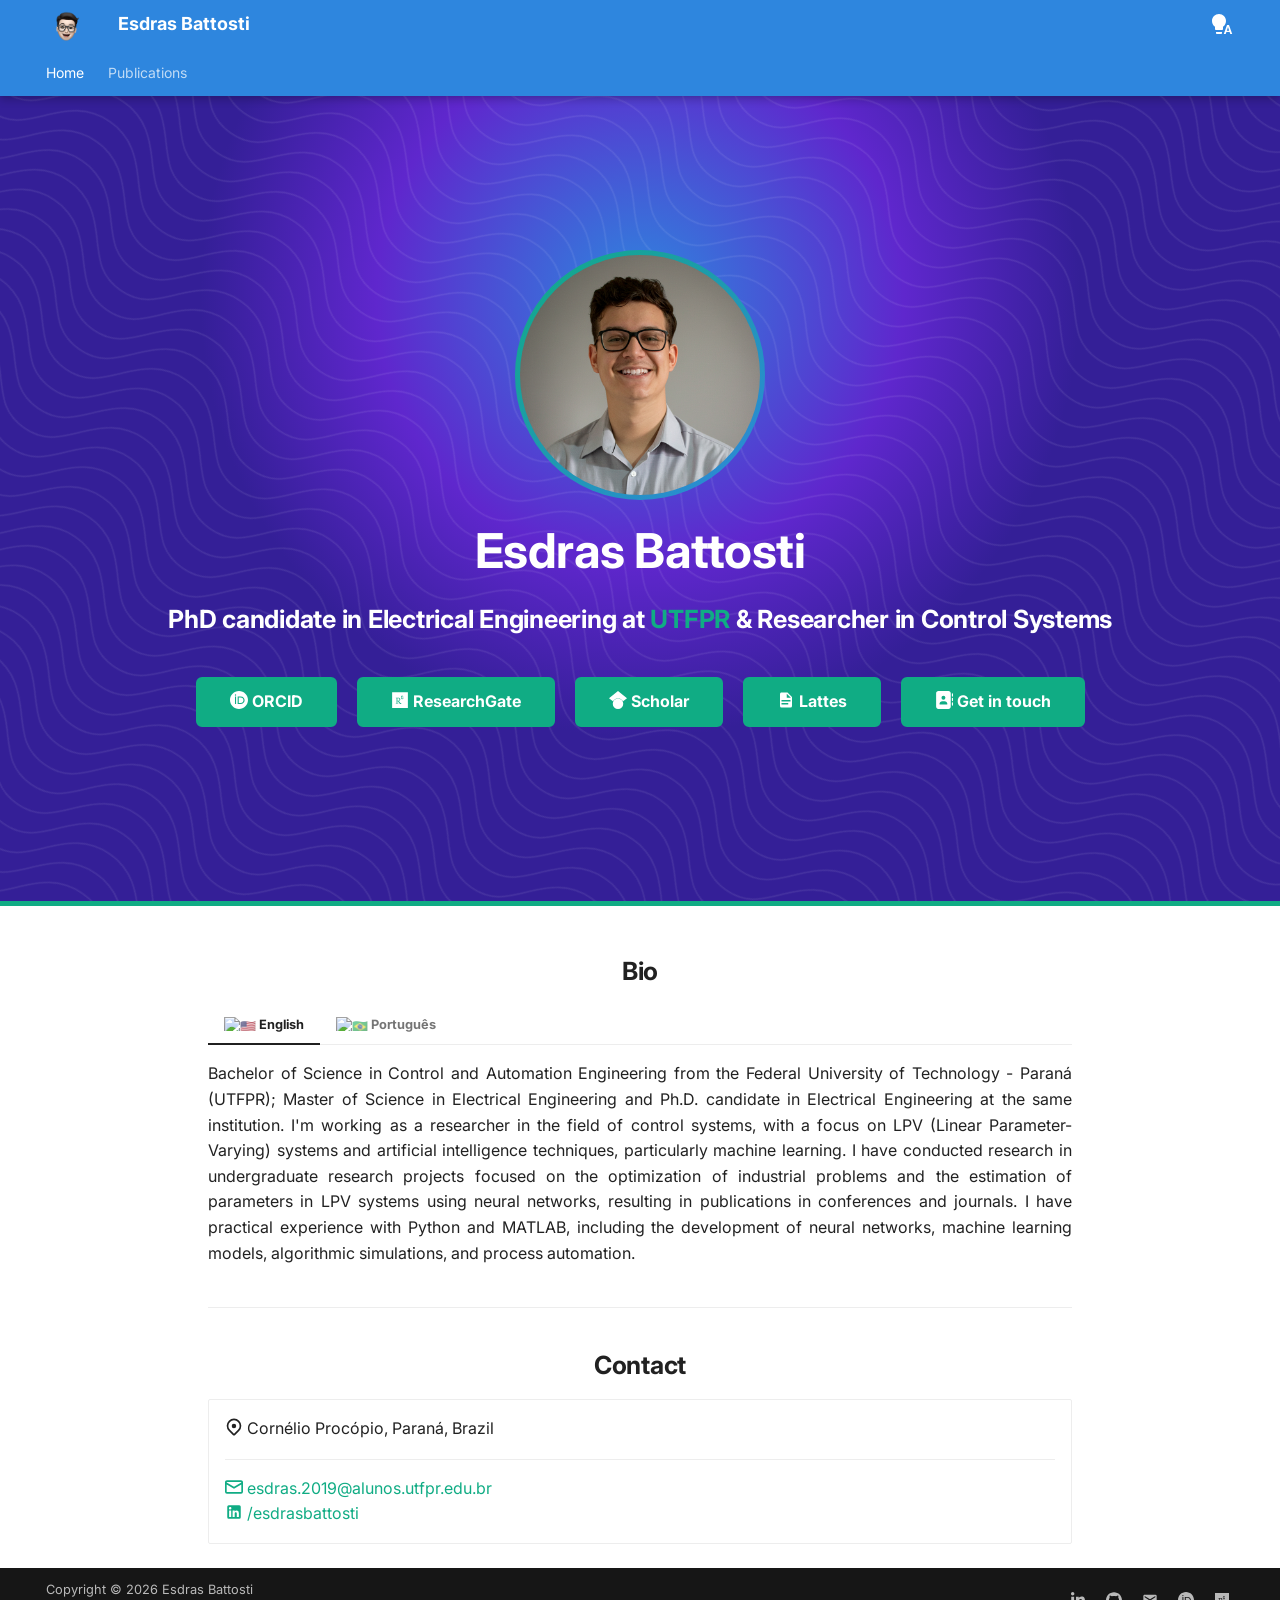
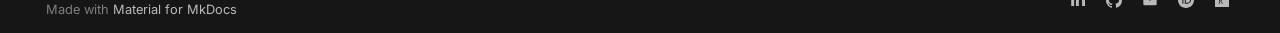
==== index.html @ 5c672ace "Deployed e067bb8 with MkDocs version: 1.6.1" ====
<!doctype html>
<html lang="en" class="no-js">
  <head>
    
      <meta charset="utf-8">
      <meta name="viewport" content="width=device-width,initial-scale=1">
      
        <meta name="description" content="PhD candidate in Electrical Engineering at UTFPR & Researcher in Control Systems">
      
      
        <meta name="author" content="Esdras Battosti">
      
      
      
      
        <link rel="next" href="publications/">
      
      
        
      
      
      <link rel="icon" href="assets/icon.png">
      <meta name="generator" content="mkdocs-1.6.1, mkdocs-material-9.7.6">
    
    
      
        <title>Esdras Battosti</title>
      
    
    
  
      <link rel="stylesheet" href="assets/stylesheets/main.484c7ddc.min.css">
      
        
        <link rel="stylesheet" href="assets/stylesheets/palette.ab4e12ef.min.css">
      
      


    
  
    <style>
      .md-content__inner {
        padding-top: 0;
      }
      
      .md-main__inner {
        margin-top: 0 !important;
      }
    </style>
  

    
      
    
    
      
        
        
        <link rel="preconnect" href="https://fonts.gstatic.com" crossorigin>
        <link rel="stylesheet" href="https://fonts.googleapis.com/css?family=Inter:300,300i,400,400i,700,700i%7CJetBrains+Mono:400,400i,700,700i&display=fallback">
        <style>:root{--md-text-font:"Inter";--md-code-font:"JetBrains Mono"}</style>
      
    
    
      <link rel="stylesheet" href="css/extra.css">
    
    <script>__md_scope=new URL(".",location),__md_hash=e=>[...e].reduce(((e,_)=>(e<<5)-e+_.charCodeAt(0)),0),__md_get=(e,_=localStorage,t=__md_scope)=>JSON.parse(_.getItem(t.pathname+"."+e)),__md_set=(e,_,t=localStorage,a=__md_scope)=>{try{t.setItem(a.pathname+"."+e,JSON.stringify(_))}catch(e){}}</script>
    
      

    
    
  </head>
  
  
    
    
      
    
    
    
    
    <body dir="ltr" data-md-color-scheme="default" data-md-color-primary="indigo" data-md-color-accent="indigo">
  
    
    <input class="md-toggle" data-md-toggle="drawer" type="checkbox" id="__drawer" autocomplete="off">
    <input class="md-toggle" data-md-toggle="search" type="checkbox" id="__search" autocomplete="off">
    <label class="md-overlay" for="__drawer"></label>
    <div data-md-component="skip">
      
    </div>
    <div data-md-component="announce">
      
    </div>
    
    
      

  

<header class="md-header md-header--shadow md-header--lifted" data-md-component="header">
  <nav class="md-header__inner md-grid" aria-label="Header">
    <a href="." title="Esdras Battosti" class="md-header__button md-logo" aria-label="Esdras Battosti" data-md-component="logo">
      
  <img src="assets/icon.png" alt="logo">

    </a>
    <label class="md-header__button md-icon" for="__drawer">
      
      <svg xmlns="http://www.w3.org/2000/svg" viewBox="0 0 24 24"><path d="M3 6h18v2H3zm0 5h18v2H3zm0 5h18v2H3z"/></svg>
    </label>
    <div class="md-header__title" data-md-component="header-title">
      <div class="md-header__ellipsis">
        <div class="md-header__topic">
          <span class="md-ellipsis">
            Esdras Battosti
          </span>
        </div>
        <div class="md-header__topic" data-md-component="header-topic">
          <span class="md-ellipsis">
            
              Home
            
          </span>
        </div>
      </div>
    </div>
    
      
        <form class="md-header__option" data-md-component="palette">
  
    
    
    
    <input class="md-option" data-md-color-media="(prefers-color-scheme)" data-md-color-scheme="default" data-md-color-primary="indigo" data-md-color-accent="indigo"  aria-label="Switch to dark mode"  type="radio" name="__palette" id="__palette_0">
    
      <label class="md-header__button md-icon" title="Switch to dark mode" for="__palette_1" hidden>
        <svg xmlns="http://www.w3.org/2000/svg" viewBox="0 0 24 24"><path d="M9 2C5.13 2 2 5.13 2 9c0 2.38 1.19 4.47 3 5.74V17c0 .55.45 1 1 1h6c.55 0 1-.45 1-1v-2.26c1.81-1.27 3-3.36 3-5.74 0-3.87-3.13-7-7-7M6 21c0 .55.45 1 1 1h4c.55 0 1-.45 1-1v-1H6zm13-8h-2l-3.2 9h1.9l.7-2h3.2l.7 2h1.9zm-2.15 5.65L18 15l1.15 3.65z"/></svg>
      </label>
    
  
    
    
    
    <input class="md-option" data-md-color-media="(prefers-color-scheme: dark)" data-md-color-scheme="slate" data-md-color-primary="custom" data-md-color-accent="custom"  aria-label="Switch to light mode"  type="radio" name="__palette" id="__palette_1">
    
      <label class="md-header__button md-icon" title="Switch to light mode" for="__palette_2" hidden>
        <svg xmlns="http://www.w3.org/2000/svg" viewBox="0 0 24 24"><path d="M12 2a7 7 0 0 1 7 7c0 2.38-1.19 4.47-3 5.74V17a1 1 0 0 1-1 1H9a1 1 0 0 1-1-1v-2.26C6.19 13.47 5 11.38 5 9a7 7 0 0 1 7-7M9 21v-1h6v1a1 1 0 0 1-1 1h-4a1 1 0 0 1-1-1m3-17a5 5 0 0 0-5 5c0 2.05 1.23 3.81 3 4.58V16h4v-2.42c1.77-.77 3-2.53 3-4.58a5 5 0 0 0-5-5"/></svg>
      </label>
    
  
    
    
    
    <input class="md-option" data-md-color-media="(prefers-color-scheme: light)" data-md-color-scheme="default" data-md-color-primary="custom" data-md-color-accent="custom"  aria-label="Switch to system preference"  type="radio" name="__palette" id="__palette_2">
    
      <label class="md-header__button md-icon" title="Switch to system preference" for="__palette_0" hidden>
        <svg xmlns="http://www.w3.org/2000/svg" viewBox="0 0 24 24"><path d="M12 6a6 6 0 0 1 6 6c0 2.22-1.21 4.16-3 5.2V19a1 1 0 0 1-1 1h-4a1 1 0 0 1-1-1v-1.8c-1.79-1.04-3-2.98-3-5.2a6 6 0 0 1 6-6m2 15v1a1 1 0 0 1-1 1h-2a1 1 0 0 1-1-1v-1zm6-10h3v2h-3zM1 11h3v2H1zM13 1v3h-2V1zM4.92 3.5l2.13 2.14-1.42 1.41L3.5 4.93zm12.03 2.13 2.12-2.13 1.43 1.43-2.13 2.12z"/></svg>
      </label>
    
  
</form>
      
    
    
      <script>var palette=__md_get("__palette");if(palette&&palette.color){if("(prefers-color-scheme)"===palette.color.media){var media=matchMedia("(prefers-color-scheme: light)"),input=document.querySelector(media.matches?"[data-md-color-media='(prefers-color-scheme: light)']":"[data-md-color-media='(prefers-color-scheme: dark)']");palette.color.media=input.getAttribute("data-md-color-media"),palette.color.scheme=input.getAttribute("data-md-color-scheme"),palette.color.primary=input.getAttribute("data-md-color-primary"),palette.color.accent=input.getAttribute("data-md-color-accent")}for(var[key,value]of Object.entries(palette.color))document.body.setAttribute("data-md-color-"+key,value)}</script>
    
    
    
      
      
    
    
  </nav>
  
    
      
<nav class="md-tabs" aria-label="Tabs" data-md-component="tabs">
  <div class="md-grid">
    <ul class="md-tabs__list">
      
        
  
  
  
    
  
  
    <li class="md-tabs__item md-tabs__item--active">
      <a href="." class="md-tabs__link">
        
  
  
    
  
  Home

      </a>
    </li>
  

      
        
  
  
  
  
    <li class="md-tabs__item">
      <a href="publications/" class="md-tabs__link">
        
  
  
    
  
  Publications

      </a>
    </li>
  

      
    </ul>
  </div>
</nav>
    
  
</header>
    
    <div class="md-container" data-md-component="container">
      
      
        
      
      <main class="md-main" data-md-component="main">
        <div class="md-main__inner md-grid">
          
            
              
                
              
              <div class="md-sidebar md-sidebar--primary" data-md-component="sidebar" data-md-type="navigation" hidden>
                <div class="md-sidebar__scrollwrap">
                  <div class="md-sidebar__inner">
                    


  


  

<nav class="md-nav md-nav--primary md-nav--lifted md-nav--integrated" aria-label="Navigation" data-md-level="0">
  <label class="md-nav__title" for="__drawer">
    <a href="." title="Esdras Battosti" class="md-nav__button md-logo" aria-label="Esdras Battosti" data-md-component="logo">
      
  <img src="assets/icon.png" alt="logo">

    </a>
    Esdras Battosti
  </label>
  
  <ul class="md-nav__list" data-md-scrollfix>
    
      
      
  
  
    
  
  
  
    <li class="md-nav__item md-nav__item--active">
      
      <input class="md-nav__toggle md-toggle" type="checkbox" id="__toc">
      
      
      
      <a href="." class="md-nav__link md-nav__link--active">
        
  
  
  <span class="md-ellipsis">
    
  
    Home
  

    
  </span>
  
  

      </a>
      
    </li>
  

    
      
      
  
  
  
  
    <li class="md-nav__item">
      <a href="publications/" class="md-nav__link">
        
  
  
  <span class="md-ellipsis">
    
  
    Publications
  

    
  </span>
  
  

      </a>
    </li>
  

    
  </ul>
</nav>
                  </div>
                </div>
              </div>
            
            
          
          
            <div class="md-content" data-md-component="content">
              
              <article class="md-content__inner md-typeset">
                
                  
  




<div id="main-content">
  <img class="photo" alt="Photography of Esdras Battosti" src="assets/photo.jpg">

  <h1 id="name" align="center"><strong>Esdras Battosti</strong></h1>

  <h2 align="center">
    <strong>
    PhD candidate in Electrical Engineering at <a href="https://utfpr.edu.br">UTFPR</a>
    & Researcher in Control Systems
    </strong>
  </h2>

  <div id="home-button">
    <a class="md-button md-button--primary" href="https://orcid.org/0000-0002-9288-6376">
      <span class="twemoji">
        <svg xmlns="http://www.w3.org/2000/svg" viewBox="0 0 24 24">
          <path
            d="M12 0C5.372 0 0 5.372 0 12s5.372 12 12 12 12-5.372 12-12S18.628 0 12 0M7.369 4.378c.525 0 .947.431.947.947s-.422.947-.947.947a.95.95 0 0 1-.947-.947c0-.525.422-.947.947-.947m-.722 3.038h1.444v10.041H6.647zm3.562 0h3.9c3.712 0 5.344 2.653 5.344 5.025 0 2.578-2.016 5.025-5.325 5.025h-3.919zm1.444 1.303v7.444h2.297c3.272 0 4.022-2.484 4.022-3.722 0-2.016-1.284-3.722-4.097-3.722z">
          </path>
        </svg>
      </span>
      ORCID
    </a>
    <a class="md-button md-button--primary" href="https://www.researchgate.net/profile/Esdras-Battosti-Da-Silva">
      <span class="twemoji">
        <svg xmlns="http://www.w3.org/2000/svg" viewBox="0 0 448 512">
          <!--!Font Awesome Free v7.2.0 by @fontawesome - https://fontawesome.com License - https://fontawesome.com/license/free Copyright 2026 Fonticons, Inc.-->
          <path d="M0 32l0 448 448 0 0-448-448 0zM262.2 366.4c-6.6 3-33.2 6-50-14.2-9.2-10.6-25.3-33.3-42.2-63.6-8.9 0-14.7 0-21.4-.6l0 46.4c0 23.5 6 21.2 25.8 23.9l0 8.1c-6.9-.3-23.1-.8-35.6-.8-13.1 0-26.1 .6-33.6 .8l0-8.1c15.5-2.9 22-1.3 22-23.9l0-109.4c0-22.6-6.4-21-22-23.9l0-8.1c25.8 1 53.1-.6 70.9-.6 31.7 0 55.9 14.4 55.9 45.6 0 21.1-16.7 42.2-39.2 47.5 13.6 24.2 30 45.6 42.2 58.9 7.2 7.8 17.2 14.7 27.2 14.7l0 7.3zm22.9-135c-23.3 0-32.2-15.7-32.2-32.2l0-32.2c0-12.2 8.8-30.4 34-30.4s30.4 17.9 30.4 17.9l-10.7 7.2s-5.5-12.5-19.7-12.5c-7.9 0-19.7 7.3-19.7 19.7l0 26.8c0 13.4 6.6 23.3 17.9 23.3 14.1 0 21.5-10.9 21.5-26.8l-17.9 0 0-10.7 30.4 0c0 20.5 4.7 49.9-34 49.9zM168.6 276.1c-9.4 0-13.6-.3-20-.8l0-69.7c6.4-.6 15-.6 22.5-.6 23.3 0 37.2 12.2 37.2 34.5 0 21.9-15 36.6-39.7 36.6z"/>
        </svg>
      </span>
      ResearchGate
    </a>
    <a class="md-button md-button--primary" href="https://scholar.google.com/citations?user=V2izweEAAAAJ&hl=en">
      <span class="twemoji">
        <svg role="img" viewBox="0 0 24 24" xmlns="http://www.w3.org/2000/svg"><title>Google Scholar</title><path d="M5.242 13.769L0 9.5 12 0l12 9.5-5.242 4.269C17.548 11.249 14.978 9.5 12 9.5c-2.977 0-5.548 1.748-6.758 4.269zM12 10a7 7 0 1 0 0 14 7 7 0 0 0 0-14z"/>
        </svg>
      </span>
      Scholar
    </a>
    <a class="md-button md-button--primary" href="https://lattes.cnpq.br/5361064829624642">
      <span class="twemoji">
        <svg xmlns="http://www.w3.org/2000/svg" viewBox="0 0 24 24">
          <path
            d="M13 9h5.5L13 3.5zM6 2h8l6 6v12a2 2 0 0 1-2 2H6a2 2 0 0 1-2-2V4c0-1.11.89-2 2-2m9 16v-2H6v2zm3-4v-2H6v2z">
          </path>
        </svg>
      </span>
      Lattes
    </a>
    <a class="md-button md-button--primary" href="#contact">
      <span class="twemoji">
        <svg xmlns="http://www.w3.org/2000/svg" viewBox="0 0 512 512">
          <!--! Font Awesome Free 7.0.0 by @fontawesome - https://fontawesome.com License - https://fontawesome.com/license/free (Icons: CC BY 4.0, Fonts: SIL OFL 1.1, Code: MIT License) Copyright 2025 Fonticons, Inc.-->
          <path
            d="M96 0C60.7 0 32 28.7 32 64v384c0 35.3 28.7 64 64 64h288c35.3 0 64-28.7 64-64V64c0-35.3-28.7-64-64-64zm112 288h64c44.2 0 80 35.8 80 80 0 8.8-7.2 16-16 16H144c-8.8 0-16-7.2-16-16 0-44.2 35.8-80 80-80m-24-96a56 56 0 1 1 112 0 56 56 0 1 1-112 0M512 80c0-8.8-7.2-16-16-16s-16 7.2-16 16v64c0 8.8 7.2 16 16 16s16-7.2 16-16zm0 128c0-8.8-7.2-16-16-16s-16 7.2-16 16v64c0 8.8 7.2 16 16 16s16-7.2 16-16zm-16 112c-8.8 0-16 7.2-16 16v64c0 8.8 7.2 16 16 16s16-7.2 16-16v-64c0-8.8-7.2-16-16-16">
          </path>
        </svg>
      </span>
      Get in touch
    </a>
  </div>
</div>

<h2 align="center"><strong>Bio</strong></h2>

<div class="tabbed-set tabbed-alternate" data-tabs="1:2"><input checked="checked" id="__tabbed_1_1" name="__tabbed_1" type="radio" /><input id="__tabbed_1_2" name="__tabbed_1" type="radio" /><div class="tabbed-labels"><label for="__tabbed_1_1"><img alt="🇺🇸" class="twemoji" src="https://cdn.jsdelivr.net/gh/jdecked/twemoji@16.0.1/assets/svg/1f1fa-1f1f8.svg" title=":flag_us:" /> English</label><label for="__tabbed_1_2"><img alt="🇧🇷" class="twemoji" src="https://cdn.jsdelivr.net/gh/jdecked/twemoji@16.0.1/assets/svg/1f1e7-1f1f7.svg" title=":flag_br:" /> Português</label></div>
<div class="tabbed-content">
<div class="tabbed-block">
<p>Bachelor of Science in Control and Automation Engineering from the Federal University of Technology - Paraná (UTFPR); Master of Science in Electrical Engineering and Ph.D. candidate in Electrical Engineering at the same institution. I'm working as a researcher in the field of control systems, with a focus on LPV (Linear Parameter-Varying) systems and artificial intelligence techniques, particularly machine learning. I have conducted research in undergraduate research projects focused on the optimization of industrial problems and the estimation of parameters in LPV systems using neural networks, resulting in publications in conferences and journals. I have practical experience with Python and MATLAB, including the development of neural networks, machine learning models, algorithmic simulations, and process automation.</p>
</div>
<div class="tabbed-block">
<p>Bacharel em Engenharia de Controle e Automação pela Universidade Tecnológica Federal do Paraná (UTFPR) - câmpus Cornélio Procópio, mestre em Engenharia Elétrica e doutorando em Engenharia Elétrica pela mesma instituição. Atua como pesquisador nas áreas de sistemas de controle, com foco em sistemas LPV (<em>Linear Parameter-Varying</em>) e em técnicas de inteligência artificial, especialmente aprendizado de máquina. Desenvolvi pesquisas em iniciações científicas voltadas à otimização de problemas industriais e à estimação de parâmetros em sistemas LPV com redes neurais, resultando em publicações em conferências e em journal. Possuo experiência prática com Python e MATLAB, incluindo desenvolvimento de redes neurais, modelos de aprendizagem de máquina, simulações algorítmicas e automação de processos.</p>
</div>
</div>
</div>
<hr />
<h2 align="center" id="contact"><strong>Contact</strong></h2>

<div class="grid cards">
<ul>
<li>
<p><span class="twemoji"><svg xmlns="http://www.w3.org/2000/svg" viewBox="0 0 16 16"><path d="m12.596 11.596-3.535 3.536a1.5 1.5 0 0 1-2.122 0l-3.535-3.536a6.5 6.5 0 1 1 9.192-9.193 6.5 6.5 0 0 1 0 9.193m-1.06-8.132za5 5 0 1 0-7.072 7.072L8 14.07l3.536-3.534a5 5 0 0 0 0-7.072M8 9a2 2 0 1 1-.001-3.999A2 2 0 0 1 8 9"/></svg></span> Cornélio Procópio, Paraná, Brazil</p>
<hr />
<p><a href="mailto:esdras.2019@alunos.utfpr.edu.br"><span class="twemoji"><svg xmlns="http://www.w3.org/2000/svg" viewBox="0 0 16 16"><path d="M1.75 2h12.5c.966 0 1.75.784 1.75 1.75v8.5A1.75 1.75 0 0 1 14.25 14H1.75A1.75 1.75 0 0 1 0 12.25v-8.5C0 2.784.784 2 1.75 2M1.5 12.251c0 .138.112.25.25.25h12.5a.25.25 0 0 0 .25-.25V5.809L8.38 9.397a.75.75 0 0 1-.76 0L1.5 5.809zm13-8.181v-.32a.25.25 0 0 0-.25-.25H1.75a.25.25 0 0 0-.25.25v.32L8 7.88Z"/></svg></span> esdras.2019@alunos.utfpr.edu.br</a><br>
<a href="https://www.linkedin.com/in/esdrasbattosti/"><span class="twemoji"><svg xmlns="http://www.w3.org/2000/svg" viewBox="0 0 24 24"><path d="M19 3a2 2 0 0 1 2 2v14a2 2 0 0 1-2 2H5a2 2 0 0 1-2-2V5a2 2 0 0 1 2-2zm-.5 15.5v-5.3a3.26 3.26 0 0 0-3.26-3.26c-.85 0-1.84.52-2.32 1.3v-1.11h-2.79v8.37h2.79v-4.93c0-.77.62-1.4 1.39-1.4a1.4 1.4 0 0 1 1.4 1.4v4.93zM6.88 8.56a1.68 1.68 0 0 0 1.68-1.68c0-.93-.75-1.69-1.68-1.69a1.69 1.69 0 0 0-1.69 1.69c0 .93.76 1.68 1.69 1.68m1.39 9.94v-8.37H5.5v8.37z"/></svg></span> /esdrasbattosti</a><br></p>
</li>
</ul>
</div>







  
  




  



                
              </article>
            </div>
          
          
<script>var target=document.getElementById(location.hash.slice(1));target&&target.name&&(target.checked=target.name.startsWith("__tabbed_"))</script>
        </div>
        
          <button type="button" class="md-top md-icon" data-md-component="top" hidden>
  
  <svg xmlns="http://www.w3.org/2000/svg" viewBox="0 0 24 24"><path d="M13 20h-2V8l-5.5 5.5-1.42-1.42L12 4.16l7.92 7.92-1.42 1.42L13 8z"/></svg>
  Back to top
</button>
        
      </main>
      
        <footer class="md-footer">
  
  <div class="md-footer-meta md-typeset">
    <div class="md-footer-meta__inner md-grid">
      <div class="md-copyright">
  
    <div class="md-copyright__highlight">
      Copyright &copy; 2026 Esdras Battosti
    </div>
  
  
    Made with
    <a href="https://squidfunk.github.io/mkdocs-material/" target="_blank" rel="noopener">
      Material for MkDocs
    </a>
  
</div>
      
        
<div class="md-social">
  
    
    
    
    
      
      
    
    <a href="https://linkedin.com/esdrasbattosti" target="_blank" rel="noopener" title="linkedin.com" class="md-social__link">
      <svg xmlns="http://www.w3.org/2000/svg" viewBox="0 0 448 512"><!--! Font Awesome Free 7.1.0 by @fontawesome - https://fontawesome.com License - https://fontawesome.com/license/free (Icons: CC BY 4.0, Fonts: SIL OFL 1.1, Code: MIT License) Copyright 2025 Fonticons, Inc.--><path d="M100.3 448H7.4V148.9h92.9zM53.8 108.1C24.1 108.1 0 83.5 0 53.8c0-14.3 5.7-27.9 15.8-38S39.6 0 53.8 0s27.9 5.7 38 15.8 15.8 23.8 15.8 38c0 29.7-24.1 54.3-53.8 54.3M447.9 448h-92.7V302.4c0-34.7-.7-79.2-48.3-79.2-48.3 0-55.7 37.7-55.7 76.7V448h-92.8V148.9h89.1v40.8h1.3c12.4-23.5 42.7-48.3 87.9-48.3 94 0 111.3 61.9 111.3 142.3V448z"/></svg>
    </a>
  
    
    
    
    
      
      
    
    <a href="https://github.com/ximiraxelo" target="_blank" rel="noopener" title="github.com" class="md-social__link">
      <svg xmlns="http://www.w3.org/2000/svg" viewBox="0 0 24 24"><path d="M12 .297c-6.63 0-12 5.373-12 12 0 5.303 3.438 9.8 8.205 11.385.6.113.82-.258.82-.577 0-.285-.01-1.04-.015-2.04-3.338.724-4.042-1.61-4.042-1.61C4.422 18.07 3.633 17.7 3.633 17.7c-1.087-.744.084-.729.084-.729 1.205.084 1.838 1.236 1.838 1.236 1.07 1.835 2.809 1.305 3.495.998.108-.776.417-1.305.76-1.605-2.665-.3-5.466-1.332-5.466-5.93 0-1.31.465-2.38 1.235-3.22-.135-.303-.54-1.523.105-3.176 0 0 1.005-.322 3.3 1.23.96-.267 1.98-.399 3-.405 1.02.006 2.04.138 3 .405 2.28-1.552 3.285-1.23 3.285-1.23.645 1.653.24 2.873.12 3.176.765.84 1.23 1.91 1.23 3.22 0 4.61-2.805 5.625-5.475 5.92.42.36.81 1.096.81 2.22 0 1.606-.015 2.896-.015 3.286 0 .315.21.69.825.57C20.565 22.092 24 17.592 24 12.297c0-6.627-5.373-12-12-12"/></svg>
    </a>
  
    
    
    
    
    <a href="mailto:esdras.2019@alunos.utfpr.edu.br" target="_blank" rel="noopener" title="" class="md-social__link">
      <svg xmlns="http://www.w3.org/2000/svg" viewBox="0 0 24 24"><path d="m20 8-8 5-8-5V6l8 5 8-5m0-2H4c-1.11 0-2 .89-2 2v12a2 2 0 0 0 2 2h16a2 2 0 0 0 2-2V6a2 2 0 0 0-2-2"/></svg>
    </a>
  
    
    
    
    
      
      
    
    <a href="https://orcid.org/0000-0002-9288-6376" target="_blank" rel="noopener" title="orcid.org" class="md-social__link">
      <svg xmlns="http://www.w3.org/2000/svg" viewBox="0 0 24 24"><path d="M12 0C5.372 0 0 5.372 0 12s5.372 12 12 12 12-5.372 12-12S18.628 0 12 0M7.369 4.378c.525 0 .947.431.947.947s-.422.947-.947.947a.95.95 0 0 1-.947-.947c0-.525.422-.947.947-.947m-.722 3.038h1.444v10.041H6.647zm3.562 0h3.9c3.712 0 5.344 2.653 5.344 5.025 0 2.578-2.016 5.025-5.325 5.025h-3.919zm1.444 1.303v7.444h2.297c3.272 0 4.022-2.484 4.022-3.722 0-2.016-1.284-3.722-4.097-3.722z"/></svg>
    </a>
  
    
    
    
    
      
      
    
    <a href="https://www.researchgate.net/profile/Esdras-Battosti-Da-Silva" target="_blank" rel="noopener" title="www.researchgate.net" class="md-social__link">
      <svg xmlns="http://www.w3.org/2000/svg" viewBox="0 0 448 512"><!--! Font Awesome Free 7.1.0 by @fontawesome - https://fontawesome.com License - https://fontawesome.com/license/free (Icons: CC BY 4.0, Fonts: SIL OFL 1.1, Code: MIT License) Copyright 2025 Fonticons, Inc.--><path d="M0 32v448h448V32zm262.2 334.4c-6.6 3-33.2 6-50-14.2-9.2-10.6-25.3-33.3-42.2-63.6-8.9 0-14.7 0-21.4-.6v46.4c0 23.5 6 21.2 25.8 23.9v8.1c-6.9-.3-23.1-.8-35.6-.8-13.1 0-26.1.6-33.6.8v-8.1c15.5-2.9 22-1.3 22-23.9V225c0-22.6-6.4-21-22-23.9V193c25.8 1 53.1-.6 70.9-.6 31.7 0 55.9 14.4 55.9 45.6 0 21.1-16.7 42.2-39.2 47.5 13.6 24.2 30 45.6 42.2 58.9 7.2 7.8 17.2 14.7 27.2 14.7zm22.9-135c-23.3 0-32.2-15.7-32.2-32.2V167c0-12.2 8.8-30.4 34-30.4s30.4 17.9 30.4 17.9l-10.7 7.2s-5.5-12.5-19.7-12.5c-7.9 0-19.7 7.3-19.7 19.7v26.8c0 13.4 6.6 23.3 17.9 23.3 14.1 0 21.5-10.9 21.5-26.8h-17.9v-10.7h30.4c0 20.5 4.7 49.9-34 49.9m-116.5 44.7c-9.4 0-13.6-.3-20-.8v-69.7c6.4-.6 15-.6 22.5-.6 23.3 0 37.2 12.2 37.2 34.5 0 21.9-15 36.6-39.7 36.6"/></svg>
    </a>
  
</div>
      
    </div>
  </div>
</footer>
      
    </div>
    <div class="md-dialog" data-md-component="dialog">
      <div class="md-dialog__inner md-typeset"></div>
    </div>
    
    
    
      
      
      <script id="__config" type="application/json">{"annotate": null, "base": ".", "features": ["navigation.tracking", "navigation.sections", "navigation.tabs", "navigation.tabs.sticky", "navigation.top", "toc.follow", "toc.integrate", "content.tooltips"], "search": "assets/javascripts/workers/search.2c215733.min.js", "tags": null, "translations": {"clipboard.copied": "Copied to clipboard", "clipboard.copy": "Copy to clipboard", "search.result.more.one": "1 more on this page", "search.result.more.other": "# more on this page", "search.result.none": "No matching documents", "search.result.one": "1 matching document", "search.result.other": "# matching documents", "search.result.placeholder": "Type to start searching", "search.result.term.missing": "Missing", "select.version": "Select version"}, "version": null}</script>
    
    
      <script src="assets/javascripts/bundle.79ae519e.min.js"></script>
      
    
  </body>
</html>
---- assets/stylesheets/main.484c7ddc.min.css ----
@charset "UTF-8";html{-webkit-text-size-adjust:none;-moz-text-size-adjust:none;text-size-adjust:none;box-sizing:border-box}*,:after,:before{box-sizing:inherit}@media (prefers-reduced-motion){*,:after,:before{transition:none!important}}body{margin:0}a,button,input,label{-webkit-tap-highlight-color:transparent}a{color:inherit;text-decoration:none}hr{border:0;box-sizing:initial;display:block;height:.05rem;overflow:visible;padding:0}small{font-size:80%}sub,sup{line-height:1em}img{border-style:none}table{border-collapse:initial;border-spacing:0}td,th{font-weight:400;vertical-align:top}button{background:#0000;border:0;font-family:inherit;font-size:inherit;margin:0;padding:0}input{border:0;outline:none}:root{--md-primary-fg-color:#4051b5;--md-primary-fg-color--light:#5d6cc0;--md-primary-fg-color--dark:#303fa1;--md-primary-bg-color:#fff;--md-primary-bg-color--light:#ffffffb3;--md-accent-fg-color:#526cfe;--md-accent-fg-color--transparent:#526cfe1a;--md-accent-bg-color:#fff;--md-accent-bg-color--light:#ffffffb3}[data-md-color-scheme=default]{color-scheme:light}[data-md-color-scheme=default] img[src$="#gh-dark-mode-only"],[data-md-color-scheme=default] img[src$="#only-dark"]{display:none}:root,[data-md-color-scheme=default]{--md-hue:225deg;--md-default-fg-color:#000000de;--md-default-fg-color--light:#0000008a;--md-default-fg-color--lighter:#00000052;--md-default-fg-color--lightest:#00000012;--md-default-bg-color:#fff;--md-default-bg-color--light:#ffffffb3;--md-default-bg-color--lighter:#ffffff4d;--md-default-bg-color--lightest:#ffffff1f;--md-code-fg-color:#36464e;--md-code-bg-color:#f5f5f5;--md-code-bg-color--light:#f5f5f5b3;--md-code-bg-color--lighter:#f5f5f54d;--md-code-hl-color:#4287ff;--md-code-hl-color--light:#4287ff1a;--md-code-hl-number-color:#d52a2a;--md-code-hl-special-color:#db1457;--md-code-hl-function-color:#a846b9;--md-code-hl-constant-color:#6e59d9;--md-code-hl-keyword-color:#3f6ec6;--md-code-hl-string-color:#1c7d4d;--md-code-hl-name-color:var(--md-code-fg-color);--md-code-hl-operator-color:var(--md-default-fg-color--light);--md-code-hl-punctuation-color:var(--md-default-fg-color--light);--md-code-hl-comment-color:var(--md-default-fg-color--light);--md-code-hl-generic-color:var(--md-default-fg-color--light);--md-code-hl-variable-color:var(--md-default-fg-color--light);--md-typeset-color:var(--md-default-fg-color);--md-typeset-a-color:var(--md-primary-fg-color);--md-typeset-del-color:#f5503d26;--md-typeset-ins-color:#0bd57026;--md-typeset-kbd-color:#fafafa;--md-typeset-kbd-accent-color:#fff;--md-typeset-kbd-border-color:#b8b8b8;--md-typeset-mark-color:#ffff0080;--md-typeset-table-color:#0000001f;--md-typeset-table-color--light:rgba(0,0,0,.035);--md-admonition-fg-color:var(--md-default-fg-color);--md-admonition-bg-color:var(--md-default-bg-color);--md-warning-fg-color:#000000de;--md-warning-bg-color:#ff9;--md-footer-fg-color:#fff;--md-footer-fg-color--light:#ffffffb3;--md-footer-fg-color--lighter:#ffffff73;--md-footer-bg-color:#000000de;--md-footer-bg-color--dark:#00000052;--md-shadow-z1:0 0.2rem 0.5rem #0000000d,0 0 0.05rem #0000001a;--md-shadow-z2:0 0.2rem 0.5rem #0000001a,0 0 0.05rem #00000040;--md-shadow-z3:0 0.2rem 0.5rem #0003,0 0 0.05rem #00000059}.md-icon svg{fill:currentcolor;display:block;height:1.2rem;width:1.2rem}body{-webkit-font-smoothing:antialiased;-moz-osx-font-smoothing:grayscale;--md-text-font-family:var(--md-text-font,_),-apple-system,BlinkMacSystemFont,Helvetica,Arial,sans-serif;--md-code-font-family:var(--md-code-font,_),SFMono-Regular,Consolas,Menlo,monospace}aside,body,input{font-feature-settings:"kern","liga";color:var(--md-typeset-color);font-family:var(--md-text-font-family)}code,kbd,pre{font-feature-settings:"kern";font-family:var(--md-code-font-family)}:root{--md-typeset-table-sort-icon:url('data:image/svg+xml;charset=utf-8,<svg xmlns="http://www.w3.org/2000/svg" viewBox="0 0 24 24"><path d="m18 21-4-4h3V7h-3l4-4 4 4h-3v10h3M2 19v-2h10v2M2 13v-2h7v2M2 7V5h4v2z"/></svg>');--md-typeset-table-sort-icon--asc:url('data:image/svg+xml;charset=utf-8,<svg xmlns="http://www.w3.org/2000/svg" viewBox="0 0 24 24"><path d="M19 17h3l-4 4-4-4h3V3h2M2 17h10v2H2M6 5v2H2V5m0 6h7v2H2z"/></svg>');--md-typeset-table-sort-icon--desc:url('data:image/svg+xml;charset=utf-8,<svg xmlns="http://www.w3.org/2000/svg" viewBox="0 0 24 24"><path d="M19 7h3l-4-4-4 4h3v14h2M2 17h10v2H2M6 5v2H2V5m0 6h7v2H2z"/></svg>')}.md-typeset{-webkit-print-color-adjust:exact;color-adjust:exact;font-size:.8rem;line-height:1.6;overflow-wrap:break-word}@media print{.md-typeset{font-size:.68rem}}.md-typeset blockquote,.md-typeset dl,.md-typeset figure,.md-typeset ol,.md-typeset pre,.md-typeset ul{margin-bottom:1em;margin-top:1em}.md-typeset h1{color:var(--md-default-fg-color--light);font-size:2em;line-height:1.3;margin:0 0 1.25em}.md-typeset h1,.md-typeset h2{font-weight:300;letter-spacing:-.01em}.md-typeset h2{font-size:1.5625em;line-height:1.4;margin:1.6em 0 .64em}.md-typeset h3{font-size:1.25em;font-weight:400;letter-spacing:-.01em;line-height:1.5;margin:1.6em 0 .8em}.md-typeset h2+h3{margin-top:.8em}.md-typeset h4{font-weight:700;letter-spacing:-.01em;margin:1em 0}.md-typeset h5,.md-typeset h6{color:var(--md-default-fg-color--light);font-size:.8em;font-weight:700;letter-spacing:-.01em;margin:1.25em 0}.md-typeset h5{text-transform:uppercase}.md-typeset h5 code{text-transform:none}.md-typeset hr{border-bottom:.05rem solid var(--md-default-fg-color--lightest);display:flow-root;margin:1.5em 0}.md-typeset a{color:var(--md-typeset-a-color);word-break:break-word}.md-typeset a,.md-typeset a:before{transition:color 125ms}.md-typeset a:focus,.md-typeset a:hover{color:var(--md-accent-fg-color)}.md-typeset a:focus code,.md-typeset a:hover code{background-color:var(--md-accent-fg-color--transparent);color:var(--md-accent-fg-color)}.md-typeset a code{color:var(--md-typeset-a-color)}.md-typeset a.focus-visible{outline-color:var(--md-accent-fg-color);outline-offset:.2rem}.md-typeset code,.md-typeset kbd,.md-typeset pre{color:var(--md-code-fg-color);direction:ltr;font-variant-ligatures:none;transition:background-color 125ms}@media print{.md-typeset code,.md-typeset kbd,.md-typeset pre{white-space:pre-wrap}}.md-typeset code{background-color:var(--md-code-bg-color);border-radius:.1rem;-webkit-box-decoration-break:clone;box-decoration-break:clone;font-size:.85em;padding:0 .2941176471em;transition:color 125ms,background-color 125ms;word-break:break-word}.md-typeset code:not(.focus-visible){-webkit-tap-highlight-color:transparent;outline:none}.md-typeset pre{display:flow-root;line-height:1.4;position:relative}.md-typeset pre>code{-webkit-box-decoration-break:slice;box-decoration-break:slice;box-shadow:none;display:block;margin:0;outline-color:var(--md-accent-fg-color);overflow:auto;padding:.7720588235em 1.1764705882em;scrollbar-color:var(--md-default-fg-color--lighter) #0000;scrollbar-width:thin;touch-action:auto;word-break:normal}.md-typeset pre>code:hover{scrollbar-color:var(--md-accent-fg-color) #0000}.md-typeset pre>code::-webkit-scrollbar{height:.2rem;width:.2rem}.md-typeset pre>code::-webkit-scrollbar-thumb{background-color:var(--md-default-fg-color--lighter)}.md-typeset pre>code::-webkit-scrollbar-thumb:hover{background-color:var(--md-accent-fg-color)}.md-typeset kbd{background-color:var(--md-typeset-kbd-color);border-radius:.1rem;box-shadow:0 .1rem 0 .05rem var(--md-typeset-kbd-border-color),0 .1rem 0 var(--md-typeset-kbd-border-color),0 -.1rem .2rem var(--md-typeset-kbd-accent-color) inset;color:var(--md-default-fg-color);display:inline-block;font-size:.75em;padding:0 .6666666667em;vertical-align:text-top;word-break:break-word}.md-typeset mark{background-color:var(--md-typeset-mark-color);-webkit-box-decoration-break:clone;box-decoration-break:clone;color:inherit;word-break:break-word}.md-typeset abbr{cursor:help;text-decoration:none}.md-typeset [data-preview],.md-typeset abbr{border-bottom:.05rem dotted var(--md-default-fg-color--light)}.md-typeset small{opacity:.75}[dir=ltr] .md-typeset sub,[dir=ltr] .md-typeset sup{margin-left:.078125em}[dir=rtl] .md-typeset sub,[dir=rtl] .md-typeset sup{margin-right:.078125em}[dir=ltr] .md-typeset blockquote{padding-left:.6rem}[dir=rtl] .md-typeset blockquote{padding-right:.6rem}[dir=ltr] .md-typeset blockquote{border-left:.2rem solid var(--md-default-fg-color--lighter)}[dir=rtl] .md-typeset blockquote{border-right:.2rem solid var(--md-default-fg-color--lighter)}.md-typeset blockquote{color:var(--md-default-fg-color--light);margin-left:0;margin-right:0}.md-typeset ul{list-style-type:disc}.md-typeset ul[type]{list-style-type:revert-layer}[dir=ltr] .md-typeset ol,[dir=ltr] .md-typeset ul{margin-left:.625em}[dir=rtl] .md-typeset ol,[dir=rtl] .md-typeset ul{margin-right:.625em}.md-typeset ol,.md-typeset ul{padding:0}.md-typeset ol:not([hidden]),.md-typeset ul:not([hidden]){display:flow-root}.md-typeset ol ol,.md-typeset ul ol{list-style-type:lower-alpha}.md-typeset ol ol ol,.md-typeset ul ol ol{list-style-type:lower-roman}.md-typeset ol ol ol ol,.md-typeset ul ol ol ol{list-style-type:upper-alpha}.md-typeset ol ol ol ol ol,.md-typeset ul ol ol ol ol{list-style-type:upper-roman}.md-typeset ol[type],.md-typeset ul[type]{list-style-type:revert-layer}[dir=ltr] .md-typeset ol li,[dir=ltr] .md-typeset ul li{margin-left:1.25em}[dir=rtl] .md-typeset ol li,[dir=rtl] .md-typeset ul li{margin-right:1.25em}.md-typeset ol li,.md-typeset ul li{margin-bottom:.5em}.md-typeset ol li blockquote,.md-typeset ol li p,.md-typeset ul li blockquote,.md-typeset ul li p{margin:.5em 0}.md-typeset ol li:last-child,.md-typeset ul li:last-child{margin-bottom:0}[dir=ltr] .md-typeset ol li ol,[dir=ltr] .md-typeset ol li ul,[dir=ltr] .md-typeset ul li ol,[dir=ltr] .md-typeset ul li ul{margin-left:.625em}[dir=rtl] .md-typeset ol li ol,[dir=rtl] .md-typeset ol li ul,[dir=rtl] .md-typeset ul li ol,[dir=rtl] .md-typeset ul li ul{margin-right:.625em}.md-typeset ol li ol,.md-typeset ol li ul,.md-typeset ul li ol,.md-typeset ul li ul{margin-bottom:.5em;margin-top:.5em}[dir=ltr] .md-typeset dd{margin-left:1.875em}[dir=rtl] .md-typeset dd{margin-right:1.875em}.md-typeset dd{margin-bottom:1.5em;margin-top:1em}.md-typeset img,.md-typeset svg,.md-typeset video{height:auto;max-width:100%}.md-typeset img[align=left]{margin:1em 1em 1em 0}.md-typeset img[align=right]{margin:1em 0 1em 1em}.md-typeset img[align]:only-child{margin-top:0}.md-typeset figure{display:flow-root;margin:1em auto;max-width:100%;text-align:center;width:fit-content}.md-typeset figure img{display:block;margin:0 auto}.md-typeset figcaption{font-style:italic;margin:1em auto;max-width:24rem}.md-typeset iframe{max-width:100%}.md-typeset table:not([class]){background-color:var(--md-default-bg-color);border:.05rem solid var(--md-typeset-table-color);border-radius:.1rem;display:inline-block;font-size:.64rem;max-width:100%;overflow:auto;touch-action:auto}@media print{.md-typeset table:not([class]){display:table}}.md-typeset table:not([class])+*{margin-top:1.5em}.md-typeset table:not([class]) td>:first-child,.md-typeset table:not([class]) th>:first-child{margin-top:0}.md-typeset table:not([class]) td>:last-child,.md-typeset table:not([class]) th>:last-child{margin-bottom:0}.md-typeset table:not([class]) td:not([align]),.md-typeset table:not([class]) th:not([align]){text-align:left}[dir=rtl] .md-typeset table:not([class]) td:not([align]),[dir=rtl] .md-typeset table:not([class]) th:not([align]){text-align:right}.md-typeset table:not([class]) th{font-weight:700;min-width:5rem;padding:.9375em 1.25em;vertical-align:top}.md-typeset table:not([class]) td{border-top:.05rem solid var(--md-typeset-table-color);padding:.9375em 1.25em;vertical-align:top}.md-typeset table:not([class]) tbody tr{transition:background-color 125ms}.md-typeset table:not([class]) tbody tr:hover{background-color:var(--md-typeset-table-color--light);box-shadow:0 .05rem 0 var(--md-default-bg-color) inset}.md-typeset table:not([class]) a{word-break:normal}.md-typeset table th[role=columnheader]{cursor:pointer}[dir=ltr] .md-typeset table th[role=columnheader]:after{margin-left:.5em}[dir=rtl] .md-typeset table th[role=columnheader]:after{margin-right:.5em}.md-typeset table th[role=columnheader]:after{content:"";display:inline-block;height:1.2em;-webkit-mask-image:var(--md-typeset-table-sort-icon);mask-image:var(--md-typeset-table-sort-icon);-webkit-mask-repeat:no-repeat;mask-repeat:no-repeat;-webkit-mask-size:contain;mask-size:contain;transition:background-color 125ms;vertical-align:text-bottom;width:1.2em}.md-typeset table th[role=columnheader]:hover:after{background-color:var(--md-default-fg-color--lighter)}.md-typeset table th[role=columnheader][aria-sort=ascending]:after{background-color:var(--md-default-fg-color--light);-webkit-mask-image:var(--md-typeset-table-sort-icon--asc);mask-image:var(--md-typeset-table-sort-icon--asc)}.md-typeset table th[role=columnheader][aria-sort=descending]:after{background-color:var(--md-default-fg-color--light);-webkit-mask-image:var(--md-typeset-table-sort-icon--desc);mask-image:var(--md-typeset-table-sort-icon--desc)}.md-typeset__scrollwrap{margin:1em -.8rem;overflow-x:auto;touch-action:auto}.md-typeset__table{display:inline-block;margin-bottom:.5em;padding:0 .8rem}@media print{.md-typeset__table{display:block}}html .md-typeset__table table{display:table;margin:0;overflow:hidden;width:100%}@media screen and (max-width:44.984375em){.md-content__inner>pre{margin:1em -.8rem}.md-content__inner>pre code{border-radius:0}}.md-typeset .md-author{border-radius:100%;display:block;flex-shrink:0;height:1.6rem;overflow:hidden;position:relative;transition:color 125ms,transform 125ms;width:1.6rem}.md-typeset .md-author img{display:block}.md-typeset .md-author--more{background:var(--md-default-fg-color--lightest);color:var(--md-default-fg-color--lighter);font-size:.6rem;font-weight:700;line-height:1.6rem;text-align:center}.md-typeset .md-author--long{height:2.4rem;width:2.4rem}.md-typeset a.md-author{transform:scale(1)}.md-typeset a.md-author img{border-radius:100%;filter:grayscale(100%) opacity(75%);transition:filter 125ms}.md-typeset a.md-author:focus,.md-typeset a.md-author:hover{transform:scale(1.1);z-index:1}.md-typeset a.md-author:focus img,.md-typeset a.md-author:hover img{filter:grayscale(0)}.md-banner{background-color:var(--md-footer-bg-color);color:var(--md-footer-fg-color);overflow:auto}@media print{.md-banner{display:none}}.md-banner--warning{background-color:var(--md-warning-bg-color);color:var(--md-warning-fg-color)}.md-banner__inner{font-size:.7rem;margin:.6rem auto;padding:0 .8rem}[dir=ltr] .md-banner__button{float:right}[dir=rtl] .md-banner__button{float:left}.md-banner__button{color:inherit;cursor:pointer;transition:opacity .25s}.no-js .md-banner__button{display:none}.md-banner__button:hover{opacity:.7}html{font-size:125%;height:100%;overflow-x:hidden}@media screen and (min-width:100em){html{font-size:137.5%}}@media screen and (min-width:125em){html{font-size:150%}}body{background-color:var(--md-default-bg-color);display:flex;flex-direction:column;font-size:.5rem;min-height:100%;position:relative;width:100%}@media print{body{display:block}}@media screen and (max-width:59.984375em){body[data-md-scrolllock]{position:fixed}}.md-grid{margin-left:auto;margin-right:auto;max-width:61rem}.md-container{display:flex;flex-direction:column;flex-grow:1}@media print{.md-container{display:block}}.md-main{flex-grow:1}.md-main__inner{display:flex;height:100%;margin-top:1.5rem}.md-ellipsis{overflow:hidden;text-overflow:ellipsis}.md-toggle{display:none}.md-option{height:0;opacity:0;position:absolute;width:0}.md-option:checked+label:not([hidden]){display:block}.md-option.focus-visible+label{outline-color:var(--md-accent-fg-color);outline-style:auto}.md-skip{background-color:var(--md-default-fg-color);border-radius:.1rem;color:var(--md-default-bg-color);font-size:.64rem;margin:.5rem;opacity:0;outline-color:var(--md-accent-fg-color);padding:.3rem .5rem;position:fixed;transform:translateY(.4rem);z-index:-1}.md-skip:focus{opacity:1;transform:translateY(0);transition:transform .25s cubic-bezier(.4,0,.2,1),opacity 175ms 75ms;z-index:10}@page{margin:25mm}:root{--md-clipboard-icon:url('data:image/svg+xml;charset=utf-8,<svg xmlns="http://www.w3.org/2000/svg" viewBox="0 0 24 24"><path d="M19 21H8V7h11m0-2H8a2 2 0 0 0-2 2v14a2 2 0 0 0 2 2h11a2 2 0 0 0 2-2V7a2 2 0 0 0-2-2m-3-4H4a2 2 0 0 0-2 2v14h2V3h12z"/></svg>')}.md-clipboard{border-radius:.1rem;color:var(--md-default-fg-color--lightest);cursor:pointer;height:1.5em;outline-color:var(--md-accent-fg-color);outline-offset:.1rem;transition:color .25s;width:1.5em;z-index:1}@media print{.md-clipboard{display:none}}.md-clipboard:not(.focus-visible){-webkit-tap-highlight-color:transparent;outline:none}:hover>.md-clipboard{color:var(--md-default-fg-color--light)}.md-clipboard:focus,.md-clipboard:hover{color:var(--md-accent-fg-color)}.md-clipboard:after{background-color:currentcolor;content:"";display:block;height:1.125em;margin:0 auto;-webkit-mask-image:var(--md-clipboard-icon);mask-image:var(--md-clipboard-icon);-webkit-mask-position:center;mask-position:center;-webkit-mask-repeat:no-repeat;mask-repeat:no-repeat;-webkit-mask-size:contain;mask-size:contain;width:1.125em}.md-clipboard--inline{cursor:pointer}.md-clipboard--inline code{transition:color .25s,background-color .25s}.md-clipboard--inline:focus code,.md-clipboard--inline:hover code{background-color:var(--md-accent-fg-color--transparent);color:var(--md-accent-fg-color)}:root{--md-code-select-icon:url('data:image/svg+xml;charset=utf-8,<svg xmlns="http://www.w3.org/2000/svg" viewBox="0 0 24 24"><path d="M19 19h-4v2h4c1.1 0 2-.9 2-2v-4h-2m0-12h-4v2h4v4h2V5c0-1.1-.9-2-2-2M5 5h4V3H5c-1.1 0-2 .9-2 2v4h2m0 6H3v4c0 1.1.9 2 2 2h4v-2H5zm2-4h2v2H7zm4 0h2v2h-2zm4 0h2v2h-2zM7 7h2v2H7zm4 0h2v2h-2zm4 0h2v2h-2zm-8 8h2v2H7zm4 0h2v2h-2zm4 0h2v2h-2z"/></svg>');--md-code-copy-icon:url('data:image/svg+xml;charset=utf-8,<svg xmlns="http://www.w3.org/2000/svg" viewBox="0 0 24 24"><path d="M19 21H8V7h11m0-2H8a2 2 0 0 0-2 2v14a2 2 0 0 0 2 2h11a2 2 0 0 0 2-2V7a2 2 0 0 0-2-2m-3-4H4a2 2 0 0 0-2 2v14h2V3h12z"/></svg>')}.md-typeset .md-code__content{display:grid}.md-code__nav{background-color:var(--md-code-bg-color--lighter);border-radius:.1rem;display:flex;gap:.2rem;padding:.2rem;position:absolute;right:.25em;top:.25em;transition:background-color .25s;z-index:1}:hover>.md-code__nav{background-color:var(--md-code-bg-color--light)}.md-code__button{color:var(--md-default-fg-color--lightest);cursor:pointer;display:block;height:1.5em;outline-color:var(--md-accent-fg-color);outline-offset:.1rem;transition:color .25s;width:1.5em}:hover>*>.md-code__button{color:var(--md-default-fg-color--light)}.md-code__button.focus-visible,.md-code__button:hover{color:var(--md-accent-fg-color)}.md-code__button--active{color:var(--md-default-fg-color)!important}.md-code__button:after{background-color:currentcolor;content:"";display:block;height:1.125em;margin:0 auto;-webkit-mask-position:center;mask-position:center;-webkit-mask-repeat:no-repeat;mask-repeat:no-repeat;-webkit-mask-size:contain;mask-size:contain;width:1.125em}.md-code__button[data-md-type=select]:after{-webkit-mask-image:var(--md-code-select-icon);mask-image:var(--md-code-select-icon)}.md-code__button[data-md-type=copy]:after{-webkit-mask-image:var(--md-code-copy-icon);mask-image:var(--md-code-copy-icon)}@keyframes consent{0%{opacity:0;transform:translateY(100%)}to{opacity:1;transform:translateY(0)}}@keyframes overlay{0%{opacity:0}to{opacity:1}}.md-consent__overlay{animation:overlay .25s both;-webkit-backdrop-filter:blur(.1rem);backdrop-filter:blur(.1rem);background-color:#0000008a;height:100%;opacity:1;position:fixed;top:0;width:100%;z-index:5}.md-consent__inner{animation:consent .5s cubic-bezier(.1,.7,.1,1) both;background-color:var(--md-default-bg-color);border:0;border-radius:.1rem;bottom:0;box-shadow:0 0 .2rem #0000001a,0 .2rem .4rem #0003;max-height:100%;overflow:auto;padding:0;position:fixed;width:100%;z-index:5}.md-consent__form{padding:.8rem}.md-consent__settings{display:none;margin:1em 0}input:checked+.md-consent__settings{display:block}.md-consent__controls{margin-bottom:.8rem}.md-typeset .md-consent__controls .md-button{display:inline}@media screen and (max-width:44.984375em){.md-typeset .md-consent__controls .md-button{display:block;margin-top:.4rem;text-align:center;width:100%}}.md-consent label{cursor:pointer}.md-content{flex-grow:1;min-width:0}.md-content__inner{margin:0 .8rem 1.2rem;padding-top:.6rem}@media screen and (min-width:76.25em){[dir=ltr] .md-sidebar--primary:not([hidden])~.md-content>.md-content__inner{margin-left:1.2rem}[dir=ltr] .md-sidebar--secondary:not([hidden])~.md-content>.md-content__inner,[dir=rtl] .md-sidebar--primary:not([hidden])~.md-content>.md-content__inner{margin-right:1.2rem}[dir=rtl] .md-sidebar--secondary:not([hidden])~.md-content>.md-content__inner{margin-left:1.2rem}}.md-content__inner:before{content:"";display:block;height:.4rem}.md-content__inner>:last-child{margin-bottom:0}[dir=ltr] .md-content__button{float:right}[dir=rtl] .md-content__button{float:left}[dir=ltr] .md-content__button{margin-left:.4rem}[dir=rtl] .md-content__button{margin-right:.4rem}.md-content__button{margin:.4rem 0;padding:0}@media print{.md-content__button{display:none}}.md-typeset .md-content__button{color:var(--md-default-fg-color--lighter)}.md-content__button svg{display:inline;vertical-align:top}[dir=rtl] .md-content__button svg{transform:scaleX(-1)}[dir=ltr] .md-dialog{right:.8rem}[dir=rtl] .md-dialog{left:.8rem}.md-dialog{background-color:var(--md-default-fg-color);border-radius:.1rem;bottom:.8rem;box-shadow:var(--md-shadow-z3);min-width:11.1rem;opacity:0;padding:.4rem .6rem;pointer-events:none;position:fixed;transform:translateY(100%);transition:transform 0ms .4s,opacity .4s;z-index:4}@media print{.md-dialog{display:none}}.md-dialog--active{opacity:1;pointer-events:auto;transform:translateY(0);transition:transform .4s cubic-bezier(.075,.85,.175,1),opacity .4s}.md-dialog__inner{color:var(--md-default-bg-color);font-size:.7rem}.md-feedback{margin:2em 0 1em;text-align:center}.md-feedback fieldset{border:none;margin:0;padding:0}.md-feedback__title{font-weight:700;margin:1em auto}.md-feedback__inner{position:relative}.md-feedback__list{display:flex;flex-wrap:wrap;place-content:baseline center;position:relative}.md-feedback__list:hover .md-icon:not(:disabled){color:var(--md-default-fg-color--lighter)}:disabled .md-feedback__list{min-height:1.8rem}.md-feedback__icon{color:var(--md-default-fg-color--light);cursor:pointer;flex-shrink:0;margin:0 .1rem;transition:color 125ms}.md-feedback__icon:not(:disabled).md-icon:hover{color:var(--md-accent-fg-color)}.md-feedback__icon:disabled{color:var(--md-default-fg-color--lightest);pointer-events:none}.md-feedback__note{opacity:0;position:relative;transform:translateY(.4rem);transition:transform .4s cubic-bezier(.1,.7,.1,1),opacity .15s}.md-feedback__note>*{margin:0 auto;max-width:16rem}:disabled .md-feedback__note{opacity:1;transform:translateY(0)}@media print{.md-feedback{display:none}}.md-footer{background-color:var(--md-footer-bg-color);color:var(--md-footer-fg-color)}@media print{.md-footer{display:none}}.md-footer__inner{justify-content:space-between;overflow:auto;padding:.2rem}.md-footer__inner:not([hidden]){display:flex}.md-footer__link{align-items:end;display:flex;flex-grow:0.01;margin-bottom:.4rem;margin-top:1rem;max-width:100%;outline-color:var(--md-accent-fg-color);overflow:hidden;transition:opacity .25s}.md-footer__link:focus,.md-footer__link:hover{opacity:.7}[dir=rtl] .md-footer__link svg{transform:scaleX(-1)}@media screen and (max-width:44.984375em){.md-footer__link--prev{flex-shrink:0}.md-footer__link--prev .md-footer__title{display:none}}[dir=ltr] .md-footer__link--next{margin-left:auto}[dir=rtl] .md-footer__link--next{margin-right:auto}.md-footer__link--next{text-align:right}[dir=rtl] .md-footer__link--next{text-align:left}.md-footer__title{flex-grow:1;font-size:.9rem;margin-bottom:.7rem;max-width:calc(100% - 2.4rem);padding:0 1rem;white-space:nowrap}.md-footer__button{margin:.2rem;padding:.4rem}.md-footer__direction{font-size:.64rem;opacity:.7}.md-footer-meta{background-color:var(--md-footer-bg-color--dark)}.md-footer-meta__inner{display:flex;flex-wrap:wrap;justify-content:space-between;padding:.2rem}html .md-footer-meta.md-typeset a{color:var(--md-footer-fg-color--light)}html .md-footer-meta.md-typeset a:focus,html .md-footer-meta.md-typeset a:hover{color:var(--md-footer-fg-color)}.md-copyright{color:var(--md-footer-fg-color--lighter);font-size:.64rem;margin:auto .6rem;padding:.4rem 0;width:100%}@media screen and (min-width:45em){.md-copyright{width:auto}}.md-copyright__highlight{color:var(--md-footer-fg-color--light)}.md-social{display:inline-flex;gap:.2rem;margin:0 .4rem;padding:.2rem 0 .6rem}@media screen and (min-width:45em){.md-social{padding:.6rem 0}}.md-social__link{display:inline-block;height:1.6rem;text-align:center;width:1.6rem}.md-social__link:before{line-height:1.9}.md-social__link svg{fill:currentcolor;max-height:.8rem;vertical-align:-25%}.md-typeset .md-button{border:.1rem solid;border-radius:.1rem;color:var(--md-primary-fg-color);cursor:pointer;display:inline-block;font-weight:700;padding:.625em 2em;transition:color 125ms,background-color 125ms,border-color 125ms}.md-typeset .md-button--primary{background-color:var(--md-primary-fg-color);border-color:var(--md-primary-fg-color);color:var(--md-primary-bg-color)}.md-typeset .md-button:focus,.md-typeset .md-button:hover{background-color:var(--md-accent-fg-color);border-color:var(--md-accent-fg-color);color:var(--md-accent-bg-color)}[dir=ltr] .md-typeset .md-input{border-top-left-radius:.1rem}[dir=ltr] .md-typeset .md-input,[dir=rtl] .md-typeset .md-input{border-top-right-radius:.1rem}[dir=rtl] .md-typeset .md-input{border-top-left-radius:.1rem}.md-typeset .md-input{border-bottom:.1rem solid var(--md-default-fg-color--lighter);box-shadow:var(--md-shadow-z1);font-size:.8rem;height:1.8rem;padding:0 .6rem;transition:border .25s,box-shadow .25s}.md-typeset .md-input:focus,.md-typeset .md-input:hover{border-bottom-color:var(--md-accent-fg-color);box-shadow:var(--md-shadow-z2)}.md-typeset .md-input--stretch{width:100%}.md-header{background-color:var(--md-primary-fg-color);box-shadow:0 0 .2rem #0000,0 .2rem .4rem #0000;color:var(--md-primary-bg-color);display:block;left:0;position:sticky;right:0;top:0;z-index:4}@media print{.md-header{display:none}}.md-header[hidden]{transform:translateY(-100%);transition:transform .25s cubic-bezier(.8,0,.6,1),box-shadow .25s}.md-header--shadow{box-shadow:0 0 .2rem #0000001a,0 .2rem .4rem #0003;transition:transform .25s cubic-bezier(.1,.7,.1,1),box-shadow .25s}.md-header__inner{align-items:center;display:flex;padding:0 .2rem}.md-header__button{color:currentcolor;cursor:pointer;margin:.2rem;outline-color:var(--md-accent-fg-color);padding:.4rem;position:relative;transition:opacity .25s;vertical-align:middle;z-index:1}.md-header__button:hover{opacity:.7}.md-header__button:not([hidden]){display:inline-block}.md-header__button:not(.focus-visible){-webkit-tap-highlight-color:transparent;outline:none}.md-header__button.md-logo{margin:.2rem;padding:.4rem}@media screen and (max-width:76.234375em){.md-header__button.md-logo{display:none}}.md-header__button.md-logo img,.md-header__button.md-logo svg{fill:currentcolor;display:block;height:1.2rem;width:auto}@media screen and (min-width:60em){.md-header__button[for=__search]{display:none}}.no-js .md-header__button[for=__search]{display:none}[dir=rtl] .md-header__button[for=__search] svg{transform:scaleX(-1)}@media screen and (min-width:76.25em){.md-header__button[for=__drawer]{display:none}}.md-header__topic{display:flex;max-width:100%;position:absolute;transition:transform .4s cubic-bezier(.1,.7,.1,1),opacity .15s;white-space:nowrap}.md-header__topic+.md-header__topic{opacity:0;pointer-events:none;transform:translateX(1.25rem);transition:transform .4s cubic-bezier(1,.7,.1,.1),opacity .15s;z-index:-1}[dir=rtl] .md-header__topic+.md-header__topic{transform:translateX(-1.25rem)}.md-header__topic:first-child{font-weight:700}[dir=ltr] .md-header__title{margin-left:1rem;margin-right:.4rem}[dir=rtl] .md-header__title{margin-left:.4rem;margin-right:1rem}.md-header__title{flex-grow:1;font-size:.9rem;height:2.4rem;line-height:2.4rem}.md-header__title--active .md-header__topic{opacity:0;pointer-events:none;transform:translateX(-1.25rem);transition:transform .4s cubic-bezier(1,.7,.1,.1),opacity .15s;z-index:-1}[dir=rtl] .md-header__title--active .md-header__topic{transform:translateX(1.25rem)}.md-header__title--active .md-header__topic+.md-header__topic{opacity:1;pointer-events:auto;transform:translateX(0);transition:transform .4s cubic-bezier(.1,.7,.1,1),opacity .15s;z-index:0}.md-header__title>.md-header__ellipsis{height:100%;position:relative;width:100%}.md-header__option{display:flex;flex-shrink:0;max-width:100%;transition:max-width 0ms .25s,opacity .25s .25s;white-space:nowrap}[data-md-toggle=search]:checked~.md-header .md-header__option{max-width:0;opacity:0;transition:max-width 0ms,opacity 0ms}.md-header__option>input{bottom:0}.md-header__source{display:none}@media screen and (min-width:60em){[dir=ltr] .md-header__source{margin-left:1rem}[dir=rtl] .md-header__source{margin-right:1rem}.md-header__source{display:block;max-width:11.7rem;width:11.7rem}}@media screen and (min-width:76.25em){[dir=ltr] .md-header__source{margin-left:1.4rem}[dir=rtl] .md-header__source{margin-right:1.4rem}}.md-meta{color:var(--md-default-fg-color--light);font-size:.7rem;line-height:1.3}.md-meta__list{display:inline-flex;flex-wrap:wrap;list-style:none;margin:0;padding:0}.md-meta__item:not(:last-child):after{content:"·";margin-left:.2rem;margin-right:.2rem}.md-meta__link{color:var(--md-typeset-a-color)}.md-meta__link:focus,.md-meta__link:hover{color:var(--md-accent-fg-color)}.md-draft{background-color:#ff1744;border-radius:.125em;color:#fff;display:inline-block;font-weight:700;padding-left:.5714285714em;padding-right:.5714285714em}:root{--md-nav-icon--prev:url('data:image/svg+xml;charset=utf-8,<svg xmlns="http://www.w3.org/2000/svg" viewBox="0 0 24 24"><path d="M20 11v2H8l5.5 5.5-1.42 1.42L4.16 12l7.92-7.92L13.5 5.5 8 11z"/></svg>');--md-nav-icon--next:url('data:image/svg+xml;charset=utf-8,<svg xmlns="http://www.w3.org/2000/svg" viewBox="0 0 24 24"><path d="M8.59 16.58 13.17 12 8.59 7.41 10 6l6 6-6 6z"/></svg>');--md-toc-icon:url('data:image/svg+xml;charset=utf-8,<svg xmlns="http://www.w3.org/2000/svg" viewBox="0 0 24 24"><path d="M3 9h14V7H3zm0 4h14v-2H3zm0 4h14v-2H3zm16 0h2v-2h-2zm0-10v2h2V7zm0 6h2v-2h-2z"/></svg>')}.md-nav{font-size:.7rem;line-height:1.3}.md-nav__title{color:var(--md-default-fg-color--light);display:block;font-weight:700;overflow:hidden;padding:0 .6rem;text-overflow:ellipsis}.md-nav__title .md-nav__button{display:none}.md-nav__title .md-nav__button img{height:100%;width:auto}.md-nav__title .md-nav__button.md-logo img,.md-nav__title .md-nav__button.md-logo svg{fill:currentcolor;display:block;height:2.4rem;max-width:100%;object-fit:contain;width:auto}.md-nav__list{list-style:none;margin:0;padding:0}.md-nav__link{align-items:flex-start;display:flex;gap:.4rem;margin-top:.625em;scroll-snap-align:start;transition:color 125ms}.md-nav__link--passed,.md-nav__link--passed code{color:var(--md-default-fg-color--light)}.md-nav__item .md-nav__link--active,.md-nav__item .md-nav__link--active code{color:var(--md-typeset-a-color)}.md-nav__link .md-ellipsis{position:relative}.md-nav__link .md-ellipsis code{word-break:normal}[dir=ltr] .md-nav__link .md-icon:last-child{margin-left:auto}[dir=rtl] .md-nav__link .md-icon:last-child{margin-right:auto}.md-nav__link .md-typeset{font-size:.7rem;line-height:1.3}.md-nav__link svg{fill:currentcolor;flex-shrink:0;height:1.3em;position:relative}.md-nav__link[for]:focus,.md-nav__link[for]:hover,.md-nav__link[href]:focus,.md-nav__link[href]:hover{color:var(--md-accent-fg-color);cursor:pointer}.md-nav__link[for]:focus code,.md-nav__link[for]:hover code,.md-nav__link[href]:focus code,.md-nav__link[href]:hover code{background-color:var(--md-accent-fg-color--transparent);color:var(--md-accent-fg-color)}.md-nav__link.focus-visible{outline-color:var(--md-accent-fg-color);outline-offset:.2rem}.md-nav--primary .md-nav__link[for=__toc]{display:none}.md-nav--primary .md-nav__link[for=__toc] .md-icon:after{background-color:currentcolor;display:block;height:100%;-webkit-mask-image:var(--md-toc-icon);mask-image:var(--md-toc-icon);width:100%}.md-nav--primary .md-nav__link[for=__toc]~.md-nav{display:none}.md-nav__container>.md-nav__link{margin-top:0}.md-nav__container>.md-nav__link:first-child{flex-grow:1;min-width:0}.md-nav__icon{flex-shrink:0}.md-nav__source{display:none}@media screen and (max-width:76.234375em){.md-nav--primary,.md-nav--primary .md-nav{background-color:var(--md-default-bg-color);display:flex;flex-direction:column;height:100%;left:0;position:absolute;right:0;top:0;z-index:1}.md-nav--primary .md-nav__item,.md-nav--primary .md-nav__title{font-size:.8rem;line-height:1.5}.md-nav--primary .md-nav__title{background-color:var(--md-default-fg-color--lightest);color:var(--md-default-fg-color--light);cursor:pointer;height:5.6rem;line-height:2.4rem;padding:3rem .8rem .2rem;position:relative;white-space:nowrap}[dir=ltr] .md-nav--primary .md-nav__title .md-nav__icon{left:.4rem}[dir=rtl] .md-nav--primary .md-nav__title .md-nav__icon{right:.4rem}.md-nav--primary .md-nav__title .md-nav__icon{display:block;height:1.2rem;margin:.2rem;position:absolute;top:.4rem;width:1.2rem}.md-nav--primary .md-nav__title .md-nav__icon:after{background-color:currentcolor;content:"";display:block;height:100%;-webkit-mask-image:var(--md-nav-icon--prev);mask-image:var(--md-nav-icon--prev);-webkit-mask-position:center;mask-position:center;-webkit-mask-repeat:no-repeat;mask-repeat:no-repeat;-webkit-mask-size:contain;mask-size:contain;width:100%}.md-nav--primary .md-nav__title~.md-nav__list{background-color:var(--md-default-bg-color);box-shadow:0 .05rem 0 var(--md-default-fg-color--lightest) inset;overflow-y:auto;scroll-snap-type:y mandatory;touch-action:pan-y}.md-nav--primary .md-nav__title~.md-nav__list>:first-child{border-top:0}.md-nav--primary .md-nav__title[for=__drawer]{background-color:var(--md-primary-fg-color);color:var(--md-primary-bg-color);font-weight:700}.md-nav--primary .md-nav__title .md-logo{display:block;left:.2rem;margin:.2rem;padding:.4rem;position:absolute;right:.2rem;top:.2rem}.md-nav--primary .md-nav__list{flex:1}.md-nav--primary .md-nav__item{border-top:.05rem solid var(--md-default-fg-color--lightest)}.md-nav--primary .md-nav__item--active>.md-nav__link{color:var(--md-typeset-a-color)}.md-nav--primary .md-nav__item--active>.md-nav__link:focus,.md-nav--primary .md-nav__item--active>.md-nav__link:hover{color:var(--md-accent-fg-color)}.md-nav--primary .md-nav__link{margin-top:0;padding:.6rem .8rem}.md-nav--primary .md-nav__link svg{margin-top:.1em}.md-nav--primary .md-nav__link>.md-nav__link{padding:0}[dir=ltr] .md-nav--primary .md-nav__link .md-nav__icon{margin-right:-.2rem}[dir=rtl] .md-nav--primary .md-nav__link .md-nav__icon{margin-left:-.2rem}.md-nav--primary .md-nav__link .md-nav__icon{font-size:1.2rem;height:1.2rem;width:1.2rem}.md-nav--primary .md-nav__link .md-nav__icon:after{background-color:currentcolor;content:"";display:block;height:100%;-webkit-mask-image:var(--md-nav-icon--next);mask-image:var(--md-nav-icon--next);-webkit-mask-position:center;mask-position:center;-webkit-mask-repeat:no-repeat;mask-repeat:no-repeat;-webkit-mask-size:contain;mask-size:contain;width:100%}[dir=rtl] .md-nav--primary .md-nav__icon:after{transform:scale(-1)}.md-nav--primary .md-nav--secondary .md-nav{background-color:initial;position:static}[dir=ltr] .md-nav--primary .md-nav--secondary .md-nav .md-nav__link{padding-left:1.4rem}[dir=rtl] .md-nav--primary .md-nav--secondary .md-nav .md-nav__link{padding-right:1.4rem}[dir=ltr] .md-nav--primary .md-nav--secondary .md-nav .md-nav .md-nav__link{padding-left:2rem}[dir=rtl] .md-nav--primary .md-nav--secondary .md-nav .md-nav .md-nav__link{padding-right:2rem}[dir=ltr] .md-nav--primary .md-nav--secondary .md-nav .md-nav .md-nav .md-nav__link{padding-left:2.6rem}[dir=rtl] .md-nav--primary .md-nav--secondary .md-nav .md-nav .md-nav .md-nav__link{padding-right:2.6rem}[dir=ltr] .md-nav--primary .md-nav--secondary .md-nav .md-nav .md-nav .md-nav .md-nav__link{padding-left:3.2rem}[dir=rtl] .md-nav--primary .md-nav--secondary .md-nav .md-nav .md-nav .md-nav .md-nav__link{padding-right:3.2rem}.md-nav--secondary{background-color:initial}.md-nav__toggle~.md-nav{display:flex;opacity:0;transform:translateX(100%);transition:transform .25s cubic-bezier(.8,0,.6,1),opacity 125ms 50ms}[dir=rtl] .md-nav__toggle~.md-nav{transform:translateX(-100%)}.md-nav__toggle:checked~.md-nav{opacity:1;transform:translateX(0);transition:transform .25s cubic-bezier(.4,0,.2,1),opacity 125ms 125ms}.md-nav__toggle:checked~.md-nav>.md-nav__list{backface-visibility:hidden}}@media screen and (max-width:59.984375em){.md-nav--primary .md-nav__link[for=__toc]{display:flex}.md-nav--primary .md-nav__link[for=__toc] .md-icon:after{content:""}.md-nav--primary .md-nav__link[for=__toc]+.md-nav__link{display:none}.md-nav--primary .md-nav__link[for=__toc]~.md-nav{display:flex}.md-nav__source{background-color:var(--md-primary-fg-color--dark);color:var(--md-primary-bg-color);display:block;padding:0 .2rem}}@media screen and (min-width:60em) and (max-width:76.234375em){.md-nav--integrated .md-nav__link[for=__toc]{display:flex}.md-nav--integrated .md-nav__link[for=__toc] .md-icon:after{content:""}.md-nav--integrated .md-nav__link[for=__toc]+.md-nav__link{display:none}.md-nav--integrated .md-nav__link[for=__toc]~.md-nav{display:flex}}@media screen and (min-width:60em){.md-nav{margin-bottom:-.4rem}.md-nav--secondary .md-nav__title{background:var(--md-default-bg-color);box-shadow:0 0 .4rem .4rem var(--md-default-bg-color);position:sticky;top:0;z-index:1}.md-nav--secondary .md-nav__title[for=__toc]{scroll-snap-align:start}.md-nav--secondary .md-nav__title .md-nav__icon{display:none}[dir=ltr] .md-nav--secondary .md-nav__list{padding-left:.6rem}[dir=rtl] .md-nav--secondary .md-nav__list{padding-right:.6rem}.md-nav--secondary .md-nav__list{padding-bottom:.4rem}[dir=ltr] .md-nav--secondary .md-nav__item>.md-nav__link{margin-right:.4rem}[dir=rtl] .md-nav--secondary .md-nav__item>.md-nav__link{margin-left:.4rem}}@media screen and (min-width:76.25em){.md-nav{margin-bottom:-.4rem;transition:max-height .25s cubic-bezier(.86,0,.07,1)}.md-nav--primary .md-nav__title{background:var(--md-default-bg-color);box-shadow:0 0 .4rem .4rem var(--md-default-bg-color);position:sticky;top:0;z-index:1}.md-nav--primary .md-nav__title[for=__drawer]{scroll-snap-align:start}.md-nav--primary .md-nav__title .md-nav__icon{display:none}[dir=ltr] .md-nav--primary .md-nav__list{padding-left:.6rem}[dir=rtl] .md-nav--primary .md-nav__list{padding-right:.6rem}.md-nav--primary .md-nav__list{padding-bottom:.4rem}[dir=ltr] .md-nav--primary .md-nav__item>.md-nav__link{margin-right:.4rem}[dir=rtl] .md-nav--primary .md-nav__item>.md-nav__link{margin-left:.4rem}.md-nav__toggle~.md-nav{display:grid;grid-template-rows:minmax(.4rem,0fr);opacity:0;transition:grid-template-rows .25s cubic-bezier(.86,0,.07,1),opacity .25s,visibility 0ms .25s;visibility:collapse}.md-nav__toggle~.md-nav>.md-nav__list{overflow:hidden}.md-nav__toggle.md-toggle--indeterminate~.md-nav,.md-nav__toggle:checked~.md-nav{grid-template-rows:minmax(.4rem,1fr);opacity:1;transition:grid-template-rows .25s cubic-bezier(.86,0,.07,1),opacity .15s .1s,visibility 0ms;visibility:visible}.md-nav__toggle.md-toggle--indeterminate~.md-nav{transition:none}.md-nav__item--nested>.md-nav>.md-nav__title{display:none}.md-nav__item--section{display:block;margin:1.25em 0}.md-nav__item--section:last-child{margin-bottom:0}.md-nav__item--section>.md-nav__link{font-weight:700}.md-nav__item--section>.md-nav__link[for]{color:var(--md-default-fg-color--light)}.md-nav__item--section>.md-nav__link:not(.md-nav__container){pointer-events:none}.md-nav__item--section>.md-nav__link .md-icon,.md-nav__item--section>.md-nav__link>[for]{display:none}[dir=ltr] .md-nav__item--section>.md-nav{margin-left:-.6rem}[dir=rtl] .md-nav__item--section>.md-nav{margin-right:-.6rem}.md-nav__item--section>.md-nav{display:block;opacity:1;visibility:visible}.md-nav__item--section>.md-nav>.md-nav__list>.md-nav__item{padding:0}.md-nav__icon{border-radius:100%;height:.9rem;transition:background-color .25s;width:.9rem}.md-nav__icon:hover{background-color:var(--md-accent-fg-color--transparent)}.md-nav__icon:after{background-color:currentcolor;border-radius:100%;content:"";display:inline-block;height:100%;-webkit-mask-image:var(--md-nav-icon--next);mask-image:var(--md-nav-icon--next);-webkit-mask-position:center;mask-position:center;-webkit-mask-repeat:no-repeat;mask-repeat:no-repeat;-webkit-mask-size:contain;mask-size:contain;transition:transform .25s;vertical-align:-.1rem;width:100%}[dir=rtl] .md-nav__icon:after{transform:rotate(180deg)}.md-nav__item--nested .md-nav__toggle:checked~.md-nav__link .md-nav__icon:after,.md-nav__item--nested .md-toggle--indeterminate~.md-nav__link .md-nav__icon:after{transform:rotate(90deg)}.md-nav--lifted>.md-nav__list>.md-nav__item,.md-nav--lifted>.md-nav__title{display:none}.md-nav--lifted>.md-nav__list>.md-nav__item--active{display:block}.md-nav--lifted>.md-nav__list>.md-nav__item--active>.md-nav__link{background:var(--md-default-bg-color);box-shadow:0 0 .4rem .4rem var(--md-default-bg-color);margin-top:0;position:sticky;top:0;z-index:1}.md-nav--lifted>.md-nav__list>.md-nav__item--active>.md-nav__link:not(.md-nav__container){pointer-events:none}.md-nav--lifted>.md-nav__list>.md-nav__item--active.md-nav__item--section{margin:0}[dir=ltr] .md-nav--lifted>.md-nav__list>.md-nav__item>.md-nav:not(.md-nav--secondary){margin-left:-.6rem}[dir=rtl] .md-nav--lifted>.md-nav__list>.md-nav__item>.md-nav:not(.md-nav--secondary){margin-right:-.6rem}.md-nav--lifted>.md-nav__list>.md-nav__item>[for]{color:var(--md-default-fg-color--light)}.md-nav--lifted .md-nav[data-md-level="1"]{grid-template-rows:minmax(.4rem,1fr);opacity:1;visibility:visible}[dir=ltr] .md-nav--integrated>.md-nav__list>.md-nav__item--active .md-nav--secondary{border-left:.05rem solid var(--md-primary-fg-color)}[dir=rtl] .md-nav--integrated>.md-nav__list>.md-nav__item--active .md-nav--secondary{border-right:.05rem solid var(--md-primary-fg-color)}.md-nav--integrated>.md-nav__list>.md-nav__item--active .md-nav--secondary{display:block;margin-bottom:1.25em;opacity:1;visibility:visible}.md-nav--integrated>.md-nav__list>.md-nav__item--active .md-nav--secondary>.md-nav__list{overflow:visible;padding-bottom:0}.md-nav--integrated>.md-nav__list>.md-nav__item--active .md-nav--secondary>.md-nav__title{display:none}}.md-pagination{font-size:.8rem;font-weight:700;gap:.4rem}.md-pagination,.md-pagination>*{align-items:center;display:flex;justify-content:center}.md-pagination>*{border-radius:.2rem;height:1.8rem;min-width:1.8rem;text-align:center}.md-pagination__current{background-color:var(--md-default-fg-color--lightest);color:var(--md-default-fg-color--light)}.md-pagination__link{transition:color 125ms,background-color 125ms}.md-pagination__link:focus,.md-pagination__link:hover{background-color:var(--md-accent-fg-color--transparent);color:var(--md-accent-fg-color)}.md-pagination__link:focus svg,.md-pagination__link:hover svg{color:var(--md-accent-fg-color)}.md-pagination__link.focus-visible{outline-color:var(--md-accent-fg-color);outline-offset:.2rem}.md-pagination__link svg{fill:currentcolor;color:var(--md-default-fg-color--lighter);display:block;max-height:100%;width:1.2rem}:root{--md-path-icon:url('data:image/svg+xml;charset=utf-8,<svg xmlns="http://www.w3.org/2000/svg" viewBox="0 0 24 24"><path d="M8.59 16.58 13.17 12 8.59 7.41 10 6l6 6-6 6z"/></svg>')}.md-path{font-size:.7rem;margin:0 .8rem;overflow:auto;padding-top:1.2rem}.md-path:not([hidden]){display:block}@media screen and (min-width:76.25em){.md-path{margin:0 1.2rem}}.md-path__list{align-items:center;display:flex;gap:.2rem;list-style:none;margin:0;padding:0}.md-path__item:not(:first-child){display:inline-flex;gap:.2rem;white-space:nowrap}.md-path__item:not(:first-child):before{background-color:var(--md-default-fg-color--lighter);content:"";display:inline;height:.8rem;-webkit-mask-image:var(--md-path-icon);mask-image:var(--md-path-icon);width:.8rem}.md-path__link{align-items:center;color:var(--md-default-fg-color--light);display:flex}.md-path__link:focus,.md-path__link:hover{color:var(--md-accent-fg-color)}:root{--md-post-pin-icon:url('data:image/svg+xml;charset=utf-8,<svg xmlns="http://www.w3.org/2000/svg" viewBox="0 0 24 24"><path d="M16 12V4h1V2H7v2h1v8l-2 2v2h5.2v6h1.6v-6H18v-2z"/></svg>')}.md-post__back{border-bottom:.05rem solid var(--md-default-fg-color--lightest);margin-bottom:1.2rem;padding-bottom:1.2rem}@media screen and (max-width:76.234375em){.md-post__back{display:none}}[dir=rtl] .md-post__back svg{transform:scaleX(-1)}.md-post__authors{display:flex;flex-direction:column;gap:.6rem;margin:0 .6rem 1.2rem}.md-post .md-post__meta a{transition:color 125ms}.md-post .md-post__meta a:focus,.md-post .md-post__meta a:hover{color:var(--md-accent-fg-color)}.md-post__title{color:var(--md-default-fg-color--light);font-weight:700}.md-post--excerpt{margin-bottom:3.2rem}.md-post--excerpt .md-post__header{align-items:center;display:flex;gap:.6rem;min-height:1.6rem}.md-post--excerpt .md-post__authors{align-items:center;display:inline-flex;flex-direction:row;gap:.2rem;margin:0;min-height:2.4rem}[dir=ltr] .md-post--excerpt .md-post__meta .md-meta__list{margin-right:.4rem}[dir=rtl] .md-post--excerpt .md-post__meta .md-meta__list{margin-left:.4rem}.md-post--excerpt .md-post__content>:first-child{--md-scroll-margin:6rem;margin-top:0}.md-post>.md-nav--secondary{margin:1em 0}.md-pin{background:var(--md-default-fg-color--lightest);border-radius:1rem;margin-top:-.05rem;padding:.2rem}.md-pin:after{background-color:currentcolor;content:"";display:block;height:.6rem;margin:0 auto;-webkit-mask-image:var(--md-post-pin-icon);mask-image:var(--md-post-pin-icon);-webkit-mask-position:center;mask-position:center;-webkit-mask-repeat:no-repeat;mask-repeat:no-repeat;-webkit-mask-size:contain;mask-size:contain;width:.6rem}.md-profile{align-items:center;display:flex;font-size:.7rem;gap:.6rem;line-height:1.4;width:100%}.md-profile__description{flex-grow:1}.md-content--post{display:flex}@media screen and (max-width:76.234375em){.md-content--post{flex-flow:column-reverse}}.md-content--post>.md-content__inner{flex-grow:1;min-width:0}@media screen and (min-width:76.25em){[dir=ltr] .md-content--post>.md-content__inner{margin-left:1.2rem}[dir=rtl] .md-content--post>.md-content__inner{margin-right:1.2rem}}@media screen and (max-width:76.234375em){.md-sidebar.md-sidebar--post{padding:0;position:static;width:100%}.md-sidebar.md-sidebar--post .md-sidebar__scrollwrap{overflow:visible}.md-sidebar.md-sidebar--post .md-sidebar__inner{padding:0}.md-sidebar.md-sidebar--post .md-post__meta{margin-left:.6rem;margin-right:.6rem}.md-sidebar.md-sidebar--post .md-nav__item{border:none;display:inline}.md-sidebar.md-sidebar--post .md-nav__list{display:inline-flex;flex-wrap:wrap;gap:.6rem;padding-bottom:.6rem;padding-top:.6rem}.md-sidebar.md-sidebar--post .md-nav__link{padding:0}.md-sidebar.md-sidebar--post .md-nav{height:auto;margin-bottom:0;position:static}}:root{--md-progress-value:0;--md-progress-delay:400ms}.md-progress{background:var(--md-primary-bg-color);height:.075rem;opacity:min(clamp(0,var(--md-progress-value),1),clamp(0,100 - var(--md-progress-value),1));position:fixed;top:0;transform:scaleX(calc(var(--md-progress-value)*1%));transform-origin:left;transition:transform .5s cubic-bezier(.19,1,.22,1),opacity .25s var(--md-progress-delay);width:100%;z-index:4}:root{--md-search-result-icon:url('data:image/svg+xml;charset=utf-8,<svg xmlns="http://www.w3.org/2000/svg" viewBox="0 0 24 24"><path d="M14 2H6a2 2 0 0 0-2 2v16a2 2 0 0 0 2 2h7c-.41-.25-.8-.56-1.14-.9-.33-.33-.61-.7-.86-1.1H6V4h7v5h5v1.18c.71.16 1.39.43 2 .82V8zm6.31 16.9c1.33-2.11.69-4.9-1.4-6.22-2.11-1.33-4.91-.68-6.22 1.4-1.34 2.11-.69 4.89 1.4 6.22 1.46.93 3.32.93 4.79.02L22 23.39 23.39 22zm-3.81.1a2.5 2.5 0 0 1-2.5-2.5 2.5 2.5 0 0 1 2.5-2.5 2.5 2.5 0 0 1 2.5 2.5 2.5 2.5 0 0 1-2.5 2.5"/></svg>')}.md-search{position:relative}@media screen and (min-width:60em){.md-search{padding:.2rem 0}}.no-js .md-search{display:none}.md-search__overlay{opacity:0;z-index:1}@media screen and (max-width:59.984375em){[dir=ltr] .md-search__overlay{left:-2.2rem}[dir=rtl] .md-search__overlay{right:-2.2rem}.md-search__overlay{background-color:var(--md-default-bg-color);border-radius:1rem;height:2rem;overflow:hidden;pointer-events:none;position:absolute;top:-1rem;transform-origin:center;transition:transform .3s .1s,opacity .2s .2s;width:2rem}[data-md-toggle=search]:checked~.md-header .md-search__overlay{opacity:1;transition:transform .4s,opacity .1s}}@media screen and (min-width:60em){[dir=ltr] .md-search__overlay{left:0}[dir=rtl] .md-search__overlay{right:0}.md-search__overlay{background-color:#0000008a;cursor:pointer;height:0;position:fixed;top:0;transition:width 0ms .25s,height 0ms .25s,opacity .25s;width:0}[data-md-toggle=search]:checked~.md-header .md-search__overlay{height:200vh;opacity:1;transition:width 0ms,height 0ms,opacity .25s;width:100%}}@media screen and (max-width:29.984375em){[data-md-toggle=search]:checked~.md-header .md-search__overlay{transform:scale(45)}}@media screen and (min-width:30em) and (max-width:44.984375em){[data-md-toggle=search]:checked~.md-header .md-search__overlay{transform:scale(60)}}@media screen and (min-width:45em) and (max-width:59.984375em){[data-md-toggle=search]:checked~.md-header .md-search__overlay{transform:scale(75)}}.md-search__inner{backface-visibility:hidden}@media screen and (max-width:59.984375em){[dir=ltr] .md-search__inner{left:0}[dir=rtl] .md-search__inner{right:0}.md-search__inner{height:0;opacity:0;overflow:hidden;position:fixed;top:0;transform:translateX(5%);transition:width 0ms .3s,height 0ms .3s,transform .15s cubic-bezier(.4,0,.2,1) .15s,opacity .15s .15s;width:0;z-index:2}[dir=rtl] .md-search__inner{transform:translateX(-5%)}[data-md-toggle=search]:checked~.md-header .md-search__inner{height:100%;opacity:1;transform:translateX(0);transition:width 0ms 0ms,height 0ms 0ms,transform .15s cubic-bezier(.1,.7,.1,1) .15s,opacity .15s .15s;width:100%}}@media screen and (min-width:60em){[dir=ltr] .md-search__inner{float:right}[dir=rtl] .md-search__inner{float:left}.md-search__inner{padding:.1rem 0;position:relative;transition:width .25s cubic-bezier(.1,.7,.1,1);width:11.7rem}}@media screen and (min-width:60em) and (max-width:76.234375em){[data-md-toggle=search]:checked~.md-header .md-search__inner{width:23.4rem}}@media screen and (min-width:76.25em){[data-md-toggle=search]:checked~.md-header .md-search__inner{width:34.4rem}}.md-search__form{background-color:var(--md-default-bg-color);box-shadow:0 0 .6rem #0000;height:2.4rem;position:relative;transition:color .25s,background-color .25s;z-index:2}@media screen and (min-width:60em){.md-search__form{background-color:#00000042;border-radius:.1rem;height:1.8rem}.md-search__form:hover{background-color:#ffffff1f}}[data-md-toggle=search]:checked~.md-header .md-search__form{background-color:var(--md-default-bg-color);border-radius:.1rem .1rem 0 0;box-shadow:0 0 .6rem #00000012;color:var(--md-default-fg-color)}[dir=ltr] .md-search__input{padding-left:3.6rem;padding-right:2.2rem}[dir=rtl] .md-search__input{padding-left:2.2rem;padding-right:3.6rem}.md-search__input{background:#0000;font-size:.9rem;height:100%;position:relative;text-overflow:ellipsis;width:100%;z-index:2}.md-search__input::placeholder{transition:color .25s}.md-search__input::placeholder,.md-search__input~.md-search__icon{color:var(--md-default-fg-color--light)}.md-search__input::-ms-clear{display:none}@media screen and (max-width:59.984375em){.md-search__input{font-size:.9rem;height:2.4rem;width:100%}}@media screen and (min-width:60em){[dir=ltr] .md-search__input{padding-left:2.2rem}[dir=rtl] .md-search__input{padding-right:2.2rem}.md-search__input{color:inherit;font-size:.8rem}.md-search__input::placeholder{color:var(--md-primary-bg-color--light)}.md-search__input+.md-search__icon{color:var(--md-primary-bg-color)}[data-md-toggle=search]:checked~.md-header .md-search__input{text-overflow:clip}[data-md-toggle=search]:checked~.md-header .md-search__input+.md-search__icon{color:var(--md-default-fg-color--light)}[data-md-toggle=search]:checked~.md-header .md-search__input::placeholder{color:#0000}}.md-search__icon{cursor:pointer;display:inline-block;height:1.2rem;transition:color .25s,opacity .25s;width:1.2rem}.md-search__icon:hover{opacity:.7}[dir=ltr] .md-search__icon[for=__search]{left:.5rem}[dir=rtl] .md-search__icon[for=__search]{right:.5rem}.md-search__icon[for=__search]{position:absolute;top:.3rem;z-index:2}[dir=rtl] .md-search__icon[for=__search] svg{transform:scaleX(-1)}@media screen and (max-width:59.984375em){[dir=ltr] .md-search__icon[for=__search]{left:.8rem}[dir=rtl] .md-search__icon[for=__search]{right:.8rem}.md-search__icon[for=__search]{top:.6rem}.md-search__icon[for=__search] svg:first-child{display:none}}@media screen and (min-width:60em){.md-search__icon[for=__search]{pointer-events:none}.md-search__icon[for=__search] svg:last-child{display:none}}[dir=ltr] .md-search__options{right:.5rem}[dir=rtl] .md-search__options{left:.5rem}.md-search__options{pointer-events:none;position:absolute;top:.3rem;z-index:2}@media screen and (max-width:59.984375em){[dir=ltr] .md-search__options{right:.8rem}[dir=rtl] .md-search__options{left:.8rem}.md-search__options{top:.6rem}}[dir=ltr] .md-search__options>.md-icon{margin-left:.2rem}[dir=rtl] .md-search__options>.md-icon{margin-right:.2rem}.md-search__options>.md-icon{color:var(--md-default-fg-color--light);opacity:0;transform:scale(.75);transition:transform .15s cubic-bezier(.1,.7,.1,1),opacity .15s}.md-search__options>.md-icon:not(.focus-visible){-webkit-tap-highlight-color:transparent;outline:none}[data-md-toggle=search]:checked~.md-header .md-search__input:valid~.md-search__options>.md-icon{opacity:1;pointer-events:auto;transform:scale(1)}[data-md-toggle=search]:checked~.md-header .md-search__input:valid~.md-search__options>.md-icon:hover{opacity:.7}[dir=ltr] .md-search__suggest{padding-left:3.6rem;padding-right:2.2rem}[dir=rtl] .md-search__suggest{padding-left:2.2rem;padding-right:3.6rem}.md-search__suggest{align-items:center;color:var(--md-default-fg-color--lighter);display:flex;font-size:.9rem;height:100%;opacity:0;position:absolute;top:0;transition:opacity 50ms;white-space:nowrap;width:100%}@media screen and (min-width:60em){[dir=ltr] .md-search__suggest{padding-left:2.2rem}[dir=rtl] .md-search__suggest{padding-right:2.2rem}.md-search__suggest{font-size:.8rem}}[data-md-toggle=search]:checked~.md-header .md-search__suggest{opacity:1;transition:opacity .3s .1s}[dir=ltr] .md-search__output{border-bottom-left-radius:.1rem}[dir=ltr] .md-search__output,[dir=rtl] .md-search__output{border-bottom-right-radius:.1rem}[dir=rtl] .md-search__output{border-bottom-left-radius:.1rem}.md-search__output{overflow:hidden;position:absolute;width:100%;z-index:1}@media screen and (max-width:59.984375em){.md-search__output{bottom:0;top:2.4rem}}@media screen and (min-width:60em){.md-search__output{opacity:0;top:1.9rem;transition:opacity .4s}[data-md-toggle=search]:checked~.md-header .md-search__output{box-shadow:var(--md-shadow-z3);opacity:1}}.md-search__scrollwrap{backface-visibility:hidden;background-color:var(--md-default-bg-color);height:100%;overflow-y:auto;touch-action:pan-y}@media (-webkit-max-device-pixel-ratio:1),(max-resolution:1dppx){.md-search__scrollwrap{transform:translateZ(0)}}@media screen and (min-width:60em) and (max-width:76.234375em){.md-search__scrollwrap{width:23.4rem}}@media screen and (min-width:76.25em){.md-search__scrollwrap{width:34.4rem}}@media screen and (min-width:60em){.md-search__scrollwrap{max-height:0;scrollbar-color:var(--md-default-fg-color--lighter) #0000;scrollbar-width:thin}[data-md-toggle=search]:checked~.md-header .md-search__scrollwrap{max-height:75vh}.md-search__scrollwrap:hover{scrollbar-color:var(--md-accent-fg-color) #0000}.md-search__scrollwrap::-webkit-scrollbar{height:.2rem;width:.2rem}.md-search__scrollwrap::-webkit-scrollbar-thumb{background-color:var(--md-default-fg-color--lighter)}.md-search__scrollwrap::-webkit-scrollbar-thumb:hover{background-color:var(--md-accent-fg-color)}}.md-search-result{color:var(--md-default-fg-color);word-break:break-word}.md-search-result__meta{background-color:var(--md-default-fg-color--lightest);color:var(--md-default-fg-color--light);font-size:.64rem;line-height:1.8rem;padding:0 .8rem;scroll-snap-align:start}@media screen and (min-width:60em){[dir=ltr] .md-search-result__meta{padding-left:2.2rem}[dir=rtl] .md-search-result__meta{padding-right:2.2rem}}.md-search-result__list{list-style:none;margin:0;padding:0;-webkit-user-select:none;user-select:none}.md-search-result__item{box-shadow:0 -.05rem var(--md-default-fg-color--lightest)}.md-search-result__item:first-child{box-shadow:none}.md-search-result__link{display:block;outline:none;scroll-snap-align:start;transition:background-color .25s}.md-search-result__link:focus,.md-search-result__link:hover{background-color:var(--md-accent-fg-color--transparent)}.md-search-result__link:last-child p:last-child{margin-bottom:.6rem}.md-search-result__more>summary{cursor:pointer;display:block;outline:none;position:sticky;scroll-snap-align:start;top:0;z-index:1}.md-search-result__more>summary::marker{display:none}.md-search-result__more>summary::-webkit-details-marker{display:none}.md-search-result__more>summary>div{color:var(--md-typeset-a-color);font-size:.64rem;padding:.75em .8rem;transition:color .25s,background-color .25s}@media screen and (min-width:60em){[dir=ltr] .md-search-result__more>summary>div{padding-left:2.2rem}[dir=rtl] .md-search-result__more>summary>div{padding-right:2.2rem}}.md-search-result__more>summary:focus>div,.md-search-result__more>summary:hover>div{background-color:var(--md-accent-fg-color--transparent);color:var(--md-accent-fg-color)}.md-search-result__more[open]>summary{background-color:var(--md-default-bg-color)}.md-search-result__article{overflow:hidden;padding:0 .8rem;position:relative}@media screen and (min-width:60em){[dir=ltr] .md-search-result__article{padding-left:2.2rem}[dir=rtl] .md-search-result__article{padding-right:2.2rem}}[dir=ltr] .md-search-result__icon{left:0}[dir=rtl] .md-search-result__icon{right:0}.md-search-result__icon{color:var(--md-default-fg-color--light);height:1.2rem;margin:.5rem;position:absolute;width:1.2rem}@media screen and (max-width:59.984375em){.md-search-result__icon{display:none}}.md-search-result__icon:after{background-color:currentcolor;content:"";display:inline-block;height:100%;-webkit-mask-image:var(--md-search-result-icon);mask-image:var(--md-search-result-icon);-webkit-mask-position:center;mask-position:center;-webkit-mask-repeat:no-repeat;mask-repeat:no-repeat;-webkit-mask-size:contain;mask-size:contain;width:100%}[dir=rtl] .md-search-result__icon:after{transform:scaleX(-1)}.md-search-result .md-typeset{color:var(--md-default-fg-color--light);font-size:.64rem;line-height:1.6}.md-search-result .md-typeset h1{color:var(--md-default-fg-color);font-size:.8rem;font-weight:400;line-height:1.4;margin:.55rem 0}.md-search-result .md-typeset h1 mark{text-decoration:none}.md-search-result .md-typeset h2{color:var(--md-default-fg-color);font-size:.64rem;font-weight:700;line-height:1.6;margin:.5em 0}.md-search-result .md-typeset h2 mark{text-decoration:none}.md-search-result__terms{color:var(--md-default-fg-color);display:block;font-size:.64rem;font-style:italic;margin:.5em 0}.md-search-result mark{background-color:initial;color:var(--md-accent-fg-color);text-decoration:underline}.md-select{position:relative;z-index:1}.md-select__inner{background-color:var(--md-default-bg-color);border-radius:.1rem;box-shadow:var(--md-shadow-z2);color:var(--md-default-fg-color);left:50%;margin-top:.2rem;max-height:0;opacity:0;position:absolute;top:calc(100% - .2rem);transform:translate3d(-50%,.3rem,0);transition:transform .25s 375ms,opacity .25s .25s,max-height 0ms .5s}.md-select:focus-within .md-select__inner,.md-select:hover .md-select__inner{max-height:10rem;opacity:1;transform:translate3d(-50%,0,0);transition:transform .25s cubic-bezier(.1,.7,.1,1),opacity .25s,max-height 0ms}.md-select__inner:after{border-bottom:.2rem solid #0000;border-bottom-color:var(--md-default-bg-color);border-left:.2rem solid #0000;border-right:.2rem solid #0000;border-top:0;content:"";height:0;left:50%;margin-left:-.2rem;margin-top:-.2rem;position:absolute;top:0;width:0}.md-select__list{border-radius:.1rem;font-size:.8rem;list-style-type:none;margin:0;max-height:inherit;overflow:auto;padding:0}.md-select__item{line-height:1.8rem}[dir=ltr] .md-select__link{padding-left:.6rem;padding-right:1.2rem}[dir=rtl] .md-select__link{padding-left:1.2rem;padding-right:.6rem}.md-select__link{cursor:pointer;display:block;outline:none;scroll-snap-align:start;transition:background-color .25s,color .25s;width:100%}.md-select__link:focus,.md-select__link:hover{color:var(--md-accent-fg-color)}.md-select__link:focus{background-color:var(--md-default-fg-color--lightest)}.md-sidebar{align-self:flex-start;flex-shrink:0;padding:1.2rem 0;position:sticky;top:2.4rem;width:12.1rem}@media print{.md-sidebar{display:none}}@media screen and (max-width:76.234375em){[dir=ltr] .md-sidebar--primary{left:-12.1rem}[dir=rtl] .md-sidebar--primary{right:-12.1rem}.md-sidebar--primary{background-color:var(--md-default-bg-color);display:block;height:100%;position:fixed;top:0;transform:translateX(0);transition:transform .25s cubic-bezier(.4,0,.2,1),box-shadow .25s;width:12.1rem;z-index:5}[data-md-toggle=drawer]:checked~.md-container .md-sidebar--primary{box-shadow:var(--md-shadow-z3);transform:translateX(12.1rem)}[dir=rtl] [data-md-toggle=drawer]:checked~.md-container .md-sidebar--primary{transform:translateX(-12.1rem)}.md-sidebar--primary .md-sidebar__scrollwrap{bottom:0;left:0;margin:0;overflow:hidden;position:absolute;right:0;scroll-snap-type:none;top:0}}@media screen and (min-width:76.25em){.md-sidebar{height:0}.no-js .md-sidebar{height:auto}.md-header--lifted~.md-container .md-sidebar{top:4.8rem}}.md-sidebar--secondary{display:none;order:2}@media screen and (min-width:60em){.md-sidebar--secondary{height:0}.no-js .md-sidebar--secondary{height:auto}.md-sidebar--secondary:not([hidden]){display:block}.md-sidebar--secondary .md-sidebar__scrollwrap{touch-action:pan-y}}.md-sidebar__scrollwrap{backface-visibility:hidden;margin:0 .2rem;overflow-y:auto;scrollbar-color:var(--md-default-fg-color--lighter) #0000}@media screen and (min-width:60em){.md-sidebar__scrollwrap{scrollbar-gutter:stable;scrollbar-width:thin}}.md-sidebar__scrollwrap::-webkit-scrollbar{height:.2rem;width:.2rem}.md-sidebar__scrollwrap:focus-within,.md-sidebar__scrollwrap:hover{scrollbar-color:var(--md-accent-fg-color) #0000}.md-sidebar__scrollwrap:focus-within::-webkit-scrollbar-thumb,.md-sidebar__scrollwrap:hover::-webkit-scrollbar-thumb{background-color:var(--md-default-fg-color--lighter)}.md-sidebar__scrollwrap:focus-within::-webkit-scrollbar-thumb:hover,.md-sidebar__scrollwrap:hover::-webkit-scrollbar-thumb:hover{background-color:var(--md-accent-fg-color)}@supports selector(::-webkit-scrollbar){.md-sidebar__scrollwrap{scrollbar-gutter:auto}[dir=ltr] .md-sidebar__inner{padding-right:calc(100% - 11.5rem)}[dir=rtl] .md-sidebar__inner{padding-left:calc(100% - 11.5rem)}}@media screen and (max-width:76.234375em){.md-overlay{background-color:#0000008a;height:0;opacity:0;position:fixed;top:0;transition:width 0ms .25s,height 0ms .25s,opacity .25s;width:0;z-index:5}[data-md-toggle=drawer]:checked~.md-overlay{height:100%;opacity:1;transition:width 0ms,height 0ms,opacity .25s;width:100%}}@keyframes facts{0%{height:0}to{height:.65rem}}@keyframes fact{0%{opacity:0;transform:translateY(100%)}50%{opacity:0}to{opacity:1;transform:translateY(0)}}:root{--md-source-forks-icon:url('data:image/svg+xml;charset=utf-8,<svg xmlns="http://www.w3.org/2000/svg" viewBox="0 0 16 16"><path d="M5 5.372v.878c0 .414.336.75.75.75h4.5a.75.75 0 0 0 .75-.75v-.878a2.25 2.25 0 1 1 1.5 0v.878a2.25 2.25 0 0 1-2.25 2.25h-1.5v2.128a2.251 2.251 0 1 1-1.5 0V8.5h-1.5A2.25 2.25 0 0 1 3.5 6.25v-.878a2.25 2.25 0 1 1 1.5 0M5 3.25a.75.75 0 1 0-1.5 0 .75.75 0 0 0 1.5 0m6.75.75a.75.75 0 1 0 0-1.5.75.75 0 0 0 0 1.5m-3 8.75a.75.75 0 1 0-1.5 0 .75.75 0 0 0 1.5 0"/></svg>');--md-source-repositories-icon:url('data:image/svg+xml;charset=utf-8,<svg xmlns="http://www.w3.org/2000/svg" viewBox="0 0 16 16"><path d="M2 2.5A2.5 2.5 0 0 1 4.5 0h8.75a.75.75 0 0 1 .75.75v12.5a.75.75 0 0 1-.75.75h-2.5a.75.75 0 0 1 0-1.5h1.75v-2h-8a1 1 0 0 0-.714 1.7.75.75 0 1 1-1.072 1.05A2.5 2.5 0 0 1 2 11.5Zm10.5-1h-8a1 1 0 0 0-1 1v6.708A2.5 2.5 0 0 1 4.5 9h8ZM5 12.25a.25.25 0 0 1 .25-.25h3.5a.25.25 0 0 1 .25.25v3.25a.25.25 0 0 1-.4.2l-1.45-1.087a.25.25 0 0 0-.3 0L5.4 15.7a.25.25 0 0 1-.4-.2Z"/></svg>');--md-source-stars-icon:url('data:image/svg+xml;charset=utf-8,<svg xmlns="http://www.w3.org/2000/svg" viewBox="0 0 16 16"><path d="M8 .25a.75.75 0 0 1 .673.418l1.882 3.815 4.21.612a.75.75 0 0 1 .416 1.279l-3.046 2.97.719 4.192a.751.751 0 0 1-1.088.791L8 12.347l-3.766 1.98a.75.75 0 0 1-1.088-.79l.72-4.194L.818 6.374a.75.75 0 0 1 .416-1.28l4.21-.611L7.327.668A.75.75 0 0 1 8 .25m0 2.445L6.615 5.5a.75.75 0 0 1-.564.41l-3.097.45 2.24 2.184a.75.75 0 0 1 .216.664l-.528 3.084 2.769-1.456a.75.75 0 0 1 .698 0l2.77 1.456-.53-3.084a.75.75 0 0 1 .216-.664l2.24-2.183-3.096-.45a.75.75 0 0 1-.564-.41z"/></svg>');--md-source-version-icon:url('data:image/svg+xml;charset=utf-8,<svg xmlns="http://www.w3.org/2000/svg" viewBox="0 0 16 16"><path d="M1 7.775V2.75C1 1.784 1.784 1 2.75 1h5.025c.464 0 .91.184 1.238.513l6.25 6.25a1.75 1.75 0 0 1 0 2.474l-5.026 5.026a1.75 1.75 0 0 1-2.474 0l-6.25-6.25A1.75 1.75 0 0 1 1 7.775m1.5 0c0 .066.026.13.073.177l6.25 6.25a.25.25 0 0 0 .354 0l5.025-5.025a.25.25 0 0 0 0-.354l-6.25-6.25a.25.25 0 0 0-.177-.073H2.75a.25.25 0 0 0-.25.25ZM6 5a1 1 0 1 1 0 2 1 1 0 0 1 0-2"/></svg>')}.md-source{backface-visibility:hidden;display:block;font-size:.65rem;line-height:1.2;outline-color:var(--md-accent-fg-color);transition:opacity .25s;white-space:nowrap}.md-source:hover{opacity:.7}.md-source__icon{display:inline-block;height:2.4rem;vertical-align:middle;width:2rem}[dir=ltr] .md-source__icon svg{margin-left:.6rem}[dir=rtl] .md-source__icon svg{margin-right:.6rem}.md-source__icon svg{margin-top:.6rem}[dir=ltr] .md-source__icon+.md-source__repository{padding-left:2rem}[dir=rtl] .md-source__icon+.md-source__repository{padding-right:2rem}[dir=ltr] .md-source__icon+.md-source__repository{margin-left:-2rem}[dir=rtl] .md-source__icon+.md-source__repository{margin-right:-2rem}[dir=ltr] .md-source__repository{margin-left:.6rem}[dir=rtl] .md-source__repository{margin-right:.6rem}.md-source__repository{display:inline-block;max-width:calc(100% - 1.2rem);overflow:hidden;text-overflow:ellipsis;vertical-align:middle}.md-source__facts{display:flex;font-size:.55rem;gap:.4rem;list-style-type:none;margin:.1rem 0 0;opacity:.75;overflow:hidden;padding:0;width:100%}.md-source__repository--active .md-source__facts{animation:facts .25s ease-in}.md-source__fact{overflow:hidden;text-overflow:ellipsis}.md-source__repository--active .md-source__fact{animation:fact .4s ease-out}[dir=ltr] .md-source__fact:before{margin-right:.1rem}[dir=rtl] .md-source__fact:before{margin-left:.1rem}.md-source__fact:before{background-color:currentcolor;content:"";display:inline-block;height:.6rem;-webkit-mask-position:center;mask-position:center;-webkit-mask-repeat:no-repeat;mask-repeat:no-repeat;-webkit-mask-size:contain;mask-size:contain;vertical-align:text-top;width:.6rem}.md-source__fact:nth-child(1n+2){flex-shrink:0}.md-source__fact--version:before{-webkit-mask-image:var(--md-source-version-icon);mask-image:var(--md-source-version-icon)}.md-source__fact--stars:before{-webkit-mask-image:var(--md-source-stars-icon);mask-image:var(--md-source-stars-icon)}.md-source__fact--forks:before{-webkit-mask-image:var(--md-source-forks-icon);mask-image:var(--md-source-forks-icon)}.md-source__fact--repositories:before{-webkit-mask-image:var(--md-source-repositories-icon);mask-image:var(--md-source-repositories-icon)}.md-source-file{margin:1em 0}[dir=ltr] .md-source-file__fact{margin-right:.6rem}[dir=rtl] .md-source-file__fact{margin-left:.6rem}.md-source-file__fact{align-items:center;color:var(--md-default-fg-color--light);display:inline-flex;font-size:.68rem;gap:.3rem}.md-source-file__fact .md-icon{flex-shrink:0;margin-bottom:.05rem}[dir=ltr] .md-source-file__fact .md-author{float:left}[dir=rtl] .md-source-file__fact .md-author{float:right}.md-source-file__fact .md-author{margin-right:.2rem}.md-source-file__fact svg{width:.9rem}:root{--md-status:url('data:image/svg+xml;charset=utf-8,<svg xmlns="http://www.w3.org/2000/svg" viewBox="0 0 24 24"><path d="M11 9h2V7h-2m1 13c-4.41 0-8-3.59-8-8s3.59-8 8-8 8 3.59 8 8-3.59 8-8 8m0-18A10 10 0 0 0 2 12a10 10 0 0 0 10 10 10 10 0 0 0 10-10A10 10 0 0 0 12 2m-1 15h2v-6h-2z"/></svg>');--md-status--new:url('data:image/svg+xml;charset=utf-8,<svg xmlns="http://www.w3.org/2000/svg" viewBox="0 0 24 24"><path d="m23 12-2.44-2.78.34-3.68-3.61-.82-1.89-3.18L12 3 8.6 1.54 6.71 4.72l-3.61.81.34 3.68L1 12l2.44 2.78-.34 3.69 3.61.82 1.89 3.18L12 21l3.4 1.46 1.89-3.18 3.61-.82-.34-3.68zm-10 5h-2v-2h2zm0-4h-2V7h2z"/></svg>');--md-status--deprecated:url('data:image/svg+xml;charset=utf-8,<svg xmlns="http://www.w3.org/2000/svg" viewBox="0 0 24 24"><path d="M9 3v1H4v2h1v13a2 2 0 0 0 2 2h10a2 2 0 0 0 2-2V6h1V4h-5V3zm0 5h2v9H9zm4 0h2v9h-2z"/></svg>');--md-status--encrypted:url('data:image/svg+xml;charset=utf-8,<svg xmlns="http://www.w3.org/2000/svg" viewBox="0 0 24 24"><path d="M12 1 3 5v6c0 5.55 3.84 10.74 9 12 5.16-1.26 9-6.45 9-12V5zm0 6c1.4 0 2.8 1.1 2.8 2.5V11c.6 0 1.2.6 1.2 1.3v3.5c0 .6-.6 1.2-1.3 1.2H9.2c-.6 0-1.2-.6-1.2-1.3v-3.5c0-.6.6-1.2 1.2-1.2V9.5C9.2 8.1 10.6 7 12 7m0 1.2c-.8 0-1.5.5-1.5 1.3V11h3V9.5c0-.8-.7-1.3-1.5-1.3"/></svg>')}.md-status:after{background-color:var(--md-default-fg-color--light);content:"";display:inline-block;height:1.125em;-webkit-mask-image:var(--md-status);mask-image:var(--md-status);-webkit-mask-position:center;mask-position:center;-webkit-mask-repeat:no-repeat;mask-repeat:no-repeat;-webkit-mask-size:contain;mask-size:contain;vertical-align:text-bottom;width:1.125em}.md-status:hover:after{background-color:currentcolor}.md-status--new:after{-webkit-mask-image:var(--md-status--new);mask-image:var(--md-status--new)}.md-status--deprecated:after{-webkit-mask-image:var(--md-status--deprecated);mask-image:var(--md-status--deprecated)}.md-status--encrypted:after{-webkit-mask-image:var(--md-status--encrypted);mask-image:var(--md-status--encrypted)}.md-tabs{background-color:var(--md-primary-fg-color);color:var(--md-primary-bg-color);display:block;line-height:1.3;overflow:auto;width:100%;z-index:3}@media print{.md-tabs{display:none}}@media screen and (max-width:76.234375em){.md-tabs{display:none}}.md-tabs[hidden]{pointer-events:none}[dir=ltr] .md-tabs__list{margin-left:.2rem}[dir=rtl] .md-tabs__list{margin-right:.2rem}.md-tabs__list{contain:content;display:flex;list-style:none;margin:0;overflow:auto;padding:0;scrollbar-width:none;white-space:nowrap}.md-tabs__list::-webkit-scrollbar{display:none}.md-tabs__item{height:2.4rem;padding-left:.6rem;padding-right:.6rem}.md-tabs__item--active .md-tabs__link{color:inherit;opacity:1}.md-tabs__link{backface-visibility:hidden;display:flex;font-size:.7rem;margin-top:.8rem;opacity:.7;outline-color:var(--md-accent-fg-color);outline-offset:.2rem;transition:transform .4s cubic-bezier(.1,.7,.1,1),opacity .25s}.md-tabs__link:focus,.md-tabs__link:hover{color:inherit;opacity:1}[dir=ltr] .md-tabs__link svg{margin-right:.4rem}[dir=rtl] .md-tabs__link svg{margin-left:.4rem}.md-tabs__link svg{fill:currentcolor;height:1.3em}.md-tabs__item:nth-child(2) .md-tabs__link{transition-delay:20ms}.md-tabs__item:nth-child(3) .md-tabs__link{transition-delay:40ms}.md-tabs__item:nth-child(4) .md-tabs__link{transition-delay:60ms}.md-tabs__item:nth-child(5) .md-tabs__link{transition-delay:80ms}.md-tabs__item:nth-child(6) .md-tabs__link{transition-delay:.1s}.md-tabs__item:nth-child(7) .md-tabs__link{transition-delay:.12s}.md-tabs__item:nth-child(8) .md-tabs__link{transition-delay:.14s}.md-tabs__item:nth-child(9) .md-tabs__link{transition-delay:.16s}.md-tabs__item:nth-child(10) .md-tabs__link{transition-delay:.18s}.md-tabs__item:nth-child(11) .md-tabs__link{transition-delay:.2s}.md-tabs__item:nth-child(12) .md-tabs__link{transition-delay:.22s}.md-tabs__item:nth-child(13) .md-tabs__link{transition-delay:.24s}.md-tabs__item:nth-child(14) .md-tabs__link{transition-delay:.26s}.md-tabs__item:nth-child(15) .md-tabs__link{transition-delay:.28s}.md-tabs__item:nth-child(16) .md-tabs__link{transition-delay:.3s}.md-tabs[hidden] .md-tabs__link{opacity:0;transform:translateY(50%);transition:transform 0ms .1s,opacity .1s}:root{--md-tag-icon:url('data:image/svg+xml;charset=utf-8,<svg xmlns="http://www.w3.org/2000/svg" viewBox="0 0 24 24"><path d="m5.41 21 .71-4h-4l.35-2h4l1.06-6h-4l.35-2h4l.71-4h2l-.71 4h6l.71-4h2l-.71 4h4l-.35 2h-4l-1.06 6h4l-.35 2h-4l-.71 4h-2l.71-4h-6l-.71 4zM9.53 9l-1.06 6h6l1.06-6z"/></svg>')}.md-typeset .md-tags:not([hidden]){display:inline-flex;flex-wrap:wrap;gap:.5em;margin-bottom:.75em;margin-top:-.125em}.md-typeset .md-tag{align-items:center;background:var(--md-default-fg-color--lightest);border-radius:2.4rem;display:inline-flex;font-size:.64rem;font-size:min(.8em,.64rem);font-weight:700;gap:.5em;letter-spacing:normal;line-height:1.6;padding:.3125em .78125em}.md-typeset .md-tag[href]{-webkit-tap-highlight-color:transparent;color:inherit;outline:none;transition:color 125ms,background-color 125ms}.md-typeset .md-tag[href]:focus,.md-typeset .md-tag[href]:hover{background-color:var(--md-accent-fg-color);color:var(--md-accent-bg-color)}[id]>.md-typeset .md-tag{vertical-align:text-top}.md-typeset .md-tag-shadow{opacity:.5}.md-typeset .md-tag-icon:before{background-color:var(--md-default-fg-color--lighter);content:"";display:inline-block;height:1.2em;-webkit-mask-image:var(--md-tag-icon);mask-image:var(--md-tag-icon);-webkit-mask-position:center;mask-position:center;-webkit-mask-repeat:no-repeat;mask-repeat:no-repeat;-webkit-mask-size:contain;mask-size:contain;transition:background-color 125ms;vertical-align:text-bottom;width:1.2em}.md-typeset .md-tag-icon[href]:focus:before,.md-typeset .md-tag-icon[href]:hover:before{background-color:var(--md-accent-bg-color)}@keyframes pulse{0%{transform:scale(.95)}75%{transform:scale(1)}to{transform:scale(.95)}}:root{--md-annotation-bg-icon:url('data:image/svg+xml;charset=utf-8,<svg xmlns="http://www.w3.org/2000/svg" viewBox="0 0 24 24"><path d="M12 2A10 10 0 0 0 2 12a10 10 0 0 0 10 10 10 10 0 0 0 10-10A10 10 0 0 0 12 2"/></svg>');--md-annotation-icon:url('data:image/svg+xml;charset=utf-8,<svg xmlns="http://www.w3.org/2000/svg" viewBox="0 0 24 24"><path d="M17 13h-4v4h-2v-4H7v-2h4V7h2v4h4m-5-9A10 10 0 0 0 2 12a10 10 0 0 0 10 10 10 10 0 0 0 10-10A10 10 0 0 0 12 2"/></svg>')}.md-tooltip{backface-visibility:hidden;background-color:var(--md-default-bg-color);border-radius:.1rem;box-shadow:var(--md-shadow-z2);color:var(--md-default-fg-color);font-family:var(--md-text-font-family);left:clamp(var(--md-tooltip-0,0rem) + .8rem,var(--md-tooltip-x),100vw + var(--md-tooltip-0,0rem) + .8rem - var(--md-tooltip-width) - 2 * .8rem);max-width:calc(100vw - 1.6rem);opacity:0;position:absolute;top:var(--md-tooltip-y);transform:translateY(-.4rem);transition:transform 0ms .25s,opacity .25s,z-index .25s;width:var(--md-tooltip-width);z-index:0}.md-tooltip--active{opacity:1;transform:translateY(0);transition:transform .25s cubic-bezier(.1,.7,.1,1),opacity .25s,z-index 0ms;z-index:2}.md-tooltip--inline{font-weight:700;-webkit-user-select:none;user-select:none;width:auto}.md-tooltip--inline:not(.md-tooltip--active){transform:translateY(.2rem) scale(.9)}.md-tooltip--inline .md-tooltip__inner{font-size:.5rem;padding:.2rem .4rem}[hidden]+.md-tooltip--inline{display:none}.focus-visible>.md-tooltip,.md-tooltip:target{outline:var(--md-accent-fg-color) auto}.md-tooltip__inner{font-size:.64rem;padding:.8rem}.md-tooltip__inner.md-typeset>:first-child{margin-top:0}.md-tooltip__inner.md-typeset>:last-child{margin-bottom:0}.md-annotation{font-style:normal;font-weight:400;outline:none;text-align:initial;vertical-align:text-bottom;white-space:normal}[dir=rtl] .md-annotation{direction:rtl}code .md-annotation{font-family:var(--md-code-font-family);font-size:inherit}.md-annotation:not([hidden]){display:inline-block;line-height:1.25}.md-annotation__index{border-radius:.01px;cursor:pointer;display:inline-block;margin-left:.4ch;margin-right:.4ch;outline:none;overflow:hidden;position:relative;-webkit-user-select:none;user-select:none;vertical-align:text-top;z-index:0}.md-annotation .md-annotation__index{transition:z-index .25s}@media screen{.md-annotation__index{width:2.2ch}[data-md-visible]>.md-annotation__index{animation:pulse 2s infinite}.md-annotation__index:before{background:var(--md-default-bg-color);-webkit-mask-image:var(--md-annotation-bg-icon);mask-image:var(--md-annotation-bg-icon)}.md-annotation__index:after,.md-annotation__index:before{content:"";height:2.2ch;-webkit-mask-position:center;mask-position:center;-webkit-mask-repeat:no-repeat;mask-repeat:no-repeat;-webkit-mask-size:contain;mask-size:contain;position:absolute;top:-.1ch;width:2.2ch;z-index:-1}.md-annotation__index:after{background-color:var(--md-default-fg-color--lighter);-webkit-mask-image:var(--md-annotation-icon);mask-image:var(--md-annotation-icon);transform:scale(1.0001);transition:background-color .25s,transform .25s}.md-tooltip--active+.md-annotation__index:after{transform:rotate(45deg)}.md-tooltip--active+.md-annotation__index:after,:hover>.md-annotation__index:after{background-color:var(--md-accent-fg-color)}}.md-tooltip--active+.md-annotation__index{animation-play-state:paused;transition-duration:0ms;z-index:2}.md-annotation__index [data-md-annotation-id]{display:inline-block}@media print{.md-annotation__index [data-md-annotation-id]{background:var(--md-default-fg-color--lighter);border-radius:2ch;color:var(--md-default-bg-color);font-weight:700;padding:0 .6ch;white-space:nowrap}.md-annotation__index [data-md-annotation-id]:after{content:attr(data-md-annotation-id)}}.md-typeset .md-annotation-list{counter-reset:annotation;list-style:none!important}.md-typeset .md-annotation-list li{position:relative}[dir=ltr] .md-typeset .md-annotation-list li:before{left:-2.125em}[dir=rtl] .md-typeset .md-annotation-list li:before{right:-2.125em}.md-typeset .md-annotation-list li:before{background:var(--md-default-fg-color--lighter);border-radius:2ch;color:var(--md-default-bg-color);content:counter(annotation);counter-increment:annotation;font-size:.8875em;font-weight:700;height:2ch;line-height:1.25;min-width:2ch;padding:0 .6ch;position:absolute;text-align:center;top:.25em}:root{--md-tooltip-width:20rem;--md-tooltip-tail:0.3rem}.md-tooltip2{backface-visibility:hidden;color:var(--md-default-fg-color);font-family:var(--md-text-font-family);opacity:0;pointer-events:none;position:absolute;top:calc(var(--md-tooltip-host-y) + var(--md-tooltip-y));transform:translateY(-.4rem);transform-origin:calc(var(--md-tooltip-host-x) + var(--md-tooltip-x)) 0;transition:transform 0ms .25s,opacity .25s,z-index .25s;width:100%;z-index:0}.md-tooltip2:before{border-left:var(--md-tooltip-tail) solid #0000;border-right:var(--md-tooltip-tail) solid #0000;content:"";display:block;left:clamp(1.5 * .8rem,var(--md-tooltip-host-x) + var(--md-tooltip-x) - var(--md-tooltip-tail),100vw - 2 * var(--md-tooltip-tail) - 1.5 * .8rem);position:absolute;z-index:1}.md-tooltip2--top:before{border-top:var(--md-tooltip-tail) solid var(--md-default-bg-color);bottom:calc(var(--md-tooltip-tail)*-1 + .025rem);filter:drop-shadow(0 1px 0 hsla(0,0%,0%,.05))}.md-tooltip2--bottom:before{border-bottom:var(--md-tooltip-tail) solid var(--md-default-bg-color);filter:drop-shadow(0 -1px 0 hsla(0,0%,0%,.05));top:calc(var(--md-tooltip-tail)*-1 + .025rem)}.md-tooltip2--active{opacity:1;transform:translateY(0);transition:transform .4s cubic-bezier(0,1,.5,1),opacity .25s,z-index 0ms;z-index:2}.md-tooltip2__inner{scrollbar-gutter:stable;background-color:var(--md-default-bg-color);border-radius:.1rem;box-shadow:var(--md-shadow-z2);left:clamp(.8rem,var(--md-tooltip-host-x) - .8rem,100vw - var(--md-tooltip-width) - .8rem);max-height:40vh;max-width:calc(100vw - 1.6rem);position:relative;scrollbar-width:thin}.md-tooltip2__inner::-webkit-scrollbar{height:.2rem;width:.2rem}.md-tooltip2__inner::-webkit-scrollbar-thumb{background-color:var(--md-default-fg-color--lighter)}.md-tooltip2__inner::-webkit-scrollbar-thumb:hover{background-color:var(--md-accent-fg-color)}[role=dialog]>.md-tooltip2__inner{font-size:.64rem;overflow:auto;padding:0 .8rem;pointer-events:auto;width:var(--md-tooltip-width)}[role=dialog]>.md-tooltip2__inner:after,[role=dialog]>.md-tooltip2__inner:before{content:"";display:block;height:.8rem;position:sticky;width:100%;z-index:10}[role=dialog]>.md-tooltip2__inner:before{background:linear-gradient(var(--md-default-bg-color),#0000 75%);top:0}[role=dialog]>.md-tooltip2__inner:after{background:linear-gradient(#0000,var(--md-default-bg-color) 75%);bottom:0}[role=tooltip]>.md-tooltip2__inner{font-size:.5rem;font-weight:700;left:clamp(.8rem,var(--md-tooltip-host-x) + var(--md-tooltip-x) - var(--md-tooltip-width)/2,100vw - var(--md-tooltip-width) - .8rem);max-width:min(100vw - 2 * .8rem,400px);padding:.2rem .4rem;-webkit-user-select:none;user-select:none;width:fit-content}.md-tooltip2__inner.md-typeset>:first-child{margin-top:0}.md-tooltip2__inner.md-typeset>:last-child{margin-bottom:0}[dir=ltr] .md-top{margin-left:50%}[dir=rtl] .md-top{margin-right:50%}.md-top{background-color:var(--md-default-bg-color);border-radius:1.6rem;box-shadow:var(--md-shadow-z2);color:var(--md-default-fg-color--light);cursor:pointer;display:block;font-size:.7rem;outline:none;padding:.4rem .8rem;position:fixed;top:3.2rem;transform:translate(-50%);transition:color 125ms,background-color 125ms,transform 125ms cubic-bezier(.4,0,.2,1),opacity 125ms;z-index:2}@media print{.md-top{display:none}}[dir=rtl] .md-top{transform:translate(50%)}.md-top[hidden]{opacity:0;pointer-events:none;transform:translate(-50%,.2rem);transition-duration:0ms}[dir=rtl] .md-top[hidden]{transform:translate(50%,.2rem)}.md-top:focus,.md-top:hover{background-color:var(--md-accent-fg-color);color:var(--md-accent-bg-color)}.md-top svg{display:inline-block;vertical-align:-.5em}@keyframes hoverfix{0%{pointer-events:none}}:root{--md-version-icon:url('data:image/svg+xml;charset=utf-8,<svg xmlns="http://www.w3.org/2000/svg" viewBox="0 0 320 512"><!--! Font Awesome Free 7.1.0 by @fontawesome - https://fontawesome.com License - https://fontawesome.com/license/free (Icons: CC BY 4.0, Fonts: SIL OFL 1.1, Code: MIT License) Copyright 2025 Fonticons, Inc.--><path d="M140.3 376.8c12.6 10.2 31.1 9.5 42.8-2.2l128-128c9.2-9.2 11.9-22.9 6.9-34.9S301.4 192 288.5 192h-256c-12.9 0-24.6 7.8-29.6 19.8s-2.2 25.7 7 34.8l128 128z"/></svg>')}.md-version{flex-shrink:0;font-size:.8rem;height:2.4rem}[dir=ltr] .md-version__current{margin-left:1.4rem;margin-right:.4rem}[dir=rtl] .md-version__current{margin-left:.4rem;margin-right:1.4rem}.md-version__current{color:inherit;cursor:pointer;outline:none;position:relative;top:.05rem}[dir=ltr] .md-version__current:after{margin-left:.4rem}[dir=rtl] .md-version__current:after{margin-right:.4rem}.md-version__current:after{background-color:currentcolor;content:"";display:inline-block;height:.6rem;-webkit-mask-image:var(--md-version-icon);mask-image:var(--md-version-icon);-webkit-mask-position:center;mask-position:center;-webkit-mask-repeat:no-repeat;mask-repeat:no-repeat;-webkit-mask-size:contain;mask-size:contain;width:.4rem}.md-version__alias{margin-left:.3rem;opacity:.7}.md-version__list{background-color:var(--md-default-bg-color);border-radius:.1rem;box-shadow:var(--md-shadow-z2);color:var(--md-default-fg-color);list-style-type:none;margin:.2rem .8rem;max-height:0;opacity:0;overflow:auto;padding:0;position:absolute;scroll-snap-type:y mandatory;top:.15rem;transition:max-height 0ms .5s,opacity .25s .25s;z-index:3}.md-version:focus-within .md-version__list,.md-version:hover .md-version__list{max-height:10rem;opacity:1;transition:max-height 0ms,opacity .25s}@media (hover:none),(pointer:coarse){.md-version:hover .md-version__list{animation:hoverfix .25s forwards}.md-version:focus-within .md-version__list{animation:none}}.md-version__item{line-height:1.8rem}[dir=ltr] .md-version__link{padding-left:.6rem;padding-right:1.2rem}[dir=rtl] .md-version__link{padding-left:1.2rem;padding-right:.6rem}.md-version__link{cursor:pointer;display:block;outline:none;scroll-snap-align:start;transition:color .25s,background-color .25s;white-space:nowrap;width:100%}.md-version__link:focus,.md-version__link:hover{color:var(--md-accent-fg-color)}.md-version__link:focus{background-color:var(--md-default-fg-color--lightest)}:root{--md-admonition-icon--note:url('data:image/svg+xml;charset=utf-8,<svg xmlns="http://www.w3.org/2000/svg" viewBox="0 0 24 24"><path d="M12 2C6.47 2 2 6.47 2 12s4.47 10 10 10 10-4.47 10-10S17.53 2 12 2m3.1 5.07c.14 0 .28.05.4.16l1.27 1.27c.23.22.23.57 0 .78l-1 1-2.05-2.05 1-1c.1-.11.24-.16.38-.16m-1.97 1.74 2.06 2.06-6.06 6.06H7.07v-2.06z"/></svg>');--md-admonition-icon--abstract:url('data:image/svg+xml;charset=utf-8,<svg xmlns="http://www.w3.org/2000/svg" viewBox="0 0 24 24"><path d="M17 9H7V7h10m0 6H7v-2h10m-3 6H7v-2h7M12 3a1 1 0 0 1 1 1 1 1 0 0 1-1 1 1 1 0 0 1-1-1 1 1 0 0 1 1-1m7 0h-4.18C14.4 1.84 13.3 1 12 1s-2.4.84-2.82 2H5a2 2 0 0 0-2 2v14a2 2 0 0 0 2 2h14a2 2 0 0 0 2-2V5a2 2 0 0 0-2-2"/></svg>');--md-admonition-icon--info:url('data:image/svg+xml;charset=utf-8,<svg xmlns="http://www.w3.org/2000/svg" viewBox="0 0 24 24"><path d="M13 9h-2V7h2m0 10h-2v-6h2m-1-9A10 10 0 0 0 2 12a10 10 0 0 0 10 10 10 10 0 0 0 10-10A10 10 0 0 0 12 2"/></svg>');--md-admonition-icon--tip:url('data:image/svg+xml;charset=utf-8,<svg xmlns="http://www.w3.org/2000/svg" viewBox="0 0 24 24"><path d="M17.66 11.2c-.23-.3-.51-.56-.77-.82-.67-.6-1.43-1.03-2.07-1.66C13.33 7.26 13 4.85 13.95 3c-.95.23-1.78.75-2.49 1.32-2.59 2.08-3.61 5.75-2.39 8.9.04.1.08.2.08.33 0 .22-.15.42-.35.5-.23.1-.47.04-.66-.12a.6.6 0 0 1-.14-.17c-1.13-1.43-1.31-3.48-.55-5.12C5.78 10 4.87 12.3 5 14.47c.06.5.12 1 .29 1.5.14.6.41 1.2.71 1.73 1.08 1.73 2.95 2.97 4.96 3.22 2.14.27 4.43-.12 6.07-1.6 1.83-1.66 2.47-4.32 1.53-6.6l-.13-.26c-.21-.46-.77-1.26-.77-1.26m-3.16 6.3c-.28.24-.74.5-1.1.6-1.12.4-2.24-.16-2.9-.82 1.19-.28 1.9-1.16 2.11-2.05.17-.8-.15-1.46-.28-2.23-.12-.74-.1-1.37.17-2.06.19.38.39.76.63 1.06.77 1 1.98 1.44 2.24 2.8.04.14.06.28.06.43.03.82-.33 1.72-.93 2.27"/></svg>');--md-admonition-icon--success:url('data:image/svg+xml;charset=utf-8,<svg xmlns="http://www.w3.org/2000/svg" viewBox="0 0 24 24"><path d="M21 7 9 19l-5.5-5.5 1.41-1.41L9 16.17 19.59 5.59z"/></svg>');--md-admonition-icon--question:url('data:image/svg+xml;charset=utf-8,<svg xmlns="http://www.w3.org/2000/svg" viewBox="0 0 24 24"><path d="m15.07 11.25-.9.92C13.45 12.89 13 13.5 13 15h-2v-.5c0-1.11.45-2.11 1.17-2.83l1.24-1.26c.37-.36.59-.86.59-1.41a2 2 0 0 0-2-2 2 2 0 0 0-2 2H8a4 4 0 0 1 4-4 4 4 0 0 1 4 4 3.2 3.2 0 0 1-.93 2.25M13 19h-2v-2h2M12 2A10 10 0 0 0 2 12a10 10 0 0 0 10 10 10 10 0 0 0 10-10c0-5.53-4.5-10-10-10"/></svg>');--md-admonition-icon--warning:url('data:image/svg+xml;charset=utf-8,<svg xmlns="http://www.w3.org/2000/svg" viewBox="0 0 24 24"><path d="M13 14h-2V9h2m0 9h-2v-2h2M1 21h22L12 2z"/></svg>');--md-admonition-icon--failure:url('data:image/svg+xml;charset=utf-8,<svg xmlns="http://www.w3.org/2000/svg" viewBox="0 0 24 24"><path d="M19 6.41 17.59 5 12 10.59 6.41 5 5 6.41 10.59 12 5 17.59 6.41 19 12 13.41 17.59 19 19 17.59 13.41 12z"/></svg>');--md-admonition-icon--danger:url('data:image/svg+xml;charset=utf-8,<svg xmlns="http://www.w3.org/2000/svg" viewBox="0 0 24 24"><path d="m11.5 20 4.86-9.73H13V4l-5 9.73h3.5zM12 2c2.75 0 5.1 1 7.05 2.95S22 9.25 22 12s-1 5.1-2.95 7.05S14.75 22 12 22s-5.1-1-7.05-2.95S2 14.75 2 12s1-5.1 2.95-7.05S9.25 2 12 2"/></svg>');--md-admonition-icon--bug:url('data:image/svg+xml;charset=utf-8,<svg xmlns="http://www.w3.org/2000/svg" viewBox="0 0 24 24"><path d="M11 13h2v1h-2zm10-8v6c0 5.5-3.8 10.7-9 12-5.2-1.3-9-6.5-9-12V5l9-4zm-4 5h-2.2c-.2-.6-.6-1.1-1.1-1.5l1.2-1.2-.7-.7L12.8 8H12c-.2 0-.5 0-.7.1L9.9 6.6l-.8.8 1.2 1.2c-.5.3-.9.8-1.1 1.4H7v1h2v1H7v1h2v1H7v1h2.2c.4 1.2 1.5 2 2.8 2s2.4-.8 2.8-2H17v-1h-2v-1h2v-1h-2v-1h2zm-6 2h2v-1h-2z"/></svg>');--md-admonition-icon--example:url('data:image/svg+xml;charset=utf-8,<svg xmlns="http://www.w3.org/2000/svg" viewBox="0 0 24 24"><path d="M7 2v2h1v14a4 4 0 0 0 4 4 4 4 0 0 0 4-4V4h1V2zm4 14c-.6 0-1-.4-1-1s.4-1 1-1 1 .4 1 1-.4 1-1 1m2-4c-.6 0-1-.4-1-1s.4-1 1-1 1 .4 1 1-.4 1-1 1m1-5h-4V4h4z"/></svg>');--md-admonition-icon--quote:url('data:image/svg+xml;charset=utf-8,<svg xmlns="http://www.w3.org/2000/svg" viewBox="0 0 24 24"><path d="M14 17h3l2-4V7h-6v6h3M6 17h3l2-4V7H5v6h3z"/></svg>')}.md-typeset .admonition,.md-typeset details{background-color:var(--md-admonition-bg-color);border:.075rem solid #448aff;border-radius:.2rem;box-shadow:var(--md-shadow-z1);color:var(--md-admonition-fg-color);display:flow-root;font-size:.64rem;margin:1.5625em 0;padding:0 .6rem;page-break-inside:avoid;transition:box-shadow 125ms}@media print{.md-typeset .admonition,.md-typeset details{box-shadow:none}}.md-typeset .admonition:focus-within,.md-typeset details:focus-within{box-shadow:0 0 0 .2rem #448aff1a}.md-typeset .admonition>*,.md-typeset details>*{box-sizing:border-box}.md-typeset .admonition .admonition,.md-typeset .admonition details,.md-typeset details .admonition,.md-typeset details details{margin-bottom:1em;margin-top:1em}.md-typeset .admonition .md-typeset__scrollwrap,.md-typeset details .md-typeset__scrollwrap{margin:1em -.6rem}.md-typeset .admonition .md-typeset__table,.md-typeset details .md-typeset__table{padding:0 .6rem}.md-typeset .admonition>.tabbed-set:only-child,.md-typeset details>.tabbed-set:only-child{margin-top:0}html .md-typeset .admonition>:last-child,html .md-typeset details>:last-child{margin-bottom:.6rem}[dir=ltr] .md-typeset .admonition-title,[dir=ltr] .md-typeset summary{padding-left:2rem;padding-right:.6rem}[dir=rtl] .md-typeset .admonition-title,[dir=rtl] .md-typeset summary{padding-left:.6rem;padding-right:2rem}[dir=ltr] .md-typeset .admonition-title,[dir=ltr] .md-typeset summary{border-left-width:.2rem}[dir=rtl] .md-typeset .admonition-title,[dir=rtl] .md-typeset summary{border-right-width:.2rem}[dir=ltr] .md-typeset .admonition-title,[dir=ltr] .md-typeset summary{border-top-left-radius:.1rem}[dir=ltr] .md-typeset .admonition-title,[dir=ltr] .md-typeset summary,[dir=rtl] .md-typeset .admonition-title,[dir=rtl] .md-typeset summary{border-top-right-radius:.1rem}[dir=rtl] .md-typeset .admonition-title,[dir=rtl] .md-typeset summary{border-top-left-radius:.1rem}.md-typeset .admonition-title,.md-typeset summary{background-color:#448aff1a;border:none;font-weight:700;margin:0 -.6rem;padding-bottom:.4rem;padding-top:.4rem;position:relative}html .md-typeset .admonition-title:last-child,html .md-typeset summary:last-child{margin-bottom:0}[dir=ltr] .md-typeset .admonition-title:before,[dir=ltr] .md-typeset summary:before{left:.6rem}[dir=rtl] .md-typeset .admonition-title:before,[dir=rtl] .md-typeset summary:before{right:.6rem}.md-typeset .admonition-title:before,.md-typeset summary:before{background-color:#448aff;content:"";height:1rem;-webkit-mask-image:var(--md-admonition-icon--note);mask-image:var(--md-admonition-icon--note);-webkit-mask-position:center;mask-position:center;-webkit-mask-repeat:no-repeat;mask-repeat:no-repeat;-webkit-mask-size:contain;mask-size:contain;position:absolute;top:.625em;width:1rem}.md-typeset .admonition-title code,.md-typeset summary code{box-shadow:0 0 0 .05rem var(--md-default-fg-color--lightest)}.md-typeset .admonition.note,.md-typeset details.note{border-color:#448aff}.md-typeset .admonition.note:focus-within,.md-typeset details.note:focus-within{box-shadow:0 0 0 .2rem #448aff1a}.md-typeset .note>.admonition-title,.md-typeset .note>summary{background-color:#448aff1a}.md-typeset .note>.admonition-title:before,.md-typeset .note>summary:before{background-color:#448aff;-webkit-mask-image:var(--md-admonition-icon--note);mask-image:var(--md-admonition-icon--note)}.md-typeset .note>.admonition-title:after,.md-typeset .note>summary:after{color:#448aff}.md-typeset .admonition.abstract,.md-typeset details.abstract{border-color:#00b0ff}.md-typeset .admonition.abstract:focus-within,.md-typeset details.abstract:focus-within{box-shadow:0 0 0 .2rem #00b0ff1a}.md-typeset .abstract>.admonition-title,.md-typeset .abstract>summary{background-color:#00b0ff1a}.md-typeset .abstract>.admonition-title:before,.md-typeset .abstract>summary:before{background-color:#00b0ff;-webkit-mask-image:var(--md-admonition-icon--abstract);mask-image:var(--md-admonition-icon--abstract)}.md-typeset .abstract>.admonition-title:after,.md-typeset .abstract>summary:after{color:#00b0ff}.md-typeset .admonition.info,.md-typeset details.info{border-color:#00b8d4}.md-typeset .admonition.info:focus-within,.md-typeset details.info:focus-within{box-shadow:0 0 0 .2rem #00b8d41a}.md-typeset .info>.admonition-title,.md-typeset .info>summary{background-color:#00b8d41a}.md-typeset .info>.admonition-title:before,.md-typeset .info>summary:before{background-color:#00b8d4;-webkit-mask-image:var(--md-admonition-icon--info);mask-image:var(--md-admonition-icon--info)}.md-typeset .info>.admonition-title:after,.md-typeset .info>summary:after{color:#00b8d4}.md-typeset .admonition.tip,.md-typeset details.tip{border-color:#00bfa5}.md-typeset .admonition.tip:focus-within,.md-typeset details.tip:focus-within{box-shadow:0 0 0 .2rem #00bfa51a}.md-typeset .tip>.admonition-title,.md-typeset .tip>summary{background-color:#00bfa51a}.md-typeset .tip>.admonition-title:before,.md-typeset .tip>summary:before{background-color:#00bfa5;-webkit-mask-image:var(--md-admonition-icon--tip);mask-image:var(--md-admonition-icon--tip)}.md-typeset .tip>.admonition-title:after,.md-typeset .tip>summary:after{color:#00bfa5}.md-typeset .admonition.success,.md-typeset details.success{border-color:#00c853}.md-typeset .admonition.success:focus-within,.md-typeset details.success:focus-within{box-shadow:0 0 0 .2rem #00c8531a}.md-typeset .success>.admonition-title,.md-typeset .success>summary{background-color:#00c8531a}.md-typeset .success>.admonition-title:before,.md-typeset .success>summary:before{background-color:#00c853;-webkit-mask-image:var(--md-admonition-icon--success);mask-image:var(--md-admonition-icon--success)}.md-typeset .success>.admonition-title:after,.md-typeset .success>summary:after{color:#00c853}.md-typeset .admonition.question,.md-typeset details.question{border-color:#64dd17}.md-typeset .admonition.question:focus-within,.md-typeset details.question:focus-within{box-shadow:0 0 0 .2rem #64dd171a}.md-typeset .question>.admonition-title,.md-typeset .question>summary{background-color:#64dd171a}.md-typeset .question>.admonition-title:before,.md-typeset .question>summary:before{background-color:#64dd17;-webkit-mask-image:var(--md-admonition-icon--question);mask-image:var(--md-admonition-icon--question)}.md-typeset .question>.admonition-title:after,.md-typeset .question>summary:after{color:#64dd17}.md-typeset .admonition.warning,.md-typeset details.warning{border-color:#ff9100}.md-typeset .admonition.warning:focus-within,.md-typeset details.warning:focus-within{box-shadow:0 0 0 .2rem #ff91001a}.md-typeset .warning>.admonition-title,.md-typeset .warning>summary{background-color:#ff91001a}.md-typeset .warning>.admonition-title:before,.md-typeset .warning>summary:before{background-color:#ff9100;-webkit-mask-image:var(--md-admonition-icon--warning);mask-image:var(--md-admonition-icon--warning)}.md-typeset .warning>.admonition-title:after,.md-typeset .warning>summary:after{color:#ff9100}.md-typeset .admonition.failure,.md-typeset details.failure{border-color:#ff5252}.md-typeset .admonition.failure:focus-within,.md-typeset details.failure:focus-within{box-shadow:0 0 0 .2rem #ff52521a}.md-typeset .failure>.admonition-title,.md-typeset .failure>summary{background-color:#ff52521a}.md-typeset .failure>.admonition-title:before,.md-typeset .failure>summary:before{background-color:#ff5252;-webkit-mask-image:var(--md-admonition-icon--failure);mask-image:var(--md-admonition-icon--failure)}.md-typeset .failure>.admonition-title:after,.md-typeset .failure>summary:after{color:#ff5252}.md-typeset .admonition.danger,.md-typeset details.danger{border-color:#ff1744}.md-typeset .admonition.danger:focus-within,.md-typeset details.danger:focus-within{box-shadow:0 0 0 .2rem #ff17441a}.md-typeset .danger>.admonition-title,.md-typeset .danger>summary{background-color:#ff17441a}.md-typeset .danger>.admonition-title:before,.md-typeset .danger>summary:before{background-color:#ff1744;-webkit-mask-image:var(--md-admonition-icon--danger);mask-image:var(--md-admonition-icon--danger)}.md-typeset .danger>.admonition-title:after,.md-typeset .danger>summary:after{color:#ff1744}.md-typeset .admonition.bug,.md-typeset details.bug{border-color:#f50057}.md-typeset .admonition.bug:focus-within,.md-typeset details.bug:focus-within{box-shadow:0 0 0 .2rem #f500571a}.md-typeset .bug>.admonition-title,.md-typeset .bug>summary{background-color:#f500571a}.md-typeset .bug>.admonition-title:before,.md-typeset .bug>summary:before{background-color:#f50057;-webkit-mask-image:var(--md-admonition-icon--bug);mask-image:var(--md-admonition-icon--bug)}.md-typeset .bug>.admonition-title:after,.md-typeset .bug>summary:after{color:#f50057}.md-typeset .admonition.example,.md-typeset details.example{border-color:#7c4dff}.md-typeset .admonition.example:focus-within,.md-typeset details.example:focus-within{box-shadow:0 0 0 .2rem #7c4dff1a}.md-typeset .example>.admonition-title,.md-typeset .example>summary{background-color:#7c4dff1a}.md-typeset .example>.admonition-title:before,.md-typeset .example>summary:before{background-color:#7c4dff;-webkit-mask-image:var(--md-admonition-icon--example);mask-image:var(--md-admonition-icon--example)}.md-typeset .example>.admonition-title:after,.md-typeset .example>summary:after{color:#7c4dff}.md-typeset .admonition.quote,.md-typeset details.quote{border-color:#9e9e9e}.md-typeset .admonition.quote:focus-within,.md-typeset details.quote:focus-within{box-shadow:0 0 0 .2rem #9e9e9e1a}.md-typeset .quote>.admonition-title,.md-typeset .quote>summary{background-color:#9e9e9e1a}.md-typeset .quote>.admonition-title:before,.md-typeset .quote>summary:before{background-color:#9e9e9e;-webkit-mask-image:var(--md-admonition-icon--quote);mask-image:var(--md-admonition-icon--quote)}.md-typeset .quote>.admonition-title:after,.md-typeset .quote>summary:after{color:#9e9e9e}:root{--md-footnotes-icon:url('data:image/svg+xml;charset=utf-8,<svg xmlns="http://www.w3.org/2000/svg" viewBox="0 0 24 24"><path d="M19 7v4H5.83l3.58-3.59L8 6l-6 6 6 6 1.41-1.42L5.83 13H21V7z"/></svg>')}.md-typeset .footnote{color:var(--md-default-fg-color--light);font-size:.64rem}[dir=ltr] .md-typeset .footnote>ol{margin-left:0}[dir=rtl] .md-typeset .footnote>ol{margin-right:0}.md-typeset .footnote>ol>li{transition:color 125ms}.md-typeset .footnote>ol>li:target{color:var(--md-default-fg-color)}.md-typeset .footnote>ol>li:focus-within .footnote-backref{opacity:1;transform:translateX(0);transition:none}.md-typeset .footnote>ol>li:hover .footnote-backref,.md-typeset .footnote>ol>li:target .footnote-backref{opacity:1;transform:translateX(0)}.md-typeset .footnote>ol>li>:first-child{margin-top:0}.md-typeset .footnote-ref{font-size:.75em;font-weight:700}html .md-typeset .footnote-ref{outline-offset:.1rem}.md-typeset [id^="fnref:"]:target>.footnote-ref{outline:auto}.md-typeset .footnote-backref{color:var(--md-typeset-a-color);display:inline-block;font-size:0;opacity:0;transform:translateX(.25rem);transition:color .25s,transform .25s .25s,opacity 125ms .25s;vertical-align:text-bottom}@media print{.md-typeset .footnote-backref{color:var(--md-typeset-a-color);opacity:1;transform:translateX(0)}}[dir=rtl] .md-typeset .footnote-backref{transform:translateX(-.25rem)}.md-typeset .footnote-backref:hover{color:var(--md-accent-fg-color)}.md-typeset .footnote-backref:before{background-color:currentcolor;content:"";display:inline-block;height:.8rem;-webkit-mask-image:var(--md-footnotes-icon);mask-image:var(--md-footnotes-icon);-webkit-mask-position:center;mask-position:center;-webkit-mask-repeat:no-repeat;mask-repeat:no-repeat;-webkit-mask-size:contain;mask-size:contain;width:.8rem}[dir=rtl] .md-typeset .footnote-backref:before{transform:scaleX(-1)}[dir=ltr] .md-typeset .headerlink{margin-left:.5rem}[dir=rtl] .md-typeset .headerlink{margin-right:.5rem}.md-typeset .headerlink{color:var(--md-default-fg-color--lighter);display:inline-block;opacity:0;transition:color .25s,opacity 125ms}@media print{.md-typeset .headerlink{display:none}}.md-typeset .headerlink:focus,.md-typeset :hover>.headerlink,.md-typeset :target>.headerlink{opacity:1;transition:color .25s,opacity 125ms}.md-typeset .headerlink:focus,.md-typeset .headerlink:hover,.md-typeset :target>.headerlink{color:var(--md-accent-fg-color)}.md-typeset :target{--md-scroll-margin:3.6rem;--md-scroll-offset:0rem;scroll-margin-top:calc(var(--md-scroll-margin) - var(--md-scroll-offset))}@media screen and (min-width:76.25em){.md-header--lifted~.md-container .md-typeset :target{--md-scroll-margin:6rem}}.md-typeset h1:target,.md-typeset h2:target,.md-typeset h3:target{--md-scroll-offset:0.2rem}.md-typeset h4:target{--md-scroll-offset:0.15rem}.md-typeset div.arithmatex{overflow:auto}@media screen and (max-width:44.984375em){.md-typeset div.arithmatex{margin:0 -.8rem}.md-typeset div.arithmatex>*{width:min-content}}.md-typeset div.arithmatex>*{margin-left:auto!important;margin-right:auto!important;padding:0 .8rem;touch-action:auto}.md-typeset div.arithmatex>* mjx-container{margin:0!important}.md-typeset div.arithmatex mjx-assistive-mml{height:0}.md-typeset .katex-html svg{max-width:revert}.md-typeset del.critic{background-color:var(--md-typeset-del-color)}.md-typeset del.critic,.md-typeset ins.critic{-webkit-box-decoration-break:clone;box-decoration-break:clone}.md-typeset ins.critic{background-color:var(--md-typeset-ins-color)}.md-typeset .critic.comment{-webkit-box-decoration-break:clone;box-decoration-break:clone;color:var(--md-code-hl-comment-color)}.md-typeset .critic.comment:before{content:"/* "}.md-typeset .critic.comment:after{content:" */"}.md-typeset .critic.block{box-shadow:none;display:block;margin:1em 0;overflow:auto;padding-left:.8rem;padding-right:.8rem}.md-typeset .critic.block>:first-child{margin-top:.5em}.md-typeset .critic.block>:last-child{margin-bottom:.5em}:root{--md-details-icon:url('data:image/svg+xml;charset=utf-8,<svg xmlns="http://www.w3.org/2000/svg" viewBox="0 0 24 24"><path d="M8.59 16.58 13.17 12 8.59 7.41 10 6l6 6-6 6z"/></svg>')}.md-typeset details{display:flow-root;overflow:visible;padding-top:0}.md-typeset details[open]>summary:after{transform:rotate(90deg)}.md-typeset details:not([open]){box-shadow:none;padding-bottom:0}.md-typeset details:not([open])>summary{border-radius:.1rem}[dir=ltr] .md-typeset summary{padding-right:1.8rem}[dir=rtl] .md-typeset summary{padding-left:1.8rem}[dir=ltr] .md-typeset summary{border-top-left-radius:.1rem}[dir=ltr] .md-typeset summary,[dir=rtl] .md-typeset summary{border-top-right-radius:.1rem}[dir=rtl] .md-typeset summary{border-top-left-radius:.1rem}.md-typeset summary{cursor:pointer;display:block;min-height:1rem;overflow:hidden}.md-typeset summary.focus-visible{outline-color:var(--md-accent-fg-color);outline-offset:.2rem}.md-typeset summary:not(.focus-visible){-webkit-tap-highlight-color:transparent;outline:none}[dir=ltr] .md-typeset summary:after{right:.4rem}[dir=rtl] .md-typeset summary:after{left:.4rem}.md-typeset summary:after{background-color:currentcolor;content:"";height:1rem;-webkit-mask-image:var(--md-details-icon);mask-image:var(--md-details-icon);-webkit-mask-position:center;mask-position:center;-webkit-mask-repeat:no-repeat;mask-repeat:no-repeat;-webkit-mask-size:contain;mask-size:contain;position:absolute;top:.625em;transform:rotate(0deg);transition:transform .25s;width:1rem}[dir=rtl] .md-typeset summary:after{transform:rotate(180deg)}.md-typeset summary::marker{display:none}.md-typeset summary::-webkit-details-marker{display:none}.md-typeset .emojione,.md-typeset .gemoji,.md-typeset .twemoji{--md-icon-size:1.125em;display:inline-flex;height:var(--md-icon-size);vertical-align:text-top}.md-typeset .emojione svg,.md-typeset .gemoji svg,.md-typeset .twemoji svg{fill:currentcolor;max-height:100%;width:var(--md-icon-size)}.md-typeset .lg,.md-typeset .xl,.md-typeset .xxl,.md-typeset .xxxl{vertical-align:text-bottom}.md-typeset .middle{vertical-align:middle}.md-typeset .lg{--md-icon-size:1.5em}.md-typeset .xl{--md-icon-size:2.25em}.md-typeset .xxl{--md-icon-size:3em}.md-typeset .xxxl{--md-icon-size:4em}.highlight .o,.highlight .ow{color:var(--md-code-hl-operator-color)}.highlight .p{color:var(--md-code-hl-punctuation-color)}.highlight .cpf,.highlight .l,.highlight .s,.highlight .s1,.highlight .s2,.highlight .sb,.highlight .sc,.highlight .si,.highlight .ss{color:var(--md-code-hl-string-color)}.highlight .cp,.highlight .se,.highlight .sh,.highlight .sr,.highlight .sx{color:var(--md-code-hl-special-color)}.highlight .il,.highlight .m,.highlight .mb,.highlight .mf,.highlight .mh,.highlight .mi,.highlight .mo{color:var(--md-code-hl-number-color)}.highlight .k,.highlight .kd,.highlight .kn,.highlight .kp,.highlight .kr,.highlight .kt{color:var(--md-code-hl-keyword-color)}.highlight .kc,.highlight .n{color:var(--md-code-hl-name-color)}.highlight .bp,.highlight .nb,.highlight .no{color:var(--md-code-hl-constant-color)}.highlight .nc,.highlight .ne,.highlight .nf,.highlight .nn{color:var(--md-code-hl-function-color)}.highlight .nd,.highlight .ni,.highlight .nl,.highlight .nt{color:var(--md-code-hl-keyword-color)}.highlight .c,.highlight .c1,.highlight .ch,.highlight .cm,.highlight .cs,.highlight .sd{color:var(--md-code-hl-comment-color)}.highlight .na,.highlight .nv,.highlight .vc,.highlight .vg,.highlight .vi{color:var(--md-code-hl-variable-color)}.highlight .ge,.highlight .gh,.highlight .go,.highlight .gp,.highlight .gr,.highlight .gs,.highlight .gt,.highlight .gu{color:var(--md-code-hl-generic-color)}.highlight .gd,.highlight .gi{border-radius:.1rem;margin:0 -.125em;padding:0 .125em}.highlight .gd{background-color:var(--md-typeset-del-color)}.highlight .gi{background-color:var(--md-typeset-ins-color)}.highlight .hll{background-color:var(--md-code-hl-color--light);box-shadow:2px 0 0 0 var(--md-code-hl-color) inset;display:block;margin:0 -1.1764705882em;padding:0 1.1764705882em}.highlight span.filename{background-color:var(--md-code-bg-color);border-bottom:.05rem solid var(--md-default-fg-color--lightest);border-top-left-radius:.1rem;border-top-right-radius:.1rem;display:flow-root;font-size:.85em;font-weight:700;margin-top:1em;padding:.6617647059em 1.1764705882em;position:relative}.highlight span.filename+pre{margin-top:0}.highlight span.filename+pre>code{border-top-left-radius:0;border-top-right-radius:0}.highlight [data-linenos]:before{background-color:var(--md-code-bg-color);box-shadow:-.05rem 0 var(--md-default-fg-color--lightest) inset;color:var(--md-default-fg-color--light);content:attr(data-linenos);float:left;left:-1.1764705882em;margin-left:-1.1764705882em;margin-right:1.1764705882em;padding-left:1.1764705882em;position:sticky;-webkit-user-select:none;user-select:none;z-index:3}.highlight code a[id]{position:absolute;visibility:hidden}.highlight code[data-md-copying]{display:initial}.highlight code[data-md-copying] .hll{display:contents}.highlight code[data-md-copying] .md-annotation{display:none}.highlighttable{display:flow-root}.highlighttable tbody,.highlighttable td{display:block;padding:0}.highlighttable tr{display:flex}.highlighttable pre{margin:0}.highlighttable th.filename{flex-grow:1;padding:0;text-align:left}.highlighttable th.filename span.filename{margin-top:0}.highlighttable .linenos{background-color:var(--md-code-bg-color);border-bottom-left-radius:.1rem;border-top-left-radius:.1rem;font-size:.85em;padding:.7720588235em 0 .7720588235em 1.1764705882em;-webkit-user-select:none;user-select:none}.highlighttable .linenodiv{box-shadow:-.05rem 0 var(--md-default-fg-color--lightest) inset}.highlighttable .linenodiv pre{color:var(--md-default-fg-color--light);text-align:right}.highlighttable .linenodiv span[class]{padding-right:.5882352941em}.highlighttable .code{flex:1;min-width:0}.linenodiv a{color:inherit}.md-typeset .highlighttable{direction:ltr;margin:1em 0}.md-typeset .highlighttable>tbody>tr>.code>div>pre>code{border-bottom-left-radius:0;border-top-left-radius:0}.md-typeset .highlight+.result{border:.05rem solid var(--md-code-bg-color);border-bottom-left-radius:.1rem;border-bottom-right-radius:.1rem;border-top-width:.1rem;margin-top:-1.125em;overflow:visible;padding:0 1em}.md-typeset .highlight+.result:after{clear:both;content:"";display:block}@media screen and (max-width:44.984375em){.md-content__inner>.highlight{margin:1em -.8rem}.md-content__inner>.highlight>.filename,.md-content__inner>.highlight>.highlighttable>tbody>tr>.code>div>pre>code,.md-content__inner>.highlight>.highlighttable>tbody>tr>.filename span.filename,.md-content__inner>.highlight>.highlighttable>tbody>tr>.linenos,.md-content__inner>.highlight>pre>code{border-radius:0}.md-content__inner>.highlight+.result{border-left-width:0;border-radius:0;border-right-width:0;margin-left:-.8rem;margin-right:-.8rem}}.md-typeset .keys kbd:after,.md-typeset .keys kbd:before{-moz-osx-font-smoothing:initial;-webkit-font-smoothing:initial;color:inherit;margin:0;position:relative}.md-typeset .keys span{color:var(--md-default-fg-color--light);padding:0 .2em}.md-typeset .keys .key-alt:before,.md-typeset .keys .key-left-alt:before,.md-typeset .keys .key-right-alt:before{content:"⎇";padding-right:.4em}.md-typeset .keys .key-command:before,.md-typeset .keys .key-left-command:before,.md-typeset .keys .key-right-command:before{content:"⌘";padding-right:.4em}.md-typeset .keys .key-control:before,.md-typeset .keys .key-left-control:before,.md-typeset .keys .key-right-control:before{content:"⌃";padding-right:.4em}.md-typeset .keys .key-left-meta:before,.md-typeset .keys .key-meta:before,.md-typeset .keys .key-right-meta:before{content:"◆";padding-right:.4em}.md-typeset .keys .key-left-option:before,.md-typeset .keys .key-option:before,.md-typeset .keys .key-right-option:before{content:"⌥";padding-right:.4em}.md-typeset .keys .key-left-shift:before,.md-typeset .keys .key-right-shift:before,.md-typeset .keys .key-shift:before{content:"⇧";padding-right:.4em}.md-typeset .keys .key-left-super:before,.md-typeset .keys .key-right-super:before,.md-typeset .keys .key-super:before{content:"❖";padding-right:.4em}.md-typeset .keys .key-left-windows:before,.md-typeset .keys .key-right-windows:before,.md-typeset .keys .key-windows:before{content:"⊞";padding-right:.4em}.md-typeset .keys .key-arrow-down:before{content:"↓";padding-right:.4em}.md-typeset .keys .key-arrow-left:before{content:"←";padding-right:.4em}.md-typeset .keys .key-arrow-right:before{content:"→";padding-right:.4em}.md-typeset .keys .key-arrow-up:before{content:"↑";padding-right:.4em}.md-typeset .keys .key-backspace:before{content:"⌫";padding-right:.4em}.md-typeset .keys .key-backtab:before{content:"⇤";padding-right:.4em}.md-typeset .keys .key-caps-lock:before{content:"⇪";padding-right:.4em}.md-typeset .keys .key-clear:before{content:"⌧";padding-right:.4em}.md-typeset .keys .key-context-menu:before{content:"☰";padding-right:.4em}.md-typeset .keys .key-delete:before{content:"⌦";padding-right:.4em}.md-typeset .keys .key-eject:before{content:"⏏";padding-right:.4em}.md-typeset .keys .key-end:before{content:"⤓";padding-right:.4em}.md-typeset .keys .key-escape:before{content:"⎋";padding-right:.4em}.md-typeset .keys .key-home:before{content:"⤒";padding-right:.4em}.md-typeset .keys .key-insert:before{content:"⎀";padding-right:.4em}.md-typeset .keys .key-page-down:before{content:"⇟";padding-right:.4em}.md-typeset .keys .key-page-up:before{content:"⇞";padding-right:.4em}.md-typeset .keys .key-print-screen:before{content:"⎙";padding-right:.4em}.md-typeset .keys .key-tab:after{content:"⇥";padding-left:.4em}.md-typeset .keys .key-num-enter:after{content:"⌤";padding-left:.4em}.md-typeset .keys .key-enter:after{content:"⏎";padding-left:.4em}:root{--md-tabbed-icon--prev:url('data:image/svg+xml;charset=utf-8,<svg xmlns="http://www.w3.org/2000/svg" viewBox="0 0 24 24"><path d="M15.41 16.58 10.83 12l4.58-4.59L14 6l-6 6 6 6z"/></svg>');--md-tabbed-icon--next:url('data:image/svg+xml;charset=utf-8,<svg xmlns="http://www.w3.org/2000/svg" viewBox="0 0 24 24"><path d="M8.59 16.58 13.17 12 8.59 7.41 10 6l6 6-6 6z"/></svg>')}.md-typeset .tabbed-set{border-radius:.1rem;display:flex;flex-flow:column wrap;margin:1em 0;position:relative}.md-typeset .tabbed-set>input{height:0;opacity:0;position:absolute;width:0}.md-typeset .tabbed-set>input:target{--md-scroll-offset:0.625em}.md-typeset .tabbed-set>input.focus-visible~.tabbed-labels:before{background-color:var(--md-accent-fg-color)}.md-typeset .tabbed-labels{-ms-overflow-style:none;box-shadow:0 -.05rem var(--md-default-fg-color--lightest) inset;display:flex;max-width:100%;overflow:auto;scrollbar-width:none}@media print{.md-typeset .tabbed-labels{display:contents}}@media screen{.js .md-typeset .tabbed-labels{position:relative}.js .md-typeset .tabbed-labels:before{background:var(--md-default-fg-color);bottom:0;content:"";display:block;height:2px;left:0;position:absolute;transform:translateX(var(--md-indicator-x));transition:width 225ms,background-color .25s,transform .25s;transition-timing-function:cubic-bezier(.4,0,.2,1);width:var(--md-indicator-width)}}.md-typeset .tabbed-labels::-webkit-scrollbar{display:none}.md-typeset .tabbed-labels>label{border-bottom:.1rem solid #0000;border-radius:.1rem .1rem 0 0;color:var(--md-default-fg-color--light);cursor:pointer;flex-shrink:0;font-size:.64rem;font-weight:700;padding:.78125em 1.25em .625em;scroll-margin-inline-start:1rem;transition:background-color .25s,color .25s;white-space:nowrap;width:auto}@media print{.md-typeset .tabbed-labels>label:first-child{order:1}.md-typeset .tabbed-labels>label:nth-child(2){order:2}.md-typeset .tabbed-labels>label:nth-child(3){order:3}.md-typeset .tabbed-labels>label:nth-child(4){order:4}.md-typeset .tabbed-labels>label:nth-child(5){order:5}.md-typeset .tabbed-labels>label:nth-child(6){order:6}.md-typeset .tabbed-labels>label:nth-child(7){order:7}.md-typeset .tabbed-labels>label:nth-child(8){order:8}.md-typeset .tabbed-labels>label:nth-child(9){order:9}.md-typeset .tabbed-labels>label:nth-child(10){order:10}.md-typeset .tabbed-labels>label:nth-child(11){order:11}.md-typeset .tabbed-labels>label:nth-child(12){order:12}.md-typeset .tabbed-labels>label:nth-child(13){order:13}.md-typeset .tabbed-labels>label:nth-child(14){order:14}.md-typeset .tabbed-labels>label:nth-child(15){order:15}.md-typeset .tabbed-labels>label:nth-child(16){order:16}.md-typeset .tabbed-labels>label:nth-child(17){order:17}.md-typeset .tabbed-labels>label:nth-child(18){order:18}.md-typeset .tabbed-labels>label:nth-child(19){order:19}.md-typeset .tabbed-labels>label:nth-child(20){order:20}}.md-typeset .tabbed-labels>label:hover{color:var(--md-default-fg-color)}.md-typeset .tabbed-labels>label>[href]:first-child{color:inherit}.md-typeset .tabbed-labels--linked>label{padding:0}.md-typeset .tabbed-labels--linked>label>a{display:block;padding:.78125em 1.25em .625em}.md-typeset .tabbed-content{width:100%}@media print{.md-typeset .tabbed-content{display:contents}}.md-typeset .tabbed-block{display:none}@media print{.md-typeset .tabbed-block{display:block}.md-typeset .tabbed-block:first-child{order:1}.md-typeset .tabbed-block:nth-child(2){order:2}.md-typeset .tabbed-block:nth-child(3){order:3}.md-typeset .tabbed-block:nth-child(4){order:4}.md-typeset .tabbed-block:nth-child(5){order:5}.md-typeset .tabbed-block:nth-child(6){order:6}.md-typeset .tabbed-block:nth-child(7){order:7}.md-typeset .tabbed-block:nth-child(8){order:8}.md-typeset .tabbed-block:nth-child(9){order:9}.md-typeset .tabbed-block:nth-child(10){order:10}.md-typeset .tabbed-block:nth-child(11){order:11}.md-typeset .tabbed-block:nth-child(12){order:12}.md-typeset .tabbed-block:nth-child(13){order:13}.md-typeset .tabbed-block:nth-child(14){order:14}.md-typeset .tabbed-block:nth-child(15){order:15}.md-typeset .tabbed-block:nth-child(16){order:16}.md-typeset .tabbed-block:nth-child(17){order:17}.md-typeset .tabbed-block:nth-child(18){order:18}.md-typeset .tabbed-block:nth-child(19){order:19}.md-typeset .tabbed-block:nth-child(20){order:20}}.md-typeset .tabbed-block>.highlight:first-child>pre,.md-typeset .tabbed-block>pre:first-child{margin:0}.md-typeset .tabbed-block>.highlight:first-child>pre>code,.md-typeset .tabbed-block>pre:first-child>code{border-top-left-radius:0;border-top-right-radius:0}.md-typeset .tabbed-block>.highlight:first-child>.filename{border-top-left-radius:0;border-top-right-radius:0;margin:0}.md-typeset .tabbed-block>.highlight:first-child>.highlighttable{margin:0}.md-typeset .tabbed-block>.highlight:first-child>.highlighttable>tbody>tr>.filename span.filename,.md-typeset .tabbed-block>.highlight:first-child>.highlighttable>tbody>tr>.linenos{border-top-left-radius:0;border-top-right-radius:0;margin:0}.md-typeset .tabbed-block>.highlight:first-child>.highlighttable>tbody>tr>.code>div>pre>code{border-top-left-radius:0;border-top-right-radius:0}.md-typeset .tabbed-block>.highlight:first-child+.result{margin-top:-.125em}.md-typeset .tabbed-block>.tabbed-set{margin:0}.md-typeset .tabbed-button{align-self:center;border-radius:100%;color:var(--md-default-fg-color--light);cursor:pointer;display:block;height:.9rem;margin-top:.1rem;pointer-events:auto;transition:background-color .25s;width:.9rem}.md-typeset .tabbed-button:hover{background-color:var(--md-accent-fg-color--transparent);color:var(--md-accent-fg-color)}.md-typeset .tabbed-button:after{background-color:currentcolor;content:"";display:block;height:100%;-webkit-mask-image:var(--md-tabbed-icon--prev);mask-image:var(--md-tabbed-icon--prev);-webkit-mask-position:center;mask-position:center;-webkit-mask-repeat:no-repeat;mask-repeat:no-repeat;-webkit-mask-size:contain;mask-size:contain;transition:background-color .25s,transform .25s;width:100%}.md-typeset .tabbed-control{background:linear-gradient(to right,var(--md-default-bg-color) 60%,#0000);display:flex;height:1.9rem;justify-content:start;pointer-events:none;position:absolute;transition:opacity 125ms;width:1.2rem}[dir=rtl] .md-typeset .tabbed-control{transform:rotate(180deg)}.md-typeset .tabbed-control[hidden]{opacity:0}.md-typeset .tabbed-control--next{background:linear-gradient(to left,var(--md-default-bg-color) 60%,#0000);justify-content:end;right:0}.md-typeset .tabbed-control--next .tabbed-button:after{-webkit-mask-image:var(--md-tabbed-icon--next);mask-image:var(--md-tabbed-icon--next)}@media screen and (max-width:44.984375em){[dir=ltr] .md-content__inner>.tabbed-set .tabbed-labels{padding-left:.8rem}[dir=rtl] .md-content__inner>.tabbed-set .tabbed-labels{padding-right:.8rem}.md-content__inner>.tabbed-set .tabbed-labels{margin:0 -.8rem;max-width:100vw;scroll-padding-inline-start:.8rem}[dir=ltr] .md-content__inner>.tabbed-set .tabbed-labels:after{padding-right:.8rem}[dir=rtl] .md-content__inner>.tabbed-set .tabbed-labels:after{padding-left:.8rem}.md-content__inner>.tabbed-set .tabbed-labels:after{content:""}[dir=ltr] .md-content__inner>.tabbed-set .tabbed-labels~.tabbed-control--prev{padding-left:.8rem}[dir=rtl] .md-content__inner>.tabbed-set .tabbed-labels~.tabbed-control--prev{padding-right:.8rem}[dir=ltr] .md-content__inner>.tabbed-set .tabbed-labels~.tabbed-control--prev{margin-left:-.8rem}[dir=rtl] .md-content__inner>.tabbed-set .tabbed-labels~.tabbed-control--prev{margin-right:-.8rem}.md-content__inner>.tabbed-set .tabbed-labels~.tabbed-control--prev{width:2rem}[dir=ltr] .md-content__inner>.tabbed-set .tabbed-labels~.tabbed-control--next{padding-right:.8rem}[dir=rtl] .md-content__inner>.tabbed-set .tabbed-labels~.tabbed-control--next{padding-left:.8rem}[dir=ltr] .md-content__inner>.tabbed-set .tabbed-labels~.tabbed-control--next{margin-right:-.8rem}[dir=rtl] .md-content__inner>.tabbed-set .tabbed-labels~.tabbed-control--next{margin-left:-.8rem}.md-content__inner>.tabbed-set .tabbed-labels~.tabbed-control--next{width:2rem}}@media screen{.md-typeset .tabbed-set>input:first-child:checked~.tabbed-labels>:first-child,.md-typeset .tabbed-set>input:nth-child(10):checked~.tabbed-labels>:nth-child(10),.md-typeset .tabbed-set>input:nth-child(11):checked~.tabbed-labels>:nth-child(11),.md-typeset .tabbed-set>input:nth-child(12):checked~.tabbed-labels>:nth-child(12),.md-typeset .tabbed-set>input:nth-child(13):checked~.tabbed-labels>:nth-child(13),.md-typeset .tabbed-set>input:nth-child(14):checked~.tabbed-labels>:nth-child(14),.md-typeset .tabbed-set>input:nth-child(15):checked~.tabbed-labels>:nth-child(15),.md-typeset .tabbed-set>input:nth-child(16):checked~.tabbed-labels>:nth-child(16),.md-typeset .tabbed-set>input:nth-child(17):checked~.tabbed-labels>:nth-child(17),.md-typeset .tabbed-set>input:nth-child(18):checked~.tabbed-labels>:nth-child(18),.md-typeset .tabbed-set>input:nth-child(19):checked~.tabbed-labels>:nth-child(19),.md-typeset .tabbed-set>input:nth-child(2):checked~.tabbed-labels>:nth-child(2),.md-typeset .tabbed-set>input:nth-child(20):checked~.tabbed-labels>:nth-child(20),.md-typeset .tabbed-set>input:nth-child(3):checked~.tabbed-labels>:nth-child(3),.md-typeset .tabbed-set>input:nth-child(4):checked~.tabbed-labels>:nth-child(4),.md-typeset .tabbed-set>input:nth-child(5):checked~.tabbed-labels>:nth-child(5),.md-typeset .tabbed-set>input:nth-child(6):checked~.tabbed-labels>:nth-child(6),.md-typeset .tabbed-set>input:nth-child(7):checked~.tabbed-labels>:nth-child(7),.md-typeset .tabbed-set>input:nth-child(8):checked~.tabbed-labels>:nth-child(8),.md-typeset .tabbed-set>input:nth-child(9):checked~.tabbed-labels>:nth-child(9){color:var(--md-default-fg-color)}.md-typeset .no-js .tabbed-set>input:first-child:checked~.tabbed-labels>:first-child,.md-typeset .no-js .tabbed-set>input:nth-child(10):checked~.tabbed-labels>:nth-child(10),.md-typeset .no-js .tabbed-set>input:nth-child(11):checked~.tabbed-labels>:nth-child(11),.md-typeset .no-js .tabbed-set>input:nth-child(12):checked~.tabbed-labels>:nth-child(12),.md-typeset .no-js .tabbed-set>input:nth-child(13):checked~.tabbed-labels>:nth-child(13),.md-typeset .no-js .tabbed-set>input:nth-child(14):checked~.tabbed-labels>:nth-child(14),.md-typeset .no-js .tabbed-set>input:nth-child(15):checked~.tabbed-labels>:nth-child(15),.md-typeset .no-js .tabbed-set>input:nth-child(16):checked~.tabbed-labels>:nth-child(16),.md-typeset .no-js .tabbed-set>input:nth-child(17):checked~.tabbed-labels>:nth-child(17),.md-typeset .no-js .tabbed-set>input:nth-child(18):checked~.tabbed-labels>:nth-child(18),.md-typeset .no-js .tabbed-set>input:nth-child(19):checked~.tabbed-labels>:nth-child(19),.md-typeset .no-js .tabbed-set>input:nth-child(2):checked~.tabbed-labels>:nth-child(2),.md-typeset .no-js .tabbed-set>input:nth-child(20):checked~.tabbed-labels>:nth-child(20),.md-typeset .no-js .tabbed-set>input:nth-child(3):checked~.tabbed-labels>:nth-child(3),.md-typeset .no-js .tabbed-set>input:nth-child(4):checked~.tabbed-labels>:nth-child(4),.md-typeset .no-js .tabbed-set>input:nth-child(5):checked~.tabbed-labels>:nth-child(5),.md-typeset .no-js .tabbed-set>input:nth-child(6):checked~.tabbed-labels>:nth-child(6),.md-typeset .no-js .tabbed-set>input:nth-child(7):checked~.tabbed-labels>:nth-child(7),.md-typeset .no-js .tabbed-set>input:nth-child(8):checked~.tabbed-labels>:nth-child(8),.md-typeset .no-js .tabbed-set>input:nth-child(9):checked~.tabbed-labels>:nth-child(9),.md-typeset [role=dialog] .tabbed-set>input:first-child:checked~.tabbed-labels>:first-child,.md-typeset [role=dialog] .tabbed-set>input:nth-child(10):checked~.tabbed-labels>:nth-child(10),.md-typeset [role=dialog] .tabbed-set>input:nth-child(11):checked~.tabbed-labels>:nth-child(11),.md-typeset [role=dialog] .tabbed-set>input:nth-child(12):checked~.tabbed-labels>:nth-child(12),.md-typeset [role=dialog] .tabbed-set>input:nth-child(13):checked~.tabbed-labels>:nth-child(13),.md-typeset [role=dialog] .tabbed-set>input:nth-child(14):checked~.tabbed-labels>:nth-child(14),.md-typeset [role=dialog] .tabbed-set>input:nth-child(15):checked~.tabbed-labels>:nth-child(15),.md-typeset [role=dialog] .tabbed-set>input:nth-child(16):checked~.tabbed-labels>:nth-child(16),.md-typeset [role=dialog] .tabbed-set>input:nth-child(17):checked~.tabbed-labels>:nth-child(17),.md-typeset [role=dialog] .tabbed-set>input:nth-child(18):checked~.tabbed-labels>:nth-child(18),.md-typeset [role=dialog] .tabbed-set>input:nth-child(19):checked~.tabbed-labels>:nth-child(19),.md-typeset [role=dialog] .tabbed-set>input:nth-child(2):checked~.tabbed-labels>:nth-child(2),.md-typeset [role=dialog] .tabbed-set>input:nth-child(20):checked~.tabbed-labels>:nth-child(20),.md-typeset [role=dialog] .tabbed-set>input:nth-child(3):checked~.tabbed-labels>:nth-child(3),.md-typeset [role=dialog] .tabbed-set>input:nth-child(4):checked~.tabbed-labels>:nth-child(4),.md-typeset [role=dialog] .tabbed-set>input:nth-child(5):checked~.tabbed-labels>:nth-child(5),.md-typeset [role=dialog] .tabbed-set>input:nth-child(6):checked~.tabbed-labels>:nth-child(6),.md-typeset [role=dialog] .tabbed-set>input:nth-child(7):checked~.tabbed-labels>:nth-child(7),.md-typeset [role=dialog] .tabbed-set>input:nth-child(8):checked~.tabbed-labels>:nth-child(8),.md-typeset [role=dialog] .tabbed-set>input:nth-child(9):checked~.tabbed-labels>:nth-child(9),.no-js .md-typeset .tabbed-set>input:first-child:checked~.tabbed-labels>:first-child,.no-js .md-typeset .tabbed-set>input:nth-child(10):checked~.tabbed-labels>:nth-child(10),.no-js .md-typeset .tabbed-set>input:nth-child(11):checked~.tabbed-labels>:nth-child(11),.no-js .md-typeset .tabbed-set>input:nth-child(12):checked~.tabbed-labels>:nth-child(12),.no-js .md-typeset .tabbed-set>input:nth-child(13):checked~.tabbed-labels>:nth-child(13),.no-js .md-typeset .tabbed-set>input:nth-child(14):checked~.tabbed-labels>:nth-child(14),.no-js .md-typeset .tabbed-set>input:nth-child(15):checked~.tabbed-labels>:nth-child(15),.no-js .md-typeset .tabbed-set>input:nth-child(16):checked~.tabbed-labels>:nth-child(16),.no-js .md-typeset .tabbed-set>input:nth-child(17):checked~.tabbed-labels>:nth-child(17),.no-js .md-typeset .tabbed-set>input:nth-child(18):checked~.tabbed-labels>:nth-child(18),.no-js .md-typeset .tabbed-set>input:nth-child(19):checked~.tabbed-labels>:nth-child(19),.no-js .md-typeset .tabbed-set>input:nth-child(2):checked~.tabbed-labels>:nth-child(2),.no-js .md-typeset .tabbed-set>input:nth-child(20):checked~.tabbed-labels>:nth-child(20),.no-js .md-typeset .tabbed-set>input:nth-child(3):checked~.tabbed-labels>:nth-child(3),.no-js .md-typeset .tabbed-set>input:nth-child(4):checked~.tabbed-labels>:nth-child(4),.no-js .md-typeset .tabbed-set>input:nth-child(5):checked~.tabbed-labels>:nth-child(5),.no-js .md-typeset .tabbed-set>input:nth-child(6):checked~.tabbed-labels>:nth-child(6),.no-js .md-typeset .tabbed-set>input:nth-child(7):checked~.tabbed-labels>:nth-child(7),.no-js .md-typeset .tabbed-set>input:nth-child(8):checked~.tabbed-labels>:nth-child(8),.no-js .md-typeset .tabbed-set>input:nth-child(9):checked~.tabbed-labels>:nth-child(9),[role=dialog] .md-typeset .tabbed-set>input:first-child:checked~.tabbed-labels>:first-child,[role=dialog] .md-typeset .tabbed-set>input:nth-child(10):checked~.tabbed-labels>:nth-child(10),[role=dialog] .md-typeset .tabbed-set>input:nth-child(11):checked~.tabbed-labels>:nth-child(11),[role=dialog] .md-typeset .tabbed-set>input:nth-child(12):checked~.tabbed-labels>:nth-child(12),[role=dialog] .md-typeset .tabbed-set>input:nth-child(13):checked~.tabbed-labels>:nth-child(13),[role=dialog] .md-typeset .tabbed-set>input:nth-child(14):checked~.tabbed-labels>:nth-child(14),[role=dialog] .md-typeset .tabbed-set>input:nth-child(15):checked~.tabbed-labels>:nth-child(15),[role=dialog] .md-typeset .tabbed-set>input:nth-child(16):checked~.tabbed-labels>:nth-child(16),[role=dialog] .md-typeset .tabbed-set>input:nth-child(17):checked~.tabbed-labels>:nth-child(17),[role=dialog] .md-typeset .tabbed-set>input:nth-child(18):checked~.tabbed-labels>:nth-child(18),[role=dialog] .md-typeset .tabbed-set>input:nth-child(19):checked~.tabbed-labels>:nth-child(19),[role=dialog] .md-typeset .tabbed-set>input:nth-child(2):checked~.tabbed-labels>:nth-child(2),[role=dialog] .md-typeset .tabbed-set>input:nth-child(20):checked~.tabbed-labels>:nth-child(20),[role=dialog] .md-typeset .tabbed-set>input:nth-child(3):checked~.tabbed-labels>:nth-child(3),[role=dialog] .md-typeset .tabbed-set>input:nth-child(4):checked~.tabbed-labels>:nth-child(4),[role=dialog] .md-typeset .tabbed-set>input:nth-child(5):checked~.tabbed-labels>:nth-child(5),[role=dialog] .md-typeset .tabbed-set>input:nth-child(6):checked~.tabbed-labels>:nth-child(6),[role=dialog] .md-typeset .tabbed-set>input:nth-child(7):checked~.tabbed-labels>:nth-child(7),[role=dialog] .md-typeset .tabbed-set>input:nth-child(8):checked~.tabbed-labels>:nth-child(8),[role=dialog] .md-typeset .tabbed-set>input:nth-child(9):checked~.tabbed-labels>:nth-child(9){border-color:var(--md-default-fg-color)}}.md-typeset .tabbed-set>input:first-child.focus-visible~.tabbed-labels>:first-child,.md-typeset .tabbed-set>input:nth-child(10).focus-visible~.tabbed-labels>:nth-child(10),.md-typeset .tabbed-set>input:nth-child(11).focus-visible~.tabbed-labels>:nth-child(11),.md-typeset .tabbed-set>input:nth-child(12).focus-visible~.tabbed-labels>:nth-child(12),.md-typeset .tabbed-set>input:nth-child(13).focus-visible~.tabbed-labels>:nth-child(13),.md-typeset .tabbed-set>input:nth-child(14).focus-visible~.tabbed-labels>:nth-child(14),.md-typeset .tabbed-set>input:nth-child(15).focus-visible~.tabbed-labels>:nth-child(15),.md-typeset .tabbed-set>input:nth-child(16).focus-visible~.tabbed-labels>:nth-child(16),.md-typeset .tabbed-set>input:nth-child(17).focus-visible~.tabbed-labels>:nth-child(17),.md-typeset .tabbed-set>input:nth-child(18).focus-visible~.tabbed-labels>:nth-child(18),.md-typeset .tabbed-set>input:nth-child(19).focus-visible~.tabbed-labels>:nth-child(19),.md-typeset .tabbed-set>input:nth-child(2).focus-visible~.tabbed-labels>:nth-child(2),.md-typeset .tabbed-set>input:nth-child(20).focus-visible~.tabbed-labels>:nth-child(20),.md-typeset .tabbed-set>input:nth-child(3).focus-visible~.tabbed-labels>:nth-child(3),.md-typeset .tabbed-set>input:nth-child(4).focus-visible~.tabbed-labels>:nth-child(4),.md-typeset .tabbed-set>input:nth-child(5).focus-visible~.tabbed-labels>:nth-child(5),.md-typeset .tabbed-set>input:nth-child(6).focus-visible~.tabbed-labels>:nth-child(6),.md-typeset .tabbed-set>input:nth-child(7).focus-visible~.tabbed-labels>:nth-child(7),.md-typeset .tabbed-set>input:nth-child(8).focus-visible~.tabbed-labels>:nth-child(8),.md-typeset .tabbed-set>input:nth-child(9).focus-visible~.tabbed-labels>:nth-child(9){color:var(--md-accent-fg-color)}.md-typeset .tabbed-set>input:first-child:checked~.tabbed-content>:first-child,.md-typeset .tabbed-set>input:nth-child(10):checked~.tabbed-content>:nth-child(10),.md-typeset .tabbed-set>input:nth-child(11):checked~.tabbed-content>:nth-child(11),.md-typeset .tabbed-set>input:nth-child(12):checked~.tabbed-content>:nth-child(12),.md-typeset .tabbed-set>input:nth-child(13):checked~.tabbed-content>:nth-child(13),.md-typeset .tabbed-set>input:nth-child(14):checked~.tabbed-content>:nth-child(14),.md-typeset .tabbed-set>input:nth-child(15):checked~.tabbed-content>:nth-child(15),.md-typeset .tabbed-set>input:nth-child(16):checked~.tabbed-content>:nth-child(16),.md-typeset .tabbed-set>input:nth-child(17):checked~.tabbed-content>:nth-child(17),.md-typeset .tabbed-set>input:nth-child(18):checked~.tabbed-content>:nth-child(18),.md-typeset .tabbed-set>input:nth-child(19):checked~.tabbed-content>:nth-child(19),.md-typeset .tabbed-set>input:nth-child(2):checked~.tabbed-content>:nth-child(2),.md-typeset .tabbed-set>input:nth-child(20):checked~.tabbed-content>:nth-child(20),.md-typeset .tabbed-set>input:nth-child(3):checked~.tabbed-content>:nth-child(3),.md-typeset .tabbed-set>input:nth-child(4):checked~.tabbed-content>:nth-child(4),.md-typeset .tabbed-set>input:nth-child(5):checked~.tabbed-content>:nth-child(5),.md-typeset .tabbed-set>input:nth-child(6):checked~.tabbed-content>:nth-child(6),.md-typeset .tabbed-set>input:nth-child(7):checked~.tabbed-content>:nth-child(7),.md-typeset .tabbed-set>input:nth-child(8):checked~.tabbed-content>:nth-child(8),.md-typeset .tabbed-set>input:nth-child(9):checked~.tabbed-content>:nth-child(9){display:block}:root{--md-tasklist-icon:url('data:image/svg+xml;charset=utf-8,<svg xmlns="http://www.w3.org/2000/svg" viewBox="0 0 24 24"><path d="M1 12C1 5.925 5.925 1 12 1s11 4.925 11 11-4.925 11-11 11S1 18.075 1 12m16.28-2.72a.75.75 0 0 0-.018-1.042.75.75 0 0 0-1.042-.018l-5.97 5.97-2.47-2.47a.75.75 0 0 0-1.042.018.75.75 0 0 0-.018 1.042l3 3a.75.75 0 0 0 1.06 0Z"/></svg>');--md-tasklist-icon--checked:url('data:image/svg+xml;charset=utf-8,<svg xmlns="http://www.w3.org/2000/svg" viewBox="0 0 24 24"><path d="M1 12C1 5.925 5.925 1 12 1s11 4.925 11 11-4.925 11-11 11S1 18.075 1 12m16.28-2.72a.75.75 0 0 0-.018-1.042.75.75 0 0 0-1.042-.018l-5.97 5.97-2.47-2.47a.75.75 0 0 0-1.042.018.75.75 0 0 0-.018 1.042l3 3a.75.75 0 0 0 1.06 0Z"/></svg>')}.md-typeset .task-list-item{list-style-type:none;position:relative}[dir=ltr] .md-typeset .task-list-item [type=checkbox]{left:-2em}[dir=rtl] .md-typeset .task-list-item [type=checkbox]{right:-2em}.md-typeset .task-list-item [type=checkbox]{position:absolute;top:.45em}.md-typeset .task-list-control [type=checkbox]{opacity:0;z-index:-1}[dir=ltr] .md-typeset .task-list-indicator:before{left:-1.5em}[dir=rtl] .md-typeset .task-list-indicator:before{right:-1.5em}.md-typeset .task-list-indicator:before{background-color:var(--md-default-fg-color--lightest);content:"";height:1.25em;-webkit-mask-image:var(--md-tasklist-icon);mask-image:var(--md-tasklist-icon);-webkit-mask-position:center;mask-position:center;-webkit-mask-repeat:no-repeat;mask-repeat:no-repeat;-webkit-mask-size:contain;mask-size:contain;position:absolute;top:.15em;width:1.25em}.md-typeset [type=checkbox]:checked+.task-list-indicator:before{background-color:#00e676;-webkit-mask-image:var(--md-tasklist-icon--checked);mask-image:var(--md-tasklist-icon--checked)}@media print{.giscus,[id=__comments]{display:none}}:root>*{--md-mermaid-font-family:var(--md-text-font-family),sans-serif;--md-mermaid-edge-color:var(--md-code-fg-color);--md-mermaid-node-bg-color:var(--md-accent-fg-color--transparent);--md-mermaid-node-fg-color:var(--md-accent-fg-color);--md-mermaid-label-bg-color:var(--md-default-bg-color);--md-mermaid-label-fg-color:var(--md-code-fg-color);--md-mermaid-sequence-actor-bg-color:var(--md-mermaid-label-bg-color);--md-mermaid-sequence-actor-fg-color:var(--md-mermaid-label-fg-color);--md-mermaid-sequence-actor-border-color:var(--md-mermaid-node-fg-color);--md-mermaid-sequence-actor-line-color:var(--md-default-fg-color--lighter);--md-mermaid-sequence-actorman-bg-color:var(--md-mermaid-label-bg-color);--md-mermaid-sequence-actorman-line-color:var(--md-mermaid-node-fg-color);--md-mermaid-sequence-box-bg-color:var(--md-mermaid-node-bg-color);--md-mermaid-sequence-box-fg-color:var(--md-mermaid-edge-color);--md-mermaid-sequence-label-bg-color:var(--md-mermaid-node-bg-color);--md-mermaid-sequence-label-fg-color:var(--md-mermaid-node-fg-color);--md-mermaid-sequence-loop-bg-color:var(--md-mermaid-node-bg-color);--md-mermaid-sequence-loop-fg-color:var(--md-mermaid-edge-color);--md-mermaid-sequence-loop-border-color:var(--md-mermaid-node-fg-color);--md-mermaid-sequence-message-fg-color:var(--md-mermaid-edge-color);--md-mermaid-sequence-message-line-color:var(--md-mermaid-edge-color);--md-mermaid-sequence-note-bg-color:var(--md-mermaid-label-bg-color);--md-mermaid-sequence-note-fg-color:var(--md-mermaid-edge-color);--md-mermaid-sequence-note-border-color:var(--md-mermaid-label-fg-color);--md-mermaid-sequence-number-bg-color:var(--md-mermaid-node-fg-color);--md-mermaid-sequence-number-fg-color:var(--md-accent-bg-color)}.mermaid{line-height:normal;margin:1em 0}.md-typeset .grid{grid-gap:.4rem;display:grid;grid-template-columns:repeat(auto-fit,minmax(min(100%,16rem),1fr));margin:1em 0}.md-typeset .grid.cards>ol,.md-typeset .grid.cards>ul{display:contents}.md-typeset .grid.cards>ol>li,.md-typeset .grid.cards>ul>li,.md-typeset .grid>.card{border:.05rem solid var(--md-default-fg-color--lightest);border-radius:.1rem;display:block;margin:0;padding:.8rem;transition:border .25s,box-shadow .25s}.md-typeset .grid.cards>ol>li:focus-within,.md-typeset .grid.cards>ol>li:hover,.md-typeset .grid.cards>ul>li:focus-within,.md-typeset .grid.cards>ul>li:hover,.md-typeset .grid>.card:focus-within,.md-typeset .grid>.card:hover{border-color:#0000;box-shadow:var(--md-shadow-z2)}.md-typeset .grid.cards>ol>li>hr,.md-typeset .grid.cards>ul>li>hr,.md-typeset .grid>.card>hr{margin-bottom:1em;margin-top:1em}.md-typeset .grid.cards>ol>li>:first-child,.md-typeset .grid.cards>ul>li>:first-child,.md-typeset .grid>.card>:first-child{margin-top:0}.md-typeset .grid.cards>ol>li>:last-child,.md-typeset .grid.cards>ul>li>:last-child,.md-typeset .grid>.card>:last-child{margin-bottom:0}.md-typeset .grid>*,.md-typeset .grid>.admonition,.md-typeset .grid>.highlight>*,.md-typeset .grid>.highlighttable,.md-typeset .grid>.md-typeset details,.md-typeset .grid>details,.md-typeset .grid>pre{margin-bottom:0;margin-top:0}.md-typeset .grid>.highlight>pre:only-child,.md-typeset .grid>.highlight>pre>code,.md-typeset .grid>.highlighttable,.md-typeset .grid>.highlighttable>tbody,.md-typeset .grid>.highlighttable>tbody>tr,.md-typeset .grid>.highlighttable>tbody>tr>.code,.md-typeset .grid>.highlighttable>tbody>tr>.code>.highlight,.md-typeset .grid>.highlighttable>tbody>tr>.code>.highlight>pre,.md-typeset .grid>.highlighttable>tbody>tr>.code>.highlight>pre>code{height:100%}.md-typeset .grid>.tabbed-set{margin-bottom:0;margin-top:0}@media screen and (min-width:45em){[dir=ltr] .md-typeset .inline{float:left}[dir=rtl] .md-typeset .inline{float:right}[dir=ltr] .md-typeset .inline{margin-right:.8rem}[dir=rtl] .md-typeset .inline{margin-left:.8rem}.md-typeset .inline{margin-bottom:.8rem;margin-top:0;width:11.7rem}[dir=ltr] .md-typeset .inline.end{float:right}[dir=rtl] .md-typeset .inline.end{float:left}[dir=ltr] .md-typeset .inline.end{margin-left:.8rem;margin-right:0}[dir=rtl] .md-typeset .inline.end{margin-left:0;margin-right:.8rem}}
---- assets/stylesheets/palette.ab4e12ef.min.css ----
@media screen{[data-md-color-scheme=slate]{--md-default-fg-color:hsla(var(--md-hue),15%,90%,0.82);--md-default-fg-color--light:hsla(var(--md-hue),15%,90%,0.56);--md-default-fg-color--lighter:hsla(var(--md-hue),15%,90%,0.32);--md-default-fg-color--lightest:hsla(var(--md-hue),15%,90%,0.12);--md-default-bg-color:hsla(var(--md-hue),15%,14%,1);--md-default-bg-color--light:hsla(var(--md-hue),15%,14%,0.54);--md-default-bg-color--lighter:hsla(var(--md-hue),15%,14%,0.26);--md-default-bg-color--lightest:hsla(var(--md-hue),15%,14%,0.07);--md-code-fg-color:hsla(var(--md-hue),18%,86%,0.82);--md-code-bg-color:hsla(var(--md-hue),15%,18%,1);--md-code-bg-color--light:hsla(var(--md-hue),15%,18%,0.9);--md-code-bg-color--lighter:hsla(var(--md-hue),15%,18%,0.54);--md-code-hl-color:#2977ff;--md-code-hl-color--light:#2977ff1a;--md-code-hl-number-color:#e6695b;--md-code-hl-special-color:#f06090;--md-code-hl-function-color:#c973d9;--md-code-hl-constant-color:#9383e2;--md-code-hl-keyword-color:#6791e0;--md-code-hl-string-color:#2fb170;--md-code-hl-name-color:var(--md-code-fg-color);--md-code-hl-operator-color:var(--md-default-fg-color--light);--md-code-hl-punctuation-color:var(--md-default-fg-color--light);--md-code-hl-comment-color:var(--md-default-fg-color--light);--md-code-hl-generic-color:var(--md-default-fg-color--light);--md-code-hl-variable-color:var(--md-default-fg-color--light);--md-typeset-color:var(--md-default-fg-color);--md-typeset-a-color:var(--md-primary-fg-color);--md-typeset-kbd-color:hsla(var(--md-hue),15%,90%,0.12);--md-typeset-kbd-accent-color:hsla(var(--md-hue),15%,90%,0.2);--md-typeset-kbd-border-color:hsla(var(--md-hue),15%,14%,1);--md-typeset-mark-color:#4287ff4d;--md-typeset-table-color:hsla(var(--md-hue),15%,95%,0.12);--md-typeset-table-color--light:hsla(var(--md-hue),15%,95%,0.035);--md-admonition-fg-color:var(--md-default-fg-color);--md-admonition-bg-color:var(--md-default-bg-color);--md-footer-bg-color:hsla(var(--md-hue),15%,10%,0.87);--md-footer-bg-color--dark:hsla(var(--md-hue),15%,8%,1);--md-shadow-z1:0 0.2rem 0.5rem #0000000d,0 0 0.05rem #0000001a;--md-shadow-z2:0 0.2rem 0.5rem #00000040,0 0 0.05rem #00000040;--md-shadow-z3:0 0.2rem 0.5rem #0006,0 0 0.05rem #00000059;color-scheme:dark}[data-md-color-scheme=slate] img[src$="#gh-light-mode-only"],[data-md-color-scheme=slate] img[src$="#only-light"]{display:none}[data-md-color-scheme=slate][data-md-color-primary=pink]{--md-typeset-a-color:#ed5487}[data-md-color-scheme=slate][data-md-color-primary=purple]{--md-typeset-a-color:#c46fd3}[data-md-color-scheme=slate][data-md-color-primary=deep-purple]{--md-typeset-a-color:#a47bea}[data-md-color-scheme=slate][data-md-color-primary=indigo]{--md-typeset-a-color:#5488e8}[data-md-color-scheme=slate][data-md-color-primary=teal]{--md-typeset-a-color:#00ccb8}[data-md-color-scheme=slate][data-md-color-primary=green]{--md-typeset-a-color:#71c174}[data-md-color-scheme=slate][data-md-color-primary=deep-orange]{--md-typeset-a-color:#ff764d}[data-md-color-scheme=slate][data-md-color-primary=brown]{--md-typeset-a-color:#c1775c}[data-md-color-scheme=slate][data-md-color-primary=black],[data-md-color-scheme=slate][data-md-color-primary=blue-grey],[data-md-color-scheme=slate][data-md-color-primary=grey],[data-md-color-scheme=slate][data-md-color-primary=white]{--md-typeset-a-color:#5e8bde}[data-md-color-switching] *,[data-md-color-switching] :after,[data-md-color-switching] :before{transition-duration:0ms!important}}[data-md-color-accent=red]{--md-accent-fg-color:#ff1947;--md-accent-fg-color--transparent:#ff19471a;--md-accent-bg-color:#fff;--md-accent-bg-color--light:#ffffffb3}[data-md-color-accent=pink]{--md-accent-fg-color:#f50056;--md-accent-fg-color--transparent:#f500561a;--md-accent-bg-color:#fff;--md-accent-bg-color--light:#ffffffb3}[data-md-color-accent=purple]{--md-accent-fg-color:#df41fb;--md-accent-fg-color--transparent:#df41fb1a;--md-accent-bg-color:#fff;--md-accent-bg-color--light:#ffffffb3}[data-md-color-accent=deep-purple]{--md-accent-fg-color:#7c4dff;--md-accent-fg-color--transparent:#7c4dff1a;--md-accent-bg-color:#fff;--md-accent-bg-color--light:#ffffffb3}[data-md-color-accent=indigo]{--md-accent-fg-color:#526cfe;--md-accent-fg-color--transparent:#526cfe1a;--md-accent-bg-color:#fff;--md-accent-bg-color--light:#ffffffb3}[data-md-color-accent=blue]{--md-accent-fg-color:#4287ff;--md-accent-fg-color--transparent:#4287ff1a;--md-accent-bg-color:#fff;--md-accent-bg-color--light:#ffffffb3}[data-md-color-accent=light-blue]{--md-accent-fg-color:#0091eb;--md-accent-fg-color--transparent:#0091eb1a;--md-accent-bg-color:#fff;--md-accent-bg-color--light:#ffffffb3}[data-md-color-accent=cyan]{--md-accent-fg-color:#00bad6;--md-accent-fg-color--transparent:#00bad61a;--md-accent-bg-color:#fff;--md-accent-bg-color--light:#ffffffb3}[data-md-color-accent=teal]{--md-accent-fg-color:#00bda4;--md-accent-fg-color--transparent:#00bda41a;--md-accent-bg-color:#fff;--md-accent-bg-color--light:#ffffffb3}[data-md-color-accent=green]{--md-accent-fg-color:#00c753;--md-accent-fg-color--transparent:#00c7531a;--md-accent-bg-color:#fff;--md-accent-bg-color--light:#ffffffb3}[data-md-color-accent=light-green]{--md-accent-fg-color:#63de17;--md-accent-fg-color--transparent:#63de171a;--md-accent-bg-color:#fff;--md-accent-bg-color--light:#ffffffb3}[data-md-color-accent=lime]{--md-accent-fg-color:#b0eb00;--md-accent-fg-color--transparent:#b0eb001a;--md-accent-bg-color:#000000de;--md-accent-bg-color--light:#0000008a}[data-md-color-accent=yellow]{--md-accent-fg-color:#ffd500;--md-accent-fg-color--transparent:#ffd5001a;--md-accent-bg-color:#000000de;--md-accent-bg-color--light:#0000008a}[data-md-color-accent=amber]{--md-accent-fg-color:#fa0;--md-accent-fg-color--transparent:#ffaa001a;--md-accent-bg-color:#000000de;--md-accent-bg-color--light:#0000008a}[data-md-color-accent=orange]{--md-accent-fg-color:#ff9100;--md-accent-fg-color--transparent:#ff91001a;--md-accent-bg-color:#000000de;--md-accent-bg-color--light:#0000008a}[data-md-color-accent=deep-orange]{--md-accent-fg-color:#ff6e42;--md-accent-fg-color--transparent:#ff6e421a;--md-accent-bg-color:#fff;--md-accent-bg-color--light:#ffffffb3}[data-md-color-primary=red]{--md-primary-fg-color:#ef5552;--md-primary-fg-color--light:#e57171;--md-primary-fg-color--dark:#e53734;--md-primary-bg-color:#fff;--md-primary-bg-color--light:#ffffffb3}[data-md-color-primary=pink]{--md-primary-fg-color:#e92063;--md-primary-fg-color--light:#ec417a;--md-primary-fg-color--dark:#c3185d;--md-primary-bg-color:#fff;--md-primary-bg-color--light:#ffffffb3}[data-md-color-primary=purple]{--md-primary-fg-color:#ab47bd;--md-primary-fg-color--light:#bb69c9;--md-primary-fg-color--dark:#8c24a8;--md-primary-bg-color:#fff;--md-primary-bg-color--light:#ffffffb3}[data-md-color-primary=deep-purple]{--md-primary-fg-color:#7e56c2;--md-primary-fg-color--light:#9574cd;--md-primary-fg-color--dark:#673ab6;--md-primary-bg-color:#fff;--md-primary-bg-color--light:#ffffffb3}[data-md-color-primary=indigo]{--md-primary-fg-color:#4051b5;--md-primary-fg-color--light:#5d6cc0;--md-primary-fg-color--dark:#303fa1;--md-primary-bg-color:#fff;--md-primary-bg-color--light:#ffffffb3}[data-md-color-primary=blue]{--md-primary-fg-color:#2094f3;--md-primary-fg-color--light:#42a5f5;--md-primary-fg-color--dark:#1975d2;--md-primary-bg-color:#fff;--md-primary-bg-color--light:#ffffffb3}[data-md-color-primary=light-blue]{--md-primary-fg-color:#02a6f2;--md-primary-fg-color--light:#28b5f6;--md-primary-fg-color--dark:#0287cf;--md-primary-bg-color:#fff;--md-primary-bg-color--light:#ffffffb3}[data-md-color-primary=cyan]{--md-primary-fg-color:#00bdd6;--md-primary-fg-color--light:#25c5da;--md-primary-fg-color--dark:#0097a8;--md-primary-bg-color:#fff;--md-primary-bg-color--light:#ffffffb3}[data-md-color-primary=teal]{--md-primary-fg-color:#009485;--md-primary-fg-color--light:#26a699;--md-primary-fg-color--dark:#007a6c;--md-primary-bg-color:#fff;--md-primary-bg-color--light:#ffffffb3}[data-md-color-primary=green]{--md-primary-fg-color:#4cae4f;--md-primary-fg-color--light:#68bb6c;--md-primary-fg-color--dark:#398e3d;--md-primary-bg-color:#fff;--md-primary-bg-color--light:#ffffffb3}[data-md-color-primary=light-green]{--md-primary-fg-color:#8bc34b;--md-primary-fg-color--light:#9ccc66;--md-primary-fg-color--dark:#689f38;--md-primary-bg-color:#fff;--md-primary-bg-color--light:#ffffffb3}[data-md-color-primary=lime]{--md-primary-fg-color:#cbdc38;--md-primary-fg-color--light:#d3e156;--md-primary-fg-color--dark:#b0b52c;--md-primary-bg-color:#000000de;--md-primary-bg-color--light:#0000008a}[data-md-color-primary=yellow]{--md-primary-fg-color:#ffec3d;--md-primary-fg-color--light:#ffee57;--md-primary-fg-color--dark:#fbc02d;--md-primary-bg-color:#000000de;--md-primary-bg-color--light:#0000008a}[data-md-color-primary=amber]{--md-primary-fg-color:#ffc105;--md-primary-fg-color--light:#ffc929;--md-primary-fg-color--dark:#ffa200;--md-primary-bg-color:#000000de;--md-primary-bg-color--light:#0000008a}[data-md-color-primary=orange]{--md-primary-fg-color:#ffa724;--md-primary-fg-color--light:#ffa724;--md-primary-fg-color--dark:#fa8900;--md-primary-bg-color:#000000de;--md-primary-bg-color--light:#0000008a}[data-md-color-primary=deep-orange]{--md-primary-fg-color:#ff6e42;--md-primary-fg-color--light:#ff8a66;--md-primary-fg-color--dark:#f4511f;--md-primary-bg-color:#fff;--md-primary-bg-color--light:#ffffffb3}[data-md-color-primary=brown]{--md-primary-fg-color:#795649;--md-primary-fg-color--light:#8d6e62;--md-primary-fg-color--dark:#5d4037;--md-primary-bg-color:#fff;--md-primary-bg-color--light:#ffffffb3}[data-md-color-primary=grey]{--md-primary-fg-color:#757575;--md-primary-fg-color--light:#9e9e9e;--md-primary-fg-color--dark:#616161;--md-primary-bg-color:#fff;--md-primary-bg-color--light:#ffffffb3;--md-typeset-a-color:#4051b5}[data-md-color-primary=blue-grey]{--md-primary-fg-color:#546d78;--md-primary-fg-color--light:#607c8a;--md-primary-fg-color--dark:#455a63;--md-primary-bg-color:#fff;--md-primary-bg-color--light:#ffffffb3;--md-typeset-a-color:#4051b5}[data-md-color-primary=light-green]:not([data-md-color-scheme=slate]){--md-typeset-a-color:#72ad2e}[data-md-color-primary=lime]:not([data-md-color-scheme=slate]){--md-typeset-a-color:#8b990a}[data-md-color-primary=yellow]:not([data-md-color-scheme=slate]){--md-typeset-a-color:#b8a500}[data-md-color-primary=amber]:not([data-md-color-scheme=slate]){--md-typeset-a-color:#d19d00}[data-md-color-primary=orange]:not([data-md-color-scheme=slate]){--md-typeset-a-color:#e68a00}[data-md-color-primary=white]{--md-primary-fg-color:hsla(var(--md-hue),0%,100%,1);--md-primary-fg-color--light:hsla(var(--md-hue),0%,100%,0.7);--md-primary-fg-color--dark:hsla(var(--md-hue),0%,0%,0.07);--md-primary-bg-color:hsla(var(--md-hue),0%,0%,0.87);--md-primary-bg-color--light:hsla(var(--md-hue),0%,0%,0.54);--md-typeset-a-color:#4051b5}[data-md-color-primary=white] .md-button{color:var(--md-typeset-a-color)}[data-md-color-primary=white] .md-button--primary{background-color:var(--md-typeset-a-color);border-color:var(--md-typeset-a-color);color:hsla(var(--md-hue),0%,100%,1)}@media screen and (min-width:60em){[data-md-color-primary=white] .md-search__form{background-color:hsla(var(--md-hue),0%,0%,.07)}[data-md-color-primary=white] .md-search__form:hover{background-color:hsla(var(--md-hue),0%,0%,.32)}[data-md-color-primary=white] .md-search__input+.md-search__icon{color:hsla(var(--md-hue),0%,0%,.87)}}@media screen and (min-width:76.25em){[data-md-color-primary=white] .md-tabs{border-bottom:.05rem solid #00000012}}[data-md-color-primary=black]{--md-primary-fg-color:hsla(var(--md-hue),15%,9%,1);--md-primary-fg-color--light:hsla(var(--md-hue),15%,9%,0.54);--md-primary-fg-color--dark:hsla(var(--md-hue),15%,9%,1);--md-primary-bg-color:hsla(var(--md-hue),15%,100%,1);--md-primary-bg-color--light:hsla(var(--md-hue),15%,100%,0.7);--md-typeset-a-color:#4051b5}[data-md-color-primary=black] .md-button{color:var(--md-typeset-a-color)}[data-md-color-primary=black] .md-button--primary{background-color:var(--md-typeset-a-color);border-color:var(--md-typeset-a-color);color:hsla(var(--md-hue),0%,100%,1)}[data-md-color-primary=black] .md-header{background-color:hsla(var(--md-hue),15%,9%,1)}@media screen and (max-width:59.984375em){[data-md-color-primary=black] .md-nav__source{background-color:hsla(var(--md-hue),15%,11%,.87)}}@media screen and (max-width:76.234375em){html [data-md-color-primary=black] .md-nav--primary .md-nav__title[for=__drawer]{background-color:hsla(var(--md-hue),15%,9%,1)}}@media screen and (min-width:76.25em){[data-md-color-primary=black] .md-tabs{background-color:hsla(var(--md-hue),15%,9%,1)}}
---- css/extra.css ----
:root > * {
  --md-primary-fg-color: #2e86de;
  --md-typeset-a-color: #10ac84;
  --md-accent-fg-color: #01a3a4;
}

[data-md-color-scheme="slate"] {
  --brightness: 0.8;
}

[data-md-color-scheme="default"] {
  --brightness: 1;
}

html {
  scroll-behavior: smooth;
}

body {
  overflow-x: hidden;
}

.md-header__button.md-logo {
  margin-top: 0;
  margin-bottom: 0;
  padding-bottom: 0;
}

.md-header__button.md-logo img {
  height: 2rem;
}

.md-main__inner.md-grid {
  max-width: 70vw;
}

@media (max-width: 800px) {
  .md-main__inner.md-grid {
    max-width: 90vw;
  }
}

#main-content::before {
  content: "";
  position: fixed;
  width: 100%;
  height: 100%;
  background-size: cover;
  background-image: url("data:image/svg+xml,<svg id='patternId' width='100%' height='100%' xmlns='http://www.w3.org/2000/svg'><defs><pattern id='a' patternUnits='userSpaceOnUse' width='70' height='8' patternTransform='scale(3) rotate(35)'><rect x='0' y='0' width='100%' height='100%' fill='%23ffffff00'/><path d='M-.02 22c8.373 0 11.938-4.695 16.32-9.662C20.785 7.258 25.728 2 35 2c9.272 0 14.215 5.258 18.7 10.338C58.082 17.305 61.647 22 70.02 22M-.02 14.002C8.353 14 11.918 9.306 16.3 4.339 20.785-.742 25.728-6 35-6 44.272-6 49.215-.742 53.7 4.339c4.382 4.967 7.947 9.661 16.32 9.664M70 6.004c-8.373-.001-11.918-4.698-16.3-9.665C49.215-8.742 44.272-14 35-14c-9.272 0-14.215 5.258-18.7 10.339C11.918 1.306 8.353 6-.02 6.002'  stroke-width='0.5' stroke='%23ffffff16' fill='none'/></pattern></defs><rect width='800%' height='800%' transform='translate(0,0)' fill='url(%23a)'/></svg>"),
    radial-gradient(
      circle at 50% 25%,
      rgba(46, 134, 222, 1) 0%,
      rgba(95, 39, 205, 1) 30%,
      rgba(52, 31, 151, 1) 50%
    );
  filter: brightness(var(--brightness));
  z-index: -1;
}

#main-content {
  display: flex;
  flex-direction: column;
  justify-content: center;
  width: 100vw;
  position: relative;
  margin-left: calc(50% - 50vw);
  transform: translateY(-0.5em);
  min-height: 90vh;
  box-sizing: border-box;
  border-bottom: thick solid var(--md-typeset-a-color);
}

@media (max-width: 76.234375em) {
  #main-content {
    min-height: 95vh;
  }
}

#main-content h1 {
  margin: 0.5rem auto;
}

#main-content h2 {
  margin: 0.5rem auto;
  color: white;
  width: 90vw;
}

.photo {
  display: block;
  margin: 0.5rem auto;
  height: auto;
  width: auto;
  max-width: 250px;
  max-height: 250px;
  border-radius: 50%;
  background-image: linear-gradient(
    135deg,
    var(--md-typeset-a-color),
    var(--md-primary-fg-color)
  );
  padding: 5px;
}

#name {
  margin: 0 auto;
  font-size: 3em;
  font-weight: 400;
  color: white;
}

p {
  text-align: justify;
}

#home-button {
  display: flex;
  flex-wrap: wrap;
  align-items: center;
  justify-content: center;
  margin: 1rem 0 1rem;
}

#home-button > a {
  white-space: nowrap;
  margin: 0.5rem;
}

@media (max-width: 400px) {
  #home-button {
    flex-direction: column;
  }
}

.md-typeset .md-button--primary {
  background-color: var(--md-typeset-a-color);
  border-radius: 0.3rem;
  border-color: var(--md-typeset-a-color);
}
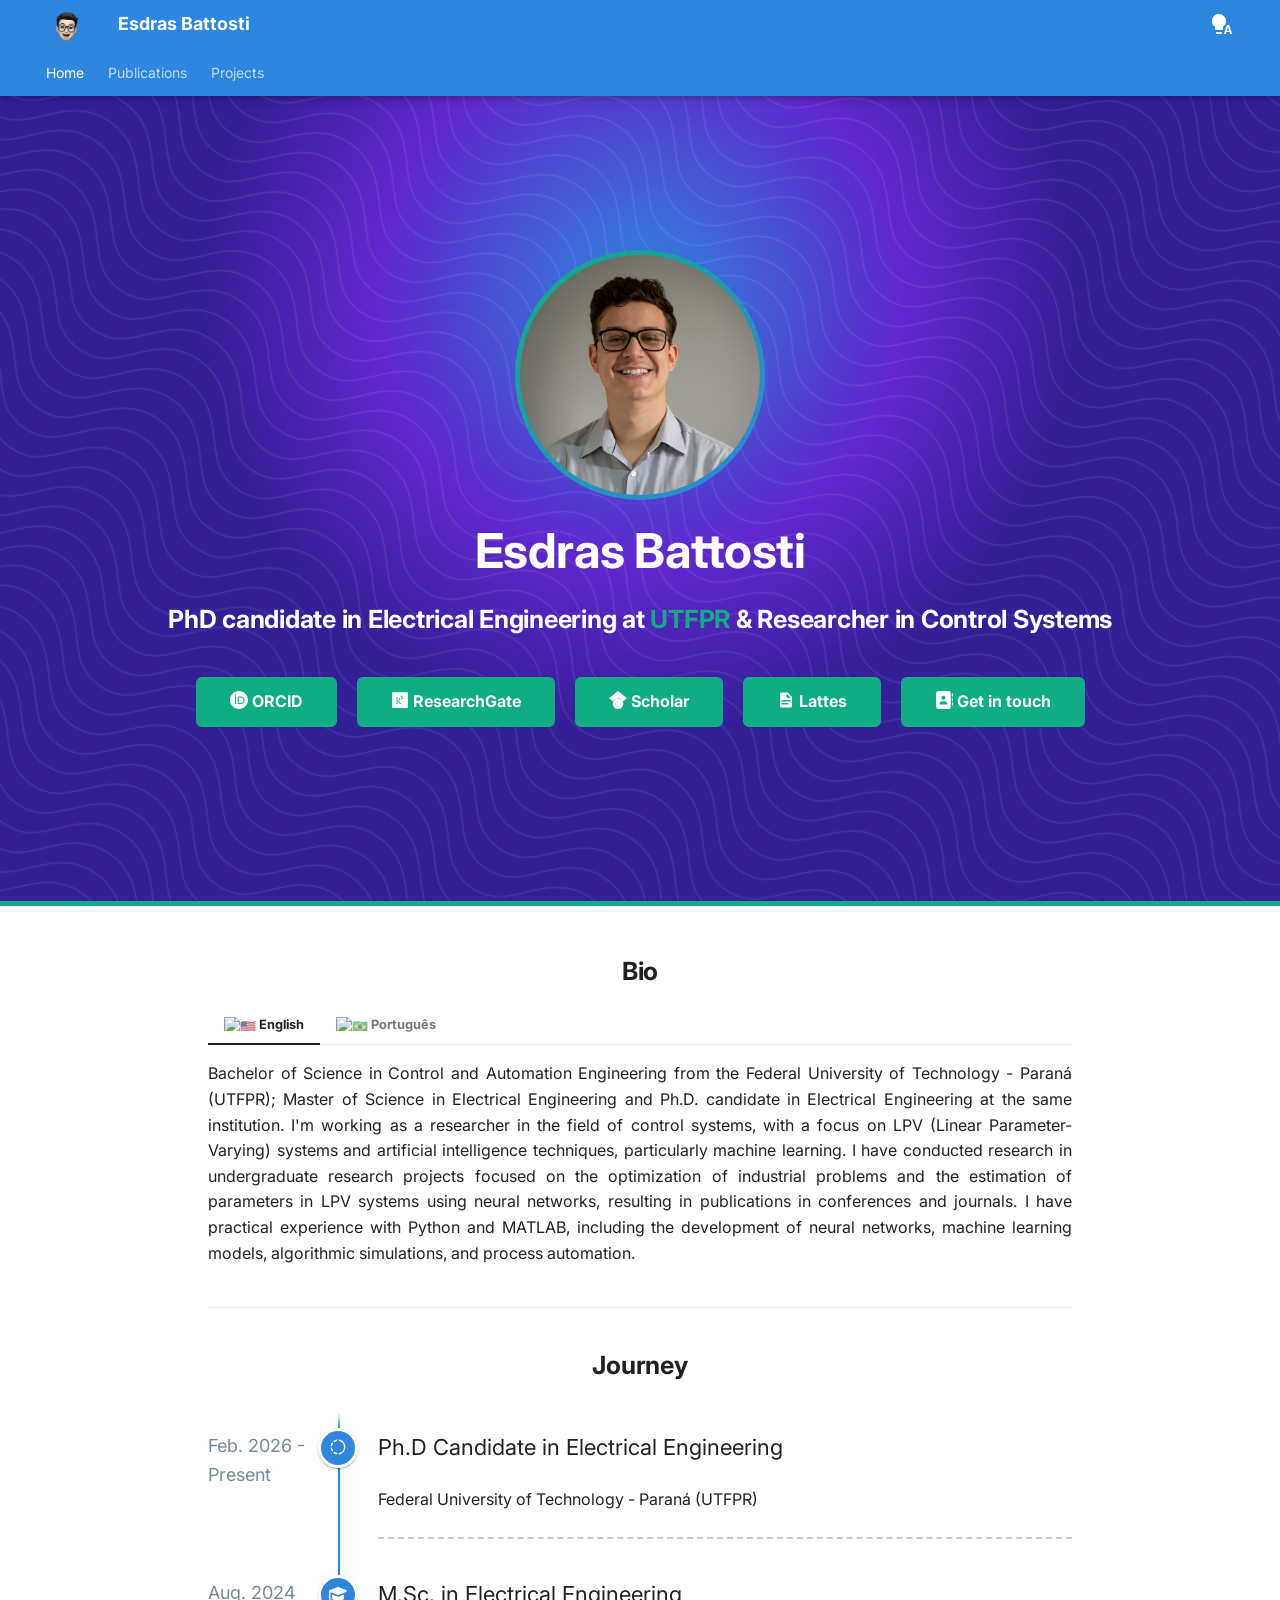
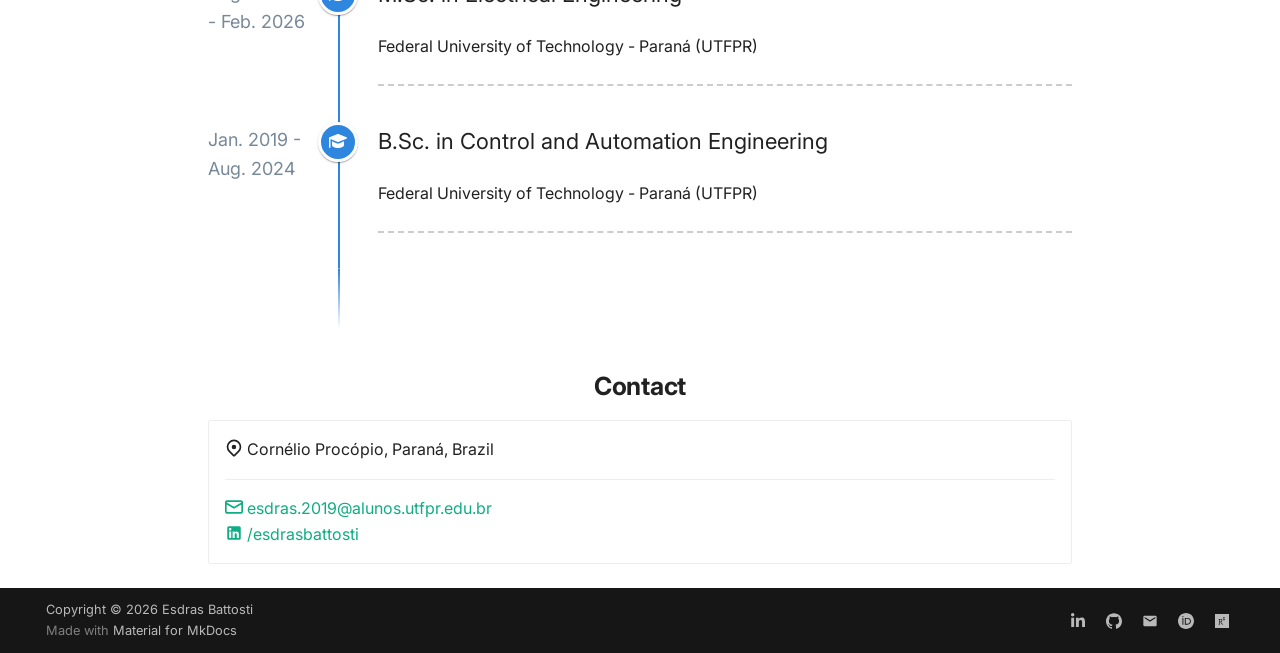
==== commit 7454e743: "Deployed bee8318 with MkDocs version: 1.6.1" ====
--- a/index.html
+++ b/index.html
@@ -65,6 +65,8 @@
     
     
       <link rel="stylesheet" href="css/extra.css">
+    
+      <link rel="stylesheet" href="css/neoteroi-mkdocs.css">
     
     <script>__md_scope=new URL(".",location),__md_hash=e=>[...e].reduce(((e,_)=>(e<<5)-e+_.charCodeAt(0)),0),__md_get=(e,_=localStorage,t=__md_scope)=>JSON.parse(_.getItem(t.pathname+"."+e)),__md_set=(e,_,t=localStorage,a=__md_scope)=>{try{t.setItem(a.pathname+"."+e,JSON.stringify(_))}catch(e){}}</script>
     
@@ -221,6 +223,25 @@
   
 
       
+        
+  
+  
+  
+  
+    <li class="md-tabs__item">
+      <a href="projects/" class="md-tabs__link">
+        
+  
+  
+    
+  
+  Projects
+
+      </a>
+    </li>
+  
+
+      
     </ul>
   </div>
 </nav>
@@ -313,6 +334,33 @@
     
   
     Publications
+  
+
+    
+  </span>
+  
+  
+
+      </a>
+    </li>
+  
+
+    
+      
+      
+  
+  
+  
+  
+    <li class="md-nav__item">
+      <a href="projects/" class="md-nav__link">
+        
+  
+  
+  <span class="md-ellipsis">
+    
+  
+    Projects
   
 
     
@@ -420,6 +468,29 @@
 </div>
 </div>
 <hr />
+<h2 align="center"><strong>Journey</strong></h2>
+
+<div class="nt-timeline vertical left main-timeline">
+<div class="nt-timeline-before"></div>
+<div class="nt-timeline-items">
+<div class="nt-timeline-item">
+<p class="nt-timeline-title">Ph.D Candidate in Electrical Engineering</p>
+<span class="nt-timeline-sub-title">Feb. 2026 - Present</span><p class="nt-timeline-content">Federal University of Technology - Paraná (UTFPR)</p>
+<div class="nt-timeline-dot  bigger"><span class="icon"><span class="twemoji"><svg xmlns="http://www.w3.org/2000/svg" viewBox="0 0 24 24"><path d="M13 2v2c4.39.54 7.5 4.53 6.96 8.92A8.014 8.014 0 0 1 13 19.88v2c5.5-.6 9.45-5.54 8.85-11.03C21.33 6.19 17.66 2.5 13 2m-2 0c-1.96.18-3.81.95-5.33 2.2L7.1 5.74c1.12-.9 2.47-1.48 3.9-1.68zM4.26 5.67A9.8 9.8 0 0 0 2.05 11h2c.19-1.42.75-2.77 1.64-3.9zM2.06 13c.2 1.96.97 3.81 2.21 5.33l1.42-1.43A8 8 0 0 1 4.06 13zm5 5.37-1.39 1.37A10 10 0 0 0 11 22v-2a8 8 0 0 1-3.9-1.63z"/></svg></span></span></div>
+</div>
+<div class="nt-timeline-item">
+<p class="nt-timeline-title">M.Sc. in Electrical Engineering</p>
+<span class="nt-timeline-sub-title">Aug. 2024 - Feb. 2026</span><p class="nt-timeline-content">Federal University of Technology - Paraná (UTFPR)</p>
+<div class="nt-timeline-dot  bigger"><span class="icon"><span class="twemoji"><svg xmlns="http://www.w3.org/2000/svg" viewBox="0 0 576 512"><!--! Font Awesome Free 7.1.0 by @fontawesome - https://fontawesome.com License - https://fontawesome.com/license/free (Icons: CC BY 4.0, Fonts: SIL OFL 1.1, Code: MIT License) Copyright 2025 Fonticons, Inc.--><path d="m48 195.8 209.2 86.1c9.8 4 20.2 6.1 30.8 6.1s21-2.1 30.8-6.1l242.4-99.8c9-3.7 14.8-12.4 14.8-22.1s-5.8-18.4-14.8-22.1L318.8 38.1c-9.8-4-20.2-6.1-30.8-6.1s-21 2.1-30.8 6.1L14.8 137.9C5.8 141.6 0 150.3 0 160v296c0 13.3 10.7 24 24 24s24-10.7 24-24zm48 71.7V384c0 53 86 96 192 96s192-43 192-96V267.4l-142.9 58.9c-15.6 6.4-32.2 9.7-49.1 9.7s-33.5-3.3-49.1-9.7L96 267.4z"/></svg></span></span></div>
+</div>
+<div class="nt-timeline-item">
+<p class="nt-timeline-title">B.Sc. in Control and Automation Engineering</p>
+<span class="nt-timeline-sub-title">Jan. 2019 - Aug. 2024</span><p class="nt-timeline-content">Federal University of Technology - Paraná (UTFPR)</p>
+<div class="nt-timeline-dot  bigger"><span class="icon"><span class="twemoji"><svg xmlns="http://www.w3.org/2000/svg" viewBox="0 0 576 512"><!--! Font Awesome Free 7.1.0 by @fontawesome - https://fontawesome.com License - https://fontawesome.com/license/free (Icons: CC BY 4.0, Fonts: SIL OFL 1.1, Code: MIT License) Copyright 2025 Fonticons, Inc.--><path d="m48 195.8 209.2 86.1c9.8 4 20.2 6.1 30.8 6.1s21-2.1 30.8-6.1l242.4-99.8c9-3.7 14.8-12.4 14.8-22.1s-5.8-18.4-14.8-22.1L318.8 38.1c-9.8-4-20.2-6.1-30.8-6.1s-21 2.1-30.8 6.1L14.8 137.9C5.8 141.6 0 150.3 0 160v296c0 13.3 10.7 24 24 24s24-10.7 24-24zm48 71.7V384c0 53 86 96 192 96s192-43 192-96V267.4l-142.9 58.9c-15.6 6.4-32.2 9.7-49.1 9.7s-33.5-3.3-49.1-9.7L96 267.4z"/></svg></span></span></div>
+</div>
+</div>
+<div class="nt-timeline-after"></div>
+</div>
 <h2 align="center" id="contact"><strong>Contact</strong></h2>
 
 <div class="grid cards">
--- a/css/extra.css
+++ b/css/extra.css
@@ -137,3 +137,19 @@
   border-radius: 0.3rem;
   border-color: var(--md-typeset-a-color);
 }
+
+.nt-timeline.vertical.left.main-timeline .nt-timeline-before {
+  background: linear-gradient(rgba(252, 70, 107, 0) 0%, var(--md-primary-fg-color) 100%) no-repeat 30px/2px 100%;
+}
+
+.nt-timeline.vertical.left.main-timeline .nt-timeline-items {
+  background: linear-gradient(var(--md-primary-fg-color), var(--md-primary-fg-color)) no-repeat 30px/2px 100%;
+}
+
+.nt-timeline.vertical.left.main-timeline .nt-timeline-after {
+  background: linear-gradient(var(--md-primary-fg-color) 0%, rgba(252, 70, 107, 0) 100%) no-repeat 30px/2px 100%;
+}
+
+.nt-timeline.vertical.left.main-timeline .nt-timeline-dot {
+  background-color: var(--md-primary-fg-color);
+}
--- a/css/neoteroi-mkdocs.css
+++ b/css/neoteroi-mkdocs.css
@@ -0,0 +1,1814 @@
+/**
+ *  All CSS for the neoteroi-mkdocs extensions.
+ *
+ *  https://github.com/Neoteroi/mkdocs-plugins
+**/
+:root {
+  --nt-color-0: #CD853F;
+  --nt-color-1: #B22222;
+  --nt-color-2: #000080;
+  --nt-color-3: #4B0082;
+  --nt-color-4: #3CB371;
+  --nt-color-5: #D2B48C;
+  --nt-color-6: #FF00FF;
+  --nt-color-7: #98FB98;
+  --nt-color-8: #FFEBCD;
+  --nt-color-9: #2E8B57;
+  --nt-color-10: #6A5ACD;
+  --nt-color-11: #48D1CC;
+  --nt-color-12: #FFA500;
+  --nt-color-13: #F4A460;
+  --nt-color-14: #A52A2A;
+  --nt-color-15: #FFE4C4;
+  --nt-color-16: #FF4500;
+  --nt-color-17: #AFEEEE;
+  --nt-color-18: #FA8072;
+  --nt-color-19: #2F4F4F;
+  --nt-color-20: #FFDAB9;
+  --nt-color-21: #BC8F8F;
+  --nt-color-22: #FFC0CB;
+  --nt-color-23: #00FA9A;
+  --nt-color-24: #F0FFF0;
+  --nt-color-25: #FFFACD;
+  --nt-color-26: #F5F5F5;
+  --nt-color-27: #FF6347;
+  --nt-color-28: #FFFFF0;
+  --nt-color-29: #7FFFD4;
+  --nt-color-30: #E9967A;
+  --nt-color-31: #7B68EE;
+  --nt-color-32: #FFF8DC;
+  --nt-color-33: #0000CD;
+  --nt-color-34: #D2691E;
+  --nt-color-35: #708090;
+  --nt-color-36: #5F9EA0;
+  --nt-color-37: #008080;
+  --nt-color-38: #008000;
+  --nt-color-39: #FFE4E1;
+  --nt-color-40: #FFFF00;
+  --nt-color-41: #FFFAF0;
+  --nt-color-42: #DCDCDC;
+  --nt-color-43: #ADFF2F;
+  --nt-color-44: #ADD8E6;
+  --nt-color-45: #8B008B;
+  --nt-color-46: #7FFF00;
+  --nt-color-47: #800000;
+  --nt-color-48: #20B2AA;
+  --nt-color-49: #556B2F;
+  --nt-color-50: #778899;
+  --nt-color-51: #E6E6FA;
+  --nt-color-52: #FFFAFA;
+  --nt-color-53: #FF7F50;
+  --nt-color-54: #FF0000;
+  --nt-color-55: #F5DEB3;
+  --nt-color-56: #008B8B;
+  --nt-color-57: #66CDAA;
+  --nt-color-58: #808000;
+  --nt-color-59: #FAF0E6;
+  --nt-color-60: #00BFFF;
+  --nt-color-61: #C71585;
+  --nt-color-62: #00FFFF;
+  --nt-color-63: #8B4513;
+  --nt-color-64: #F0F8FF;
+  --nt-color-65: #FAEBD7;
+  --nt-color-66: #8B0000;
+  --nt-color-67: #4682B4;
+  --nt-color-68: #F0E68C;
+  --nt-color-69: #BDB76B;
+  --nt-color-70: #A0522D;
+  --nt-color-71: #FAFAD2;
+  --nt-color-72: #FFD700;
+  --nt-color-73: #DEB887;
+  --nt-color-74: #E0FFFF;
+  --nt-color-75: #8A2BE2;
+  --nt-color-76: #32CD32;
+  --nt-color-77: #87CEFA;
+  --nt-color-78: #00CED1;
+  --nt-color-79: #696969;
+  --nt-color-80: #DDA0DD;
+  --nt-color-81: #EE82EE;
+  --nt-color-82: #FFB6C1;
+  --nt-color-83: #8FBC8F;
+  --nt-color-84: #D8BFD8;
+  --nt-color-85: #9400D3;
+  --nt-color-86: #A9A9A9;
+  --nt-color-87: #FFFFE0;
+  --nt-color-88: #FFF5EE;
+  --nt-color-89: #FFF0F5;
+  --nt-color-90: #FFDEAD;
+  --nt-color-91: #800080;
+  --nt-color-92: #B0E0E6;
+  --nt-color-93: #9932CC;
+  --nt-color-94: #DAA520;
+  --nt-color-95: #F0FFFF;
+  --nt-color-96: #40E0D0;
+  --nt-color-97: #00FF7F;
+  --nt-color-98: #006400;
+  --nt-color-99: #808080;
+  --nt-color-100: #87CEEB;
+  --nt-color-101: #0000FF;
+  --nt-color-102: #6495ED;
+  --nt-color-103: #FDF5E6;
+  --nt-color-104: #B8860B;
+  --nt-color-105: #BA55D3;
+  --nt-color-106: #C0C0C0;
+  --nt-color-107: #000000;
+  --nt-color-108: #F08080;
+  --nt-color-109: #B0C4DE;
+  --nt-color-110: #00008B;
+  --nt-color-111: #6B8E23;
+  --nt-color-112: #FFE4B5;
+  --nt-color-113: #FFA07A;
+  --nt-color-114: #9ACD32;
+  --nt-color-115: #FFFFFF;
+  --nt-color-116: #F5F5DC;
+  --nt-color-117: #90EE90;
+  --nt-color-118: #1E90FF;
+  --nt-color-119: #7CFC00;
+  --nt-color-120: #FF69B4;
+  --nt-color-121: #F8F8FF;
+  --nt-color-122: #F5FFFA;
+  --nt-color-123: #00FF00;
+  --nt-color-124: #D3D3D3;
+  --nt-color-125: #DB7093;
+  --nt-color-126: #DA70D6;
+  --nt-color-127: #FF1493;
+  --nt-color-128: #228B22;
+  --nt-color-129: #FFEFD5;
+  --nt-color-130: #4169E1;
+  --nt-color-131: #191970;
+  --nt-color-132: #9370DB;
+  --nt-color-133: #483D8B;
+  --nt-color-134: #FF8C00;
+  --nt-color-135: #EEE8AA;
+  --nt-color-136: #CD5C5C;
+  --nt-color-137: #DC143C;
+}
+
+:root {
+  --nt-group-0-main: #000000;
+  --nt-group-0-dark: #FFFFFF;
+  --nt-group-0-light: #000000;
+  --nt-group-0-main-bg: #F44336;
+  --nt-group-0-dark-bg: #BA000D;
+  --nt-group-0-light-bg: #FF7961;
+  --nt-group-1-main: #000000;
+  --nt-group-1-dark: #FFFFFF;
+  --nt-group-1-light: #000000;
+  --nt-group-1-main-bg: #E91E63;
+  --nt-group-1-dark-bg: #B0003A;
+  --nt-group-1-light-bg: #FF6090;
+  --nt-group-2-main: #FFFFFF;
+  --nt-group-2-dark: #FFFFFF;
+  --nt-group-2-light: #000000;
+  --nt-group-2-main-bg: #9C27B0;
+  --nt-group-2-dark-bg: #6A0080;
+  --nt-group-2-light-bg: #D05CE3;
+  --nt-group-3-main: #FFFFFF;
+  --nt-group-3-dark: #FFFFFF;
+  --nt-group-3-light: #000000;
+  --nt-group-3-main-bg: #673AB7;
+  --nt-group-3-dark-bg: #320B86;
+  --nt-group-3-light-bg: #9A67EA;
+  --nt-group-4-main: #FFFFFF;
+  --nt-group-4-dark: #FFFFFF;
+  --nt-group-4-light: #000000;
+  --nt-group-4-main-bg: #3F51B5;
+  --nt-group-4-dark-bg: #002984;
+  --nt-group-4-light-bg: #757DE8;
+  --nt-group-5-main: #000000;
+  --nt-group-5-dark: #FFFFFF;
+  --nt-group-5-light: #000000;
+  --nt-group-5-main-bg: #2196F3;
+  --nt-group-5-dark-bg: #0069C0;
+  --nt-group-5-light-bg: #6EC6FF;
+  --nt-group-6-main: #000000;
+  --nt-group-6-dark: #FFFFFF;
+  --nt-group-6-light: #000000;
+  --nt-group-6-main-bg: #03A9F4;
+  --nt-group-6-dark-bg: #007AC1;
+  --nt-group-6-light-bg: #67DAFF;
+  --nt-group-7-main: #000000;
+  --nt-group-7-dark: #000000;
+  --nt-group-7-light: #000000;
+  --nt-group-7-main-bg: #00BCD4;
+  --nt-group-7-dark-bg: #008BA3;
+  --nt-group-7-light-bg: #62EFFF;
+  --nt-group-8-main: #000000;
+  --nt-group-8-dark: #FFFFFF;
+  --nt-group-8-light: #000000;
+  --nt-group-8-main-bg: #009688;
+  --nt-group-8-dark-bg: #00675B;
+  --nt-group-8-light-bg: #52C7B8;
+  --nt-group-9-main: #000000;
+  --nt-group-9-dark: #FFFFFF;
+  --nt-group-9-light: #000000;
+  --nt-group-9-main-bg: #4CAF50;
+  --nt-group-9-dark-bg: #087F23;
+  --nt-group-9-light-bg: #80E27E;
+  --nt-group-10-main: #000000;
+  --nt-group-10-dark: #000000;
+  --nt-group-10-light: #000000;
+  --nt-group-10-main-bg: #8BC34A;
+  --nt-group-10-dark-bg: #5A9216;
+  --nt-group-10-light-bg: #BEF67A;
+  --nt-group-11-main: #000000;
+  --nt-group-11-dark: #000000;
+  --nt-group-11-light: #000000;
+  --nt-group-11-main-bg: #CDDC39;
+  --nt-group-11-dark-bg: #99AA00;
+  --nt-group-11-light-bg: #FFFF6E;
+  --nt-group-12-main: #000000;
+  --nt-group-12-dark: #000000;
+  --nt-group-12-light: #000000;
+  --nt-group-12-main-bg: #FFEB3B;
+  --nt-group-12-dark-bg: #C8B900;
+  --nt-group-12-light-bg: #FFFF72;
+  --nt-group-13-main: #000000;
+  --nt-group-13-dark: #000000;
+  --nt-group-13-light: #000000;
+  --nt-group-13-main-bg: #FFC107;
+  --nt-group-13-dark-bg: #C79100;
+  --nt-group-13-light-bg: #FFF350;
+  --nt-group-14-main: #000000;
+  --nt-group-14-dark: #000000;
+  --nt-group-14-light: #000000;
+  --nt-group-14-main-bg: #FF9800;
+  --nt-group-14-dark-bg: #C66900;
+  --nt-group-14-light-bg: #FFC947;
+  --nt-group-15-main: #000000;
+  --nt-group-15-dark: #FFFFFF;
+  --nt-group-15-light: #000000;
+  --nt-group-15-main-bg: #FF5722;
+  --nt-group-15-dark-bg: #C41C00;
+  --nt-group-15-light-bg: #FF8A50;
+  --nt-group-16-main: #FFFFFF;
+  --nt-group-16-dark: #FFFFFF;
+  --nt-group-16-light: #000000;
+  --nt-group-16-main-bg: #795548;
+  --nt-group-16-dark-bg: #4B2C20;
+  --nt-group-16-light-bg: #A98274;
+  --nt-group-17-main: #000000;
+  --nt-group-17-dark: #FFFFFF;
+  --nt-group-17-light: #000000;
+  --nt-group-17-main-bg: #9E9E9E;
+  --nt-group-17-dark-bg: #707070;
+  --nt-group-17-light-bg: #CFCFCF;
+  --nt-group-18-main: #000000;
+  --nt-group-18-dark: #FFFFFF;
+  --nt-group-18-light: #000000;
+  --nt-group-18-main-bg: #607D8B;
+  --nt-group-18-dark-bg: #34515E;
+  --nt-group-18-light-bg: #8EACBB;
+}
+
+.nt-pastello {
+  --nt-group-0-main: #000000;
+  --nt-group-0-dark: #000000;
+  --nt-group-0-light: #000000;
+  --nt-group-0-main-bg: #EF9A9A;
+  --nt-group-0-dark-bg: #BA6B6C;
+  --nt-group-0-light-bg: #FFCCCB;
+  --nt-group-1-main: #000000;
+  --nt-group-1-dark: #000000;
+  --nt-group-1-light: #000000;
+  --nt-group-1-main-bg: #F48FB1;
+  --nt-group-1-dark-bg: #BF5F82;
+  --nt-group-1-light-bg: #FFC1E3;
+  --nt-group-2-main: #000000;
+  --nt-group-2-dark: #000000;
+  --nt-group-2-light: #000000;
+  --nt-group-2-main-bg: #CE93D8;
+  --nt-group-2-dark-bg: #9C64A6;
+  --nt-group-2-light-bg: #FFC4FF;
+  --nt-group-3-main: #000000;
+  --nt-group-3-dark: #000000;
+  --nt-group-3-light: #000000;
+  --nt-group-3-main-bg: #B39DDB;
+  --nt-group-3-dark-bg: #836FA9;
+  --nt-group-3-light-bg: #E6CEFF;
+  --nt-group-4-main: #000000;
+  --nt-group-4-dark: #000000;
+  --nt-group-4-light: #000000;
+  --nt-group-4-main-bg: #9FA8DA;
+  --nt-group-4-dark-bg: #6F79A8;
+  --nt-group-4-light-bg: #D1D9FF;
+  --nt-group-5-main: #000000;
+  --nt-group-5-dark: #000000;
+  --nt-group-5-light: #000000;
+  --nt-group-5-main-bg: #90CAF9;
+  --nt-group-5-dark-bg: #5D99C6;
+  --nt-group-5-light-bg: #C3FDFF;
+  --nt-group-6-main: #000000;
+  --nt-group-6-dark: #000000;
+  --nt-group-6-light: #000000;
+  --nt-group-6-main-bg: #81D4FA;
+  --nt-group-6-dark-bg: #4BA3C7;
+  --nt-group-6-light-bg: #B6FFFF;
+  --nt-group-7-main: #000000;
+  --nt-group-7-dark: #000000;
+  --nt-group-7-light: #000000;
+  --nt-group-7-main-bg: #80DEEA;
+  --nt-group-7-dark-bg: #4BACB8;
+  --nt-group-7-light-bg: #B4FFFF;
+  --nt-group-8-main: #000000;
+  --nt-group-8-dark: #000000;
+  --nt-group-8-light: #000000;
+  --nt-group-8-main-bg: #80CBC4;
+  --nt-group-8-dark-bg: #4F9A94;
+  --nt-group-8-light-bg: #B2FEF7;
+  --nt-group-9-main: #000000;
+  --nt-group-9-dark: #000000;
+  --nt-group-9-light: #000000;
+  --nt-group-9-main-bg: #A5D6A7;
+  --nt-group-9-dark-bg: #75A478;
+  --nt-group-9-light-bg: #D7FFD9;
+  --nt-group-10-main: #000000;
+  --nt-group-10-dark: #000000;
+  --nt-group-10-light: #000000;
+  --nt-group-10-main-bg: #C5E1A5;
+  --nt-group-10-dark-bg: #94AF76;
+  --nt-group-10-light-bg: #F8FFD7;
+  --nt-group-11-main: #000000;
+  --nt-group-11-dark: #000000;
+  --nt-group-11-light: #000000;
+  --nt-group-11-main-bg: #E6EE9C;
+  --nt-group-11-dark-bg: #B3BC6D;
+  --nt-group-11-light-bg: #FFFFCE;
+  --nt-group-12-main: #000000;
+  --nt-group-12-dark: #000000;
+  --nt-group-12-light: #000000;
+  --nt-group-12-main-bg: #FFF59D;
+  --nt-group-12-dark-bg: #CBC26D;
+  --nt-group-12-light-bg: #FFFFCF;
+  --nt-group-13-main: #000000;
+  --nt-group-13-dark: #000000;
+  --nt-group-13-light: #000000;
+  --nt-group-13-main-bg: #FFE082;
+  --nt-group-13-dark-bg: #CAAE53;
+  --nt-group-13-light-bg: #FFFFB3;
+  --nt-group-14-main: #000000;
+  --nt-group-14-dark: #000000;
+  --nt-group-14-light: #000000;
+  --nt-group-14-main-bg: #FFCC80;
+  --nt-group-14-dark-bg: #CA9B52;
+  --nt-group-14-light-bg: #FFFFB0;
+  --nt-group-15-main: #000000;
+  --nt-group-15-dark: #000000;
+  --nt-group-15-light: #000000;
+  --nt-group-15-main-bg: #FFAB91;
+  --nt-group-15-dark-bg: #C97B63;
+  --nt-group-15-light-bg: #FFDDC1;
+  --nt-group-16-main: #000000;
+  --nt-group-16-dark: #000000;
+  --nt-group-16-light: #000000;
+  --nt-group-16-main-bg: #BCAAA4;
+  --nt-group-16-dark-bg: #8C7B75;
+  --nt-group-16-light-bg: #EFDCD5;
+  --nt-group-17-main: #000000;
+  --nt-group-17-dark: #000000;
+  --nt-group-17-light: #000000;
+  --nt-group-17-main-bg: #EEEEEE;
+  --nt-group-17-dark-bg: #BCBCBC;
+  --nt-group-17-light-bg: #FFFFFF;
+  --nt-group-18-main: #000000;
+  --nt-group-18-dark: #000000;
+  --nt-group-18-light: #000000;
+  --nt-group-18-main-bg: #B0BEC5;
+  --nt-group-18-dark-bg: #808E95;
+  --nt-group-18-light-bg: #E2F1F8;
+}
+
+.nt-group-0 .nt-plan-group-summary,
+.nt-group-0 .nt-timeline-dot {
+  color: var(--nt-group-0-dark);
+  background-color: var(--nt-group-0-dark-bg);
+}
+.nt-group-0 .period {
+  color: var(--nt-group-0-main);
+  background-color: var(--nt-group-0-main-bg);
+}
+
+.nt-group-1 .nt-plan-group-summary,
+.nt-group-1 .nt-timeline-dot {
+  color: var(--nt-group-1-dark);
+  background-color: var(--nt-group-1-dark-bg);
+}
+.nt-group-1 .period {
+  color: var(--nt-group-1-main);
+  background-color: var(--nt-group-1-main-bg);
+}
+
+.nt-group-2 .nt-plan-group-summary,
+.nt-group-2 .nt-timeline-dot {
+  color: var(--nt-group-2-dark);
+  background-color: var(--nt-group-2-dark-bg);
+}
+.nt-group-2 .period {
+  color: var(--nt-group-2-main);
+  background-color: var(--nt-group-2-main-bg);
+}
+
+.nt-group-3 .nt-plan-group-summary,
+.nt-group-3 .nt-timeline-dot {
+  color: var(--nt-group-3-dark);
+  background-color: var(--nt-group-3-dark-bg);
+}
+.nt-group-3 .period {
+  color: var(--nt-group-3-main);
+  background-color: var(--nt-group-3-main-bg);
+}
+
+.nt-group-4 .nt-plan-group-summary,
+.nt-group-4 .nt-timeline-dot {
+  color: var(--nt-group-4-dark);
+  background-color: var(--nt-group-4-dark-bg);
+}
+.nt-group-4 .period {
+  color: var(--nt-group-4-main);
+  background-color: var(--nt-group-4-main-bg);
+}
+
+.nt-group-5 .nt-plan-group-summary,
+.nt-group-5 .nt-timeline-dot {
+  color: var(--nt-group-5-dark);
+  background-color: var(--nt-group-5-dark-bg);
+}
+.nt-group-5 .period {
+  color: var(--nt-group-5-main);
+  background-color: var(--nt-group-5-main-bg);
+}
+
+.nt-group-6 .nt-plan-group-summary,
+.nt-group-6 .nt-timeline-dot {
+  color: var(--nt-group-6-dark);
+  background-color: var(--nt-group-6-dark-bg);
+}
+.nt-group-6 .period {
+  color: var(--nt-group-6-main);
+  background-color: var(--nt-group-6-main-bg);
+}
+
+.nt-group-7 .nt-plan-group-summary,
+.nt-group-7 .nt-timeline-dot {
+  color: var(--nt-group-7-dark);
+  background-color: var(--nt-group-7-dark-bg);
+}
+.nt-group-7 .period {
+  color: var(--nt-group-7-main);
+  background-color: var(--nt-group-7-main-bg);
+}
+
+.nt-group-8 .nt-plan-group-summary,
+.nt-group-8 .nt-timeline-dot {
+  color: var(--nt-group-8-dark);
+  background-color: var(--nt-group-8-dark-bg);
+}
+.nt-group-8 .period {
+  color: var(--nt-group-8-main);
+  background-color: var(--nt-group-8-main-bg);
+}
+
+.nt-group-9 .nt-plan-group-summary,
+.nt-group-9 .nt-timeline-dot {
+  color: var(--nt-group-9-dark);
+  background-color: var(--nt-group-9-dark-bg);
+}
+.nt-group-9 .period {
+  color: var(--nt-group-9-main);
+  background-color: var(--nt-group-9-main-bg);
+}
+
+.nt-group-10 .nt-plan-group-summary,
+.nt-group-10 .nt-timeline-dot {
+  color: var(--nt-group-10-dark);
+  background-color: var(--nt-group-10-dark-bg);
+}
+.nt-group-10 .period {
+  color: var(--nt-group-10-main);
+  background-color: var(--nt-group-10-main-bg);
+}
+
+.nt-group-11 .nt-plan-group-summary,
+.nt-group-11 .nt-timeline-dot {
+  color: var(--nt-group-11-dark);
+  background-color: var(--nt-group-11-dark-bg);
+}
+.nt-group-11 .period {
+  color: var(--nt-group-11-main);
+  background-color: var(--nt-group-11-main-bg);
+}
+
+.nt-group-12 .nt-plan-group-summary,
+.nt-group-12 .nt-timeline-dot {
+  color: var(--nt-group-12-dark);
+  background-color: var(--nt-group-12-dark-bg);
+}
+.nt-group-12 .period {
+  color: var(--nt-group-12-main);
+  background-color: var(--nt-group-12-main-bg);
+}
+
+.nt-group-13 .nt-plan-group-summary,
+.nt-group-13 .nt-timeline-dot {
+  color: var(--nt-group-13-dark);
+  background-color: var(--nt-group-13-dark-bg);
+}
+.nt-group-13 .period {
+  color: var(--nt-group-13-main);
+  background-color: var(--nt-group-13-main-bg);
+}
+
+.nt-group-14 .nt-plan-group-summary,
+.nt-group-14 .nt-timeline-dot {
+  color: var(--nt-group-14-dark);
+  background-color: var(--nt-group-14-dark-bg);
+}
+.nt-group-14 .period {
+  color: var(--nt-group-14-main);
+  background-color: var(--nt-group-14-main-bg);
+}
+
+.nt-group-15 .nt-plan-group-summary,
+.nt-group-15 .nt-timeline-dot {
+  color: var(--nt-group-15-dark);
+  background-color: var(--nt-group-15-dark-bg);
+}
+.nt-group-15 .period {
+  color: var(--nt-group-15-main);
+  background-color: var(--nt-group-15-main-bg);
+}
+
+.nt-group-16 .nt-plan-group-summary,
+.nt-group-16 .nt-timeline-dot {
+  color: var(--nt-group-16-dark);
+  background-color: var(--nt-group-16-dark-bg);
+}
+.nt-group-16 .period {
+  color: var(--nt-group-16-main);
+  background-color: var(--nt-group-16-main-bg);
+}
+
+.nt-group-17 .nt-plan-group-summary,
+.nt-group-17 .nt-timeline-dot {
+  color: var(--nt-group-17-dark);
+  background-color: var(--nt-group-17-dark-bg);
+}
+.nt-group-17 .period {
+  color: var(--nt-group-17-main);
+  background-color: var(--nt-group-17-main-bg);
+}
+
+.nt-group-18 .nt-plan-group-summary,
+.nt-group-18 .nt-timeline-dot {
+  color: var(--nt-group-18-dark);
+  background-color: var(--nt-group-18-dark-bg);
+}
+.nt-group-18 .period {
+  color: var(--nt-group-18-main);
+  background-color: var(--nt-group-18-main-bg);
+}
+
+/**
+ *  Extra CSS file for MkDocs and the neoteroi.timeline extension.
+ *
+ *  https://github.com/Neoteroi/mkdocs-plugins
+**/
+.nt-error {
+  border: 2px dashed darkred;
+  padding: 0 1rem;
+  background: #faf9ba;
+  color: darkred;
+}
+
+.nt-timeline {
+  margin-top: 30px;
+}
+.nt-timeline .nt-timeline-title {
+  font-size: 1.1rem;
+  margin-top: 0;
+}
+.nt-timeline .nt-timeline-sub-title {
+  margin-top: 0;
+}
+.nt-timeline .nt-timeline-content {
+  font-size: 0.8rem;
+  border-bottom: 2px dashed #ccc;
+  padding-bottom: 1.2rem;
+}
+.nt-timeline.horizontal .nt-timeline-items {
+  flex-direction: row;
+  overflow-x: scroll;
+}
+.nt-timeline.horizontal .nt-timeline-items > div {
+  min-width: 400px;
+  margin-right: 50px;
+}
+.nt-timeline.horizontal.reverse .nt-timeline-items {
+  flex-direction: row-reverse;
+}
+.nt-timeline.horizontal.center .nt-timeline-before {
+  background-image: linear-gradient(rgba(252, 70, 107, 0) 0%, rgb(252, 70, 107) 100%);
+  background-repeat: no-repeat;
+  background-size: 100% 2px;
+  background-position: 0 center;
+}
+.nt-timeline.horizontal.center .nt-timeline-after {
+  background-image: linear-gradient(180deg, rgb(252, 70, 107) 0%, rgba(252, 70, 107, 0) 100%);
+  background-repeat: no-repeat;
+  background-size: 100% 2px;
+  background-position: 0 center;
+}
+.nt-timeline.horizontal.center .nt-timeline-items {
+  background-image: radial-gradient(circle, rgb(63, 94, 251) 0%, rgb(252, 70, 107) 100%);
+  background-repeat: no-repeat;
+  background-size: 100% 2px;
+  background-position: 0 center;
+}
+.nt-timeline.horizontal .nt-timeline-dot {
+  left: 50%;
+}
+.nt-timeline.horizontal .nt-timeline-dot:not(.bigger) {
+  top: calc(50% - 4px);
+}
+.nt-timeline.horizontal .nt-timeline-dot.bigger {
+  top: calc(50% - 15px);
+}
+.nt-timeline.vertical .nt-timeline-items {
+  flex-direction: column;
+}
+.nt-timeline.vertical.reverse .nt-timeline-items {
+  flex-direction: column-reverse;
+}
+.nt-timeline.vertical.center .nt-timeline-before {
+  background: linear-gradient(rgba(252, 70, 107, 0) 0%, rgb(252, 70, 107) 100%) no-repeat center/2px 100%;
+}
+.nt-timeline.vertical.center .nt-timeline-after {
+  background: linear-gradient(rgb(252, 70, 107) 0%, rgba(252, 70, 107, 0) 100%) no-repeat center/2px 100%;
+}
+.nt-timeline.vertical.center .nt-timeline-items {
+  background: radial-gradient(circle, rgb(63, 94, 251) 0%, rgb(252, 70, 107) 100%) no-repeat center/2px 100%;
+}
+.nt-timeline.vertical.center .nt-timeline-dot {
+  left: calc(50% - 10px);
+}
+.nt-timeline.vertical.center .nt-timeline-dot:not(.bigger) {
+  top: 10px;
+}
+.nt-timeline.vertical.center .nt-timeline-dot.bigger {
+  left: calc(50% - 20px);
+}
+.nt-timeline.vertical.left {
+  padding-left: 100px;
+}
+.nt-timeline.vertical.left .nt-timeline-item {
+  padding-left: 70px;
+}
+.nt-timeline.vertical.left .nt-timeline-sub-title {
+  left: -100px;
+  width: 100px;
+}
+.nt-timeline.vertical.left .nt-timeline-before {
+  background: linear-gradient(rgba(252, 70, 107, 0) 0%, rgb(252, 70, 107) 100%) no-repeat 30px/2px 100%;
+}
+.nt-timeline.vertical.left .nt-timeline-after {
+  background: linear-gradient(rgb(252, 70, 107) 0%, rgba(252, 70, 107, 0) 100%) no-repeat 30px/2px 100%;
+}
+.nt-timeline.vertical.left .nt-timeline-items {
+  background: radial-gradient(circle, rgb(63, 94, 251) 0%, rgb(252, 70, 107) 100%) no-repeat 30px/2px 100%;
+}
+.nt-timeline.vertical.left .nt-timeline-dot {
+  left: 21px;
+  top: 8px;
+}
+.nt-timeline.vertical.left .nt-timeline-dot.bigger {
+  top: 0px;
+  left: 10px;
+}
+.nt-timeline.vertical.right {
+  padding-right: 100px;
+}
+.nt-timeline.vertical.right .nt-timeline-sub-title {
+  right: -100px;
+  text-align: left;
+  width: 100px;
+}
+.nt-timeline.vertical.right .nt-timeline-item {
+  padding-right: 70px;
+}
+.nt-timeline.vertical.right .nt-timeline-before {
+  background: linear-gradient(rgba(252, 70, 107, 0) 0%, rgb(252, 70, 107) 100%) no-repeat calc(100% - 30px)/2px 100%;
+}
+.nt-timeline.vertical.right .nt-timeline-after {
+  background: linear-gradient(rgb(252, 70, 107) 0%, rgba(252, 70, 107, 0) 100%) no-repeat calc(100% - 30px)/2px 100%;
+}
+.nt-timeline.vertical.right .nt-timeline-items {
+  background: radial-gradient(circle, rgb(63, 94, 251) 0%, rgb(252, 70, 107) 100%) no-repeat calc(100% - 30px)/2px 100%;
+}
+.nt-timeline.vertical.right .nt-timeline-dot {
+  right: 21px;
+  top: 8px;
+}
+.nt-timeline.vertical.right .nt-timeline-dot.bigger {
+  top: 10px;
+  right: 10px;
+}
+
+.nt-timeline-items {
+  display: flex;
+  position: relative;
+}
+.nt-timeline-items > div {
+  min-height: 100px;
+  padding-top: 2px;
+  padding-bottom: 20px;
+}
+
+.nt-timeline-before {
+  content: "";
+  height: 15px;
+}
+
+.nt-timeline-after {
+  content: "";
+  height: 60px;
+  margin-bottom: 20px;
+}
+
+.nt-timeline-sub-title {
+  position: absolute;
+  width: 50%;
+  top: 4px;
+  font-size: 18px;
+  color: var(--nt-color-50);
+}
+
+[data-md-color-scheme=slate] .nt-timeline-sub-title {
+  color: var(--nt-color-51);
+}
+
+.nt-timeline-item {
+  position: relative;
+}
+
+.nt-timeline.vertical.center:not(.alternate) .nt-timeline-item {
+  padding-left: calc(50% + 40px);
+}
+.nt-timeline.vertical.center:not(.alternate) .nt-timeline-item .nt-timeline-sub-title {
+  left: 0;
+  padding-right: 40px;
+  text-align: right;
+}
+.nt-timeline.vertical.center.alternate .nt-timeline-item:nth-child(odd) {
+  padding-left: calc(50% + 40px);
+}
+.nt-timeline.vertical.center.alternate .nt-timeline-item:nth-child(odd) .nt-timeline-sub-title {
+  left: 0;
+  padding-right: 40px;
+  text-align: right;
+}
+.nt-timeline.vertical.center.alternate .nt-timeline-item:nth-child(even) {
+  text-align: right;
+  padding-right: calc(50% + 40px);
+}
+.nt-timeline.vertical.center.alternate .nt-timeline-item:nth-child(even) .nt-timeline-sub-title {
+  right: 0;
+  padding-left: 40px;
+  text-align: left;
+}
+
+.nt-timeline-dot {
+  position: relative;
+  width: 20px;
+  height: 20px;
+  border-radius: 100%;
+  background-color: #fc5b5b;
+  position: absolute;
+  top: 0px;
+  z-index: 2;
+  display: flex;
+  justify-content: center;
+  align-items: center;
+  box-shadow: 0 2px 1px -1px rgba(0, 0, 0, 0.2), 0 1px 1px 0 rgba(0, 0, 0, 0.14), 0 1px 3px 0 rgba(0, 0, 0, 0.12);
+  border: 3px solid white;
+}
+.nt-timeline-dot:not(.bigger) .icon {
+  font-size: 10px;
+}
+.nt-timeline-dot.bigger {
+  width: 40px;
+  height: 40px;
+  padding: 3px;
+}
+.nt-timeline-dot .icon {
+  color: white;
+  position: relative;
+  top: 1px;
+}
+
+/* Fix for webkit (Chrome, Safari) */
+@supports not (-moz-appearance: none) {
+  /*
+  This fix is necessary, for some reason, to render the timeline properly
+  inside `details` elements used by pymdownx. Firefox doesn't need this fix,
+  it renders elements properly.
+  */
+  details .nt-timeline.vertical.center.alternate .nt-timeline-item:nth-child(odd) .nt-timeline-sub-title,
+details .nt-timeline.vertical.center:not(.alternate) .nt-timeline-item .nt-timeline-sub-title {
+    left: -40px;
+  }
+  details .nt-timeline.vertical.center.alternate .nt-timeline-item:nth-child(even) .nt-timeline-sub-title {
+    right: -40px;
+  }
+  details .nt-timeline.vertical.center .nt-timeline-dot {
+    left: calc(50% - 12px);
+  }
+  details .nt-timeline-dot.bigger {
+    font-size: 1rem !important;
+  }
+}
+/* default colors */
+.nt-timeline-item:nth-child(0) .nt-timeline-dot {
+  background-color: var(--nt-color-0);
+}
+
+.nt-timeline-item:nth-child(1) .nt-timeline-dot {
+  background-color: var(--nt-color-1);
+}
+
+.nt-timeline-item:nth-child(2) .nt-timeline-dot {
+  background-color: var(--nt-color-2);
+}
+
+.nt-timeline-item:nth-child(3) .nt-timeline-dot {
+  background-color: var(--nt-color-3);
+}
+
+.nt-timeline-item:nth-child(4) .nt-timeline-dot {
+  background-color: var(--nt-color-4);
+}
+
+.nt-timeline-item:nth-child(5) .nt-timeline-dot {
+  background-color: var(--nt-color-5);
+}
+
+.nt-timeline-item:nth-child(6) .nt-timeline-dot {
+  background-color: var(--nt-color-6);
+}
+
+.nt-timeline-item:nth-child(7) .nt-timeline-dot {
+  background-color: var(--nt-color-7);
+}
+
+.nt-timeline-item:nth-child(8) .nt-timeline-dot {
+  background-color: var(--nt-color-8);
+}
+
+.nt-timeline-item:nth-child(9) .nt-timeline-dot {
+  background-color: var(--nt-color-9);
+}
+
+.nt-timeline-item:nth-child(10) .nt-timeline-dot {
+  background-color: var(--nt-color-10);
+}
+
+.nt-timeline-item:nth-child(11) .nt-timeline-dot {
+  background-color: var(--nt-color-11);
+}
+
+.nt-timeline-item:nth-child(12) .nt-timeline-dot {
+  background-color: var(--nt-color-12);
+}
+
+.nt-timeline-item:nth-child(13) .nt-timeline-dot {
+  background-color: var(--nt-color-13);
+}
+
+.nt-timeline-item:nth-child(14) .nt-timeline-dot {
+  background-color: var(--nt-color-14);
+}
+
+.nt-timeline-item:nth-child(15) .nt-timeline-dot {
+  background-color: var(--nt-color-15);
+}
+
+.nt-timeline-item:nth-child(16) .nt-timeline-dot {
+  background-color: var(--nt-color-16);
+}
+
+.nt-timeline-item:nth-child(17) .nt-timeline-dot {
+  background-color: var(--nt-color-17);
+}
+
+.nt-timeline-item:nth-child(18) .nt-timeline-dot {
+  background-color: var(--nt-color-18);
+}
+
+.nt-timeline-item:nth-child(19) .nt-timeline-dot {
+  background-color: var(--nt-color-19);
+}
+
+.nt-timeline-item:nth-child(20) .nt-timeline-dot {
+  background-color: var(--nt-color-20);
+}
+
+/**
+ *  Extra CSS for the neoteroi.projects.gantt extension.
+ *
+ *  https://github.com/Neoteroi/mkdocs-plugins
+**/
+:root {
+  --nt-scrollbar-color: #2751b0;
+  --nt-plan-actions-height: 24px;
+  --nt-units-background: #ff9800;
+  --nt-months-background: #2751b0;
+  --nt-plan-vertical-line-color: #a3a3a3ad;
+}
+
+.nt-pastello {
+  --nt-scrollbar-color: #9fb8f4;
+  --nt-units-background: #f5dc82;
+  --nt-months-background: #5b7fd1;
+}
+
+[data-md-color-scheme=slate] {
+  --nt-units-background: #003773;
+}
+[data-md-color-scheme=slate] .nt-pastello {
+  --nt-units-background: #3f4997;
+}
+
+.nt-plan-root {
+  min-height: 200px;
+  scrollbar-width: 20px;
+  scrollbar-color: var(--nt-scrollbar-color);
+  display: flex;
+}
+.nt-plan-root ::-webkit-scrollbar {
+  width: 20px;
+}
+.nt-plan-root ::-webkit-scrollbar-track {
+  box-shadow: inset 0 0 5px grey;
+  border-radius: 10px;
+}
+.nt-plan-root ::-webkit-scrollbar-thumb {
+  background: var(--nt-scrollbar-color);
+  border-radius: 10px;
+}
+.nt-plan-root .nt-plan {
+  flex: 80%;
+}
+.nt-plan-root.no-groups .nt-plan-periods {
+  padding-left: 0;
+}
+.nt-plan-root.no-groups .nt-plan-group-summary {
+  display: none;
+}
+.nt-plan-root .nt-timeline-dot.bigger {
+  top: -10px;
+}
+.nt-plan-root .nt-timeline-dot.bigger[title] {
+  cursor: help;
+}
+
+.nt-plan {
+  white-space: nowrap;
+  overflow-x: auto;
+  display: flex;
+}
+.nt-plan .ug-timeline-dot {
+  left: 368px;
+  top: -8px;
+  cursor: help;
+}
+
+.months {
+  display: flex;
+}
+
+.month {
+  flex: auto;
+  display: inline-block;
+  box-shadow: rgba(0, 0, 0, 0.2) 0px 3px 1px -2px, rgba(0, 0, 0, 0.14) 0px 2px 2px 0px, rgba(0, 0, 0, 0.12) 0px 1px 5px 0px inset;
+  background-color: var(--nt-months-background);
+  color: white;
+  text-transform: uppercase;
+  font-family: Roboto, Helvetica, Arial, sans-serif;
+  padding: 2px 5px;
+  font-size: 12px;
+  border: 1px solid #000;
+  width: 150px;
+  border-radius: 8px;
+}
+
+.nt-plan-group-activities {
+  flex: auto;
+  position: relative;
+}
+
+.nt-vline {
+  border-left: 1px dashed var(--nt-plan-vertical-line-color);
+  height: 100%;
+  left: 0;
+  position: absolute;
+  margin-left: -0.5px;
+  top: 0;
+  -webkit-transition: all 0.5s linear !important;
+  -moz-transition: all 0.5s linear !important;
+  -ms-transition: all 0.5s linear !important;
+  -o-transition: all 0.5s linear !important;
+  transition: all 0.5s linear !important;
+  z-index: -2;
+}
+
+.nt-plan-activity {
+  display: flex;
+  margin: 2px 0;
+  background-color: rgba(187, 187, 187, 0.2509803922);
+}
+
+.actions {
+  height: var(--nt-plan-actions-height);
+}
+
+.actions {
+  position: relative;
+}
+
+.period {
+  display: inline-block;
+  height: var(--nt-plan-actions-height);
+  width: 120px;
+  position: absolute;
+  left: 0px;
+  background: #1da1f2;
+  border-radius: 5px;
+  transition: all 0.5s;
+  cursor: help;
+  -webkit-transition: width 1s ease-in-out;
+  -moz-transition: width 1s ease-in-out;
+  -o-transition: width 1s ease-in-out;
+  transition: width 1s ease-in-out;
+}
+.period .nt-tooltip {
+  display: none;
+  top: 30px;
+  position: relative;
+  padding: 1rem;
+  text-align: center;
+  font-size: 12px;
+}
+.period:hover .nt-tooltip {
+  display: inline-block;
+}
+
+.period-0 {
+  left: 340px;
+  visibility: visible;
+  background-color: rgb(69, 97, 101);
+}
+
+.period-1 {
+  left: 40px;
+  visibility: visible;
+  background-color: green;
+}
+
+.period-2 {
+  left: 120px;
+  visibility: visible;
+  background-color: pink;
+  width: 80px;
+}
+
+.period-3 {
+  left: 190px;
+  visibility: visible;
+  background-color: darkred;
+  width: 150px;
+}
+
+.weeks > span,
+.days > span {
+  height: 25px;
+}
+
+.weeks > span {
+  display: inline-block;
+  margin: 0;
+  padding: 0;
+  font-weight: bold;
+}
+.weeks > span .week-text {
+  font-size: 10px;
+  position: absolute;
+  display: inline-block;
+  padding: 3px 4px;
+}
+
+.days {
+  z-index: -2;
+  position: relative;
+}
+
+.day-text {
+  font-size: 10px;
+  position: absolute;
+  display: inline-block;
+  padding: 3px 4px;
+}
+
+.period span {
+  font-size: 12px;
+  vertical-align: top;
+  margin-left: 4px;
+  color: black;
+  background: rgba(255, 255, 255, 0.6588235294);
+  border-radius: 6px;
+  padding: 0 4px;
+}
+
+.weeks,
+.days {
+  height: 20px;
+  display: flex;
+  box-sizing: content-box;
+}
+
+.months {
+  display: flex;
+}
+
+.week,
+.day {
+  height: 20px;
+  position: relative;
+  border: 1;
+  flex: auto;
+  border: 2px solid white;
+  border-radius: 4px;
+  background-color: var(--nt-units-background);
+  cursor: help;
+}
+
+.years {
+  display: flex;
+}
+
+.year {
+  text-align: center;
+  border-right: 1px solid var(--nt-plan-vertical-line-color);
+  font-weight: bold;
+}
+.year:first-child {
+  border-left: 1px solid var(--nt-plan-vertical-line-color);
+}
+.year:first-child:last-child {
+  width: 100%;
+}
+
+.quarters {
+  display: flex;
+}
+
+.quarter {
+  width: 12.5%;
+  text-align: center;
+  border-right: 1px solid var(--nt-plan-vertical-line-color);
+  font-weight: bold;
+}
+.quarter:first-child {
+  border-left: 1px solid var(--nt-plan-vertical-line-color);
+}
+
+.nt-plan-group {
+  margin: 20px 0;
+  position: relative;
+}
+
+.nt-plan-group {
+  display: flex;
+}
+
+.nt-plan-group-summary {
+  background: #2751b0;
+  width: 150px;
+  white-space: normal;
+  padding: 0.1rem 0.5rem;
+  border-radius: 5px;
+  color: #fff;
+  z-index: 3;
+}
+.nt-plan-group-summary p {
+  margin: 0;
+  padding: 0;
+  font-size: 0.6rem;
+  color: #fff;
+}
+
+.nt-plan-group-summary,
+.month,
+.period,
+.week,
+.day,
+.nt-tooltip {
+  border: 3px solid white;
+  box-shadow: 0 2px 3px -1px rgba(0, 0, 0, 0.2), 0 3px 3px 0 rgba(0, 0, 0, 0.14), 0 1px 5px 0 rgba(0, 0, 0, 0.12);
+}
+
+.nt-plan-periods {
+  padding-left: 150px;
+}
+
+.months {
+  z-index: 2;
+  position: relative;
+}
+
+.weeks {
+  position: relative;
+  top: -2px;
+  z-index: 0;
+}
+
+.month,
+.quarter,
+.year,
+.week,
+.day,
+.nt-tooltip {
+  font-family: Roboto, Helvetica, Arial, sans-serif;
+  box-sizing: border-box;
+}
+
+.nt-cards.nt-grid {
+  display: grid;
+  grid-auto-columns: 1fr;
+  gap: 0.5rem;
+  max-width: 100vw;
+  overflow-x: auto;
+  padding: 1px;
+}
+.nt-cards.nt-grid.cols-1 {
+  grid-template-columns: repeat(1, 1fr);
+}
+.nt-cards.nt-grid.cols-2 {
+  grid-template-columns: repeat(2, 1fr);
+}
+.nt-cards.nt-grid.cols-3 {
+  grid-template-columns: repeat(3, 1fr);
+}
+.nt-cards.nt-grid.cols-4 {
+  grid-template-columns: repeat(4, 1fr);
+}
+.nt-cards.nt-grid.cols-5 {
+  grid-template-columns: repeat(5, 1fr);
+}
+.nt-cards.nt-grid.cols-6 {
+  grid-template-columns: repeat(6, 1fr);
+}
+
+@media only screen and (max-width: 400px) {
+  .nt-cards.nt-grid {
+    grid-template-columns: repeat(1, 1fr) !important;
+  }
+}
+.nt-card {
+  box-shadow: 0 2px 2px 0 rgba(0, 0, 0, 0.14), 0 3px 1px -2px rgba(0, 0, 0, 0.2), 0 1px 5px 0 rgba(0, 0, 0, 0.12);
+}
+.nt-card:hover {
+  box-shadow: 0 2px 2px 0 rgba(0, 0, 0, 0.24), 0 3px 1px -2px rgba(0, 0, 0, 0.3), 0 1px 5px 0 rgba(0, 0, 0, 0.22);
+}
+
+[data-md-color-scheme=slate] .nt-card {
+  box-shadow: 0 2px 2px 0 rgba(4, 40, 33, 0.14), 0 3px 1px -2px rgba(40, 86, 94, 0.47), 0 1px 5px 0 rgba(139, 252, 255, 0.64);
+}
+[data-md-color-scheme=slate] .nt-card:hover {
+  box-shadow: 0 2px 2px 0 rgba(0, 255, 206, 0.14), 0 3px 1px -2px rgba(33, 156, 177, 0.47), 0 1px 5px 0 rgba(96, 251, 255, 0.64);
+}
+
+.nt-card > a {
+  color: var(--md-default-fg-color);
+}
+
+.nt-card > a > div {
+  cursor: pointer;
+}
+
+.nt-card {
+  padding: 5px;
+  margin-bottom: 0.5rem;
+}
+
+.nt-card-title {
+  font-size: 1rem;
+  font-weight: bold;
+  margin: 4px 0 8px 0;
+  line-height: 22px;
+}
+
+.nt-card-content {
+  padding: 0.4rem 0.8rem 0.8rem 0.8rem;
+}
+
+.nt-card-text {
+  font-size: 14px;
+  padding: 0;
+  margin: 0;
+}
+
+.nt-card .nt-card-image {
+  text-align: center;
+  border-radius: 2px;
+  background-position: center center;
+  background-size: cover;
+  background-repeat: no-repeat;
+  min-height: 120px;
+}
+
+.nt-card .nt-card-image.tags img {
+  margin-top: 12px;
+}
+
+.nt-card .nt-card-image img {
+  height: 105px;
+  margin-top: 5px;
+}
+
+.nt-card .nt-card-icon {
+  text-align: center;
+  padding-top: 12px;
+  min-height: 120px;
+}
+
+.nt-card .nt-card-icon .icon {
+  font-size: 95px;
+  line-height: 1;
+}
+
+.nt-card a:hover,
+.nt-card a:focus {
+  color: var(--md-accent-fg-color);
+}
+
+.nt-card h2 {
+  margin: 0;
+}
+
+/**
+ *   Extra CSS file recommended for MkDocs and neoteroi.spantable extension.
+ *
+ *   https://github.com/Neoteroi/mkdocs-plugins
+**/
+.span-table-wrapper table {
+  border-collapse: collapse;
+  margin-bottom: 2rem;
+  border-radius: 0.1rem;
+}
+
+.span-table td,
+.span-table th {
+  padding: 0.2rem;
+  background-color: var(--md-default-bg-color);
+  font-size: 0.64rem;
+  max-width: 100%;
+  overflow: auto;
+  touch-action: auto;
+  border-top: 0.05rem solid var(--md-typeset-table-color);
+  padding: 0.9375em 1.25em;
+  vertical-align: top;
+}
+
+.span-table tr:first-child td {
+  font-weight: 700;
+  min-width: 5rem;
+  padding: 0.9375em 1.25em;
+  vertical-align: top;
+}
+
+.span-table td:first-child {
+  border-left: 0.05rem solid var(--md-typeset-table-color);
+}
+
+.span-table td:last-child {
+  border-right: 0.05rem solid var(--md-typeset-table-color);
+}
+
+.span-table tr:last-child {
+  border-bottom: 0.05rem solid var(--md-typeset-table-color);
+}
+
+.span-table [colspan],
+.span-table [rowspan] {
+  font-weight: bold;
+  border: 0.05rem solid var(--md-typeset-table-color);
+}
+
+.span-table tr:not(:first-child):hover td:not([colspan]):not([rowspan]),
+.span-table td[colspan]:hover,
+.span-table td[rowspan]:hover {
+  background-color: rgba(0, 0, 0, 0.035);
+  box-shadow: 0 0.05rem 0 var(--md-default-bg-color) inset;
+  transition: background-color 125ms;
+}
+
+.nt-contribs {
+  margin-top: 2rem;
+  font-size: small;
+  border-top: 1px dotted lightgray;
+  padding-top: 0.5rem;
+}
+.nt-contribs .nt-contributors {
+  padding-top: 0.5rem;
+  display: flex;
+  flex-wrap: wrap;
+}
+.nt-contribs .nt-contributor {
+  background: lightgrey;
+  background-size: cover;
+  width: 40px;
+  height: 40px;
+  border-radius: 100%;
+  margin: 0 6px 6px 0;
+  cursor: help;
+  opacity: 0.7;
+}
+.nt-contribs .nt-contributor:hover {
+  opacity: 1;
+}
+.nt-contribs .nt-contributors-title {
+  font-style: italic;
+  margin-bottom: 0;
+}
+.nt-contribs .nt-initials {
+  text-transform: uppercase;
+  font-size: 20px;
+  text-align: center;
+  width: 40px;
+  height: 40px;
+  display: inline-block;
+  vertical-align: middle;
+  position: relative;
+  top: 4px;
+  color: inherit;
+  font-weight: bold;
+}
+.nt-contribs .nt-group-0 {
+  background-color: var(--nt-color-0);
+}
+.nt-contribs .nt-group-1 {
+  background-color: var(--nt-color-1);
+}
+.nt-contribs .nt-group-2 {
+  background-color: var(--nt-color-2);
+}
+.nt-contribs .nt-group-3 {
+  background-color: var(--nt-color-3);
+}
+.nt-contribs .nt-group-4 {
+  background-color: var(--nt-color-4);
+}
+.nt-contribs .nt-group-5 {
+  background-color: var(--nt-color-5);
+}
+.nt-contribs .nt-group-6 {
+  background-color: var(--nt-color-6);
+}
+.nt-contribs .nt-group-7 {
+  color: #000;
+  background-color: var(--nt-color-7);
+}
+.nt-contribs .nt-group-8 {
+  color: #000;
+  background-color: var(--nt-color-8);
+}
+.nt-contribs .nt-group-9 {
+  background-color: var(--nt-color-9);
+}
+.nt-contribs .nt-group-10 {
+  background-color: var(--nt-color-10);
+}
+.nt-contribs .nt-group-11 {
+  background-color: var(--nt-color-11);
+}
+.nt-contribs .nt-group-12 {
+  background-color: var(--nt-color-12);
+}
+.nt-contribs .nt-group-13 {
+  background-color: var(--nt-color-13);
+}
+.nt-contribs .nt-group-14 {
+  background-color: var(--nt-color-14);
+}
+.nt-contribs .nt-group-15 {
+  color: #000;
+  background-color: var(--nt-color-15);
+}
+.nt-contribs .nt-group-16 {
+  background-color: var(--nt-color-16);
+}
+.nt-contribs .nt-group-17 {
+  color: #000;
+  background-color: var(--nt-color-17);
+}
+.nt-contribs .nt-group-18 {
+  background-color: var(--nt-color-18);
+}
+.nt-contribs .nt-group-19 {
+  background-color: var(--nt-color-19);
+}
+.nt-contribs .nt-group-20 {
+  color: #000;
+  background-color: var(--nt-color-20);
+}
+.nt-contribs .nt-group-21 {
+  color: #000;
+  background-color: var(--nt-color-21);
+}
+.nt-contribs .nt-group-22 {
+  color: #000;
+  background-color: var(--nt-color-22);
+}
+.nt-contribs .nt-group-23 {
+  color: #000;
+  background-color: var(--nt-color-23);
+}
+.nt-contribs .nt-group-24 {
+  color: #000;
+  background-color: var(--nt-color-24);
+}
+.nt-contribs .nt-group-25 {
+  color: #000;
+  background-color: var(--nt-color-25);
+}
+.nt-contribs .nt-group-26 {
+  color: #000;
+  background-color: var(--nt-color-26);
+}
+.nt-contribs .nt-group-27 {
+  background-color: var(--nt-color-27);
+}
+.nt-contribs .nt-group-28 {
+  color: #000;
+  background-color: var(--nt-color-28);
+}
+.nt-contribs .nt-group-29 {
+  color: #000;
+  background-color: var(--nt-color-29);
+}
+.nt-contribs .nt-group-30 {
+  background-color: var(--nt-color-30);
+}
+.nt-contribs .nt-group-31 {
+  background-color: var(--nt-color-31);
+}
+.nt-contribs .nt-group-32 {
+  color: #000;
+  background-color: var(--nt-color-32);
+}
+.nt-contribs .nt-group-33 {
+  background-color: var(--nt-color-33);
+}
+.nt-contribs .nt-group-34 {
+  background-color: var(--nt-color-34);
+}
+.nt-contribs .nt-group-35 {
+  background-color: var(--nt-color-35);
+}
+.nt-contribs .nt-group-36 {
+  background-color: var(--nt-color-36);
+}
+.nt-contribs .nt-group-37 {
+  background-color: var(--nt-color-37);
+}
+.nt-contribs .nt-group-38 {
+  background-color: var(--nt-color-38);
+}
+.nt-contribs .nt-group-39 {
+  color: #000;
+  background-color: var(--nt-color-39);
+}
+.nt-contribs .nt-group-40 {
+  color: #000;
+  background-color: var(--nt-color-40);
+}
+.nt-contribs .nt-group-41 {
+  color: #000;
+  background-color: var(--nt-color-41);
+}
+.nt-contribs .nt-group-42 {
+  color: #000;
+  background-color: var(--nt-color-42);
+}
+.nt-contribs .nt-group-43 {
+  color: #000;
+  background-color: var(--nt-color-43);
+}
+.nt-contribs .nt-group-44 {
+  color: #000;
+  background-color: var(--nt-color-44);
+}
+.nt-contribs .nt-group-45 {
+  background-color: var(--nt-color-45);
+}
+.nt-contribs .nt-group-46 {
+  color: #000;
+  background-color: var(--nt-color-46);
+}
+.nt-contribs .nt-group-47 {
+  background-color: var(--nt-color-47);
+}
+.nt-contribs .nt-group-48 {
+  background-color: var(--nt-color-48);
+}
+.nt-contribs .nt-group-49 {
+  background-color: var(--nt-color-49);
+}
+
+/**
+ *   CSS for OpenAPI HTML generated with PyMdown Extensions option.
+ *
+ *   This CSS file works when using the OAD plugin with pymdownx.
+ *   See here how to use it:
+ *   https://www.neoteroi.dev/mkdocs-plugins/web/oad/
+ *
+ *   https://github.com/Neoteroi/mkdocs-plugins
+**/
+:root {
+  --http-get-color: green;
+  --http-delete-color: #dc0101;
+  --http-head-color: slateblue;
+  --http-options-color: steelblue;
+  --http-patch-color: darkorange;
+  --http-post-color: darkblue;
+  --http-put-color: darkmagenta;
+  --http-trace-color: darkcyan;
+  --http-route-param-color: rgb(51, 128, 210);
+  --oad-operation-separator-border-color: gray;
+  --oad-block-border-color: #00bfa5;
+  --oad-small-note-color: #666;
+  --oad-indent-border-color: #c5c5c5;
+}
+
+@media screen {
+  /* Slate theme, i.e. dark mode */
+  [data-md-color-scheme=slate] {
+    --http-get-color: #2ea82e;
+    --http-post-color: #0093c0;
+    --http-put-color: #c333c3;
+    --oad-small-note-color: #afafaf;
+  }
+}
+.api-tag {
+  font-weight: bold;
+}
+
+span[class^=http-] {
+  font-weight: bold;
+  color: #fff;
+  padding: 4px 1rem;
+  border-radius: 2px;
+  margin-right: 0.5rem;
+}
+
+.http-get {
+  background-color: var(--http-get-color);
+}
+
+.http-delete {
+  background-color: var(--http-delete-color);
+}
+
+.http-post {
+  background-color: var(--http-post-color);
+}
+
+.http-patch {
+  background-color: var(--http-patch-color);
+}
+
+.http-trace {
+  background-color: var(--http-trace-color);
+}
+
+.http-put {
+  background-color: var(--http-put-color);
+}
+
+.http-head {
+  background-color: var(--http-head-color);
+}
+
+.http-options {
+  background-color: var(--http-options-color);
+}
+
+.route-param {
+  color: var(--http-route-param-color);
+}
+
+.operation-separator + h3[id^=get] .route-param {
+  color: var(--http-get-color);
+}
+
+.operation-separator + h3[id^=delete] .route-param {
+  color: var(--http-delete-color);
+}
+
+.operation-separator + h3[id^=post] .route-param {
+  color: var(--http-post-color);
+}
+
+.operation-separator + h3[id^=patch] .route-param {
+  color: var(--http-patch-color);
+}
+
+.operation-separator + h3[id^=trace] .route-param {
+  color: var(--http-trace-color);
+}
+
+.operation-separator + h3[id^=put] .route-param {
+  color: var(--http-put-color);
+}
+
+.operation-separator + h3[id^=head] .route-param {
+  color: var(--http-head-color);
+}
+
+.operation-separator + h3[id^=options] .route-param {
+  color: var(--http-options-color);
+}
+
+.api-version {
+  font-size: 1.2rem;
+}
+
+.operation-separator {
+  margin: 0 !important;
+  border-bottom: 2px dotted var(--oad-operation-separator-border-color) !important;
+  padding-top: 0.5rem;
+}
+
+.operation-separator + h3 {
+  margin-top: 1rem;
+}
+
+.string-type {
+  color: var(--md-code-hl-string-color);
+}
+
+.integer-type, .number-type {
+  color: var(--md-code-hl-number-color);
+}
+
+.boolean-type {
+  color: var(--md-code-hl-keyword-color);
+}
+
+.format {
+  color: var(--md-code-hl-name-color);
+}
+
+.null-type {
+  color: var(--md-code-hl-keyword-color);
+}
+
+a.ref-link {
+  color: var(--md-code-hl-special-color);
+}
+
+.request-block + div {
+  padding-left: 1rem;
+  border-left: 2px dashed var(--oad-block-border-color);
+}
+
+.small-note {
+  font-size: 14px;
+  color: var(--oad-small-note-color);
+}
+
+.request-body-title {
+  margin-bottom: 4px;
+}
+
+.request-body-title + .tabbed-set,
+.response-title + .tabbed-set,
+.message-separator + .tabbed-set,
+.common-response,
+.response-section {
+  margin-top: 2px;
+  padding-left: 1rem;
+  border-left: 2px dotted var(--oad-indent-border-color);
+}
+
+.info-data {
+  font-size: 0.6rem;
+}
+
+.message-separator {
+  visibility: hidden;
+}
+
+.sub-section-title {
+  font-style: italic;
+  font-size: 14px;
+}
